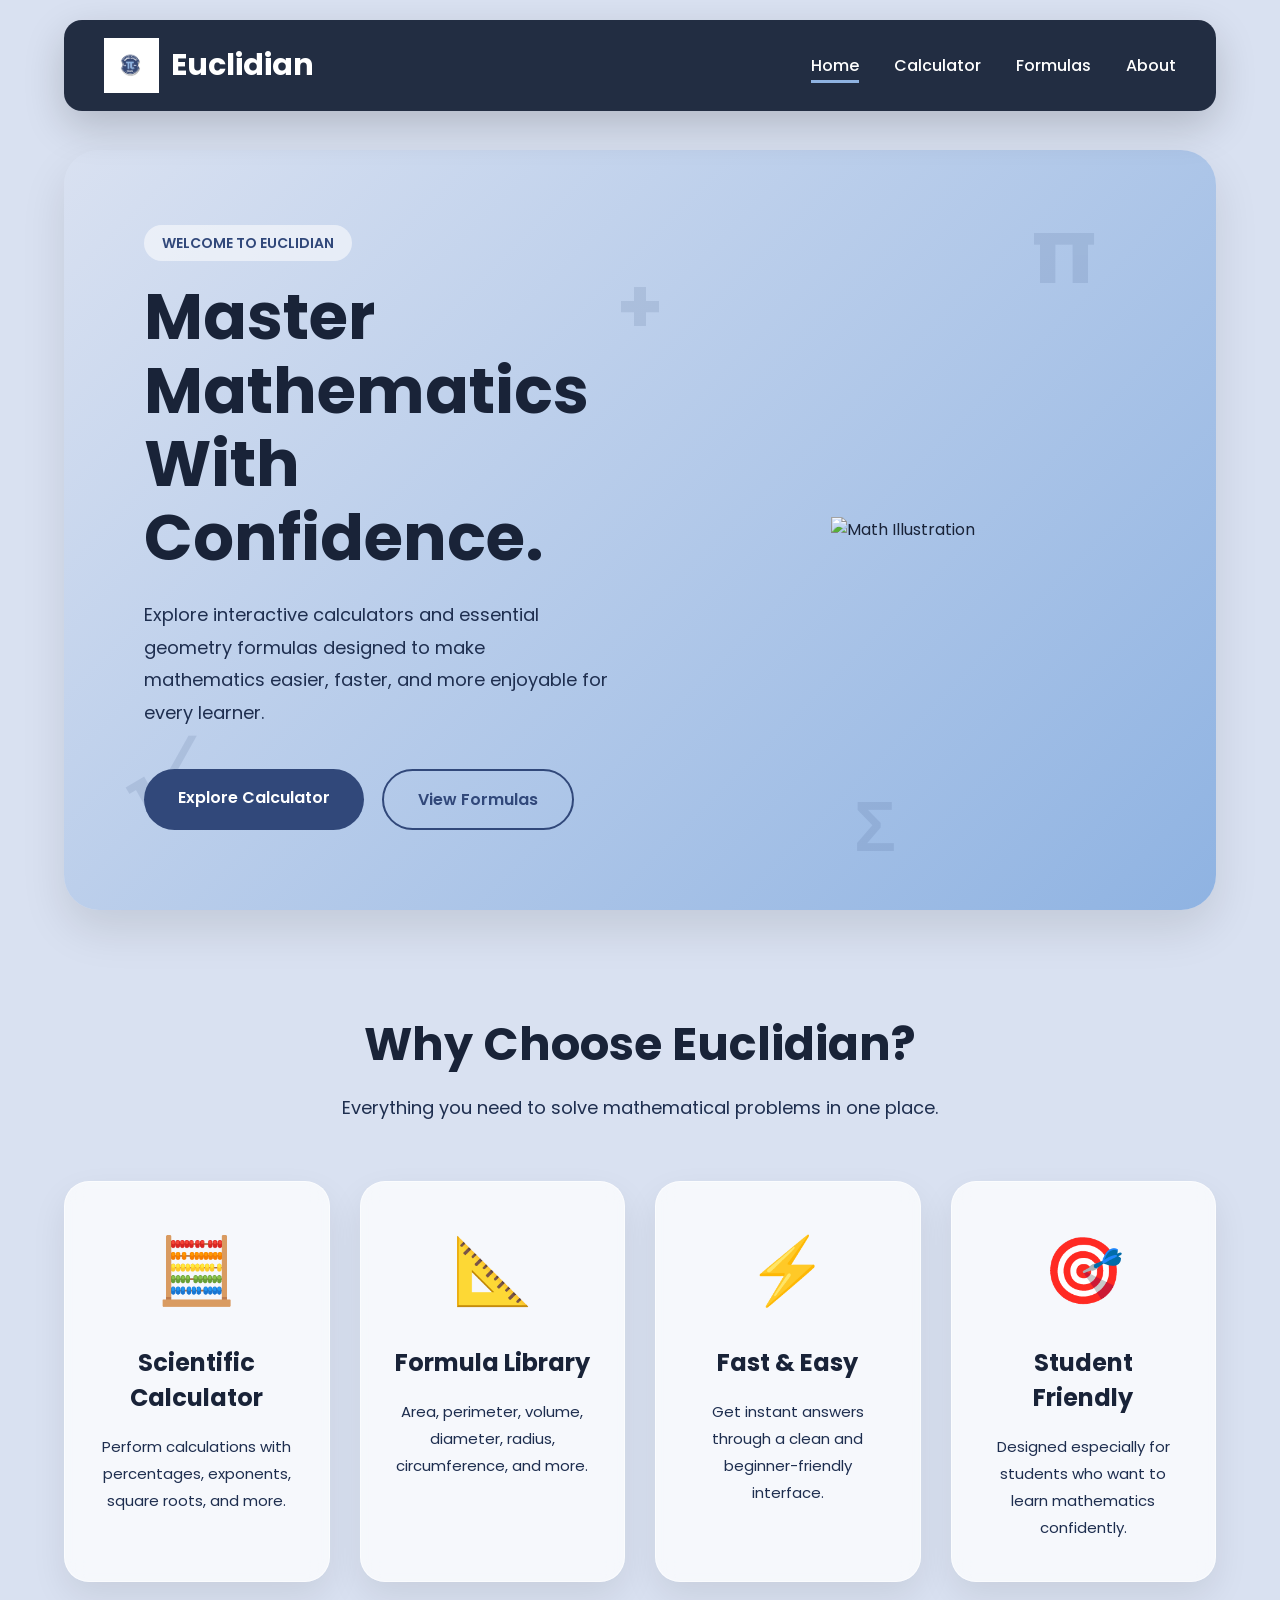
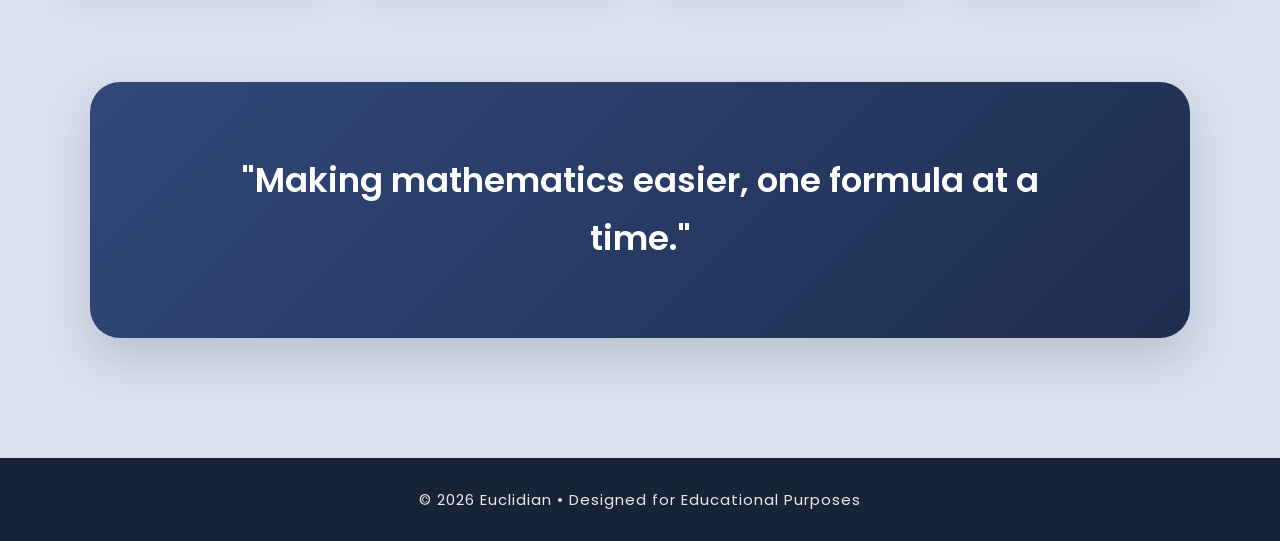
==== index.html @ 9d2d8a14 "Update index.html" ====
<!DOCTYPE html>
<html lang="en">

<head>

    <meta charset="UTF-8">
    <meta name="viewport" content="width=device-width, initial-scale=1.0">

    <title> Euclidian </title>

    <link rel="stylesheet" href="style.css">

    <link rel="preconnect" href="https://fonts.googleapis.com">

    <link rel="preconnect" href="https://fonts.gstatic.com" crossorigin>

    <link href="https://fonts.googleapis.com/css2?family=Poppins:wght@300;400;500;600;700;800&display=swap" rel="stylesheet">

</head>

<body>

<header>

    <nav>

        <div class="logo">

            <img src="maze.png" alt="Euclidian Logo">

            <h2> Euclidian </h2>

        </div>

        <ul>

            <li><a href="index.html" class="active">Home</a></li>

            <li><a href="calculator.html">Calculator</a></li>

            <li><a href="formulas.html">Formulas</a></li>

            <li><a href="about.html">About</a></li>

        </ul>

    </nav>

</header>

<!-- HERO -->

<section class="hero">

    <div class="math-symbol symbol1">π</div>
    <div class="math-symbol symbol2">√</div>
    <div class="math-symbol symbol3">Σ</div>
    <div class="math-symbol symbol4">+</div>

    <div class="hero-text">

        <span class="tag">WELCOME TO EUCLIDIAN</span>

        <h1>Master Mathematics<br>With Confidence.</h1>

        <p>

            Explore interactive calculators and essential geometry formulas designed
            to make mathematics easier, faster, and more enjoyable for every learner.

        </p>

        <div class="hero-buttons">

            <a href="calculator.html" class="btn-primary">

                Explore Calculator

            </a>

            <a href="formulas.html" class="btn-secondary">

                View Formulas

            </a>

        </div>

    </div>

    <div class="hero-image">

        <img src="img/banner.png" alt="Math Illustration">

    </div>

</section>

<!-- FEATURES -->

<section class="features">

    <h2>Why Choose Euclidian?</h2>

    <p class="section-description">

        Everything you need to solve mathematical problems in one place.

    </p>

    <div class="cards">

        <div class="card">

            <div class="emoji">🧮</div>

            <h3>Scientific Calculator</h3>

            <p>

                Perform calculations with percentages,
                exponents, square roots, and more.

            </p>

        </div>

        <div class="card">

            <div class="emoji">📐</div>

            <h3>Formula Library</h3>

            <p>

                Area, perimeter, volume, diameter,
                radius, circumference, and more.

            </p>

        </div>

        <div class="card">

            <div class="emoji">⚡</div>

            <h3>Fast & Easy</h3>

            <p>

                Get instant answers through a clean
                and beginner-friendly interface.

            </p>

        </div>

        <div class="card">

            <div class="emoji">🎯</div>

            <h3>Student Friendly</h3>

            <p>

                Designed especially for students who
                want to learn mathematics confidently.

            </p>

        </div>

    </div>

</section>

<!-- QUOTE -->

<section class="quote">

    <h2>

        "Making mathematics easier, one formula at a time."

    </h2>

</section>

<footer>

    <p>

        © 2026 Euclidian • Designed for Educational Purposes

    </p>

</footer>

</body>

</html>
---- style.css ----
/* ==========================================
   GOOGLE FONT
========================================== */

@import url('https://fonts.googleapis.com/css2?family=Poppins:wght@300;400;500;600;700;800&display=swap');

/* ==========================================
   COLOR PALETTE
========================================== */

:root{

    --oxford:#192338;
    --cadet:#1E2E4F;
    --blue:#31487A;
    --lightBlue:#8FB3E2;
    --lavender:#D9E1F1;
    --white:#FFFFFF;

}

/* ==========================================
   RESET
========================================== */

*{
    margin:0;
    padding:0;
    box-sizing:border-box;
    font-family:'Poppins',sans-serif;
}

html{
    scroll-behavior:smooth;
}

body{

    background:var(--lavender);
    color:var(--oxford);

}

/* ==========================================
   HEADER
========================================== */

header{

    position:fixed;
    top:20px;
    left:50%;
    transform:translateX(-50%);
    width:90%;
    max-width:1250px;

    z-index:1000;

}

/* ==========================================
   NAVIGATION
========================================== */

nav{

    background:rgba(25,35,56,.95);

    backdrop-filter:blur(15px);

    display:flex;

    justify-content:space-between;

    align-items:center;

    padding:18px 40px;

    border-radius:18px;

    box-shadow:0 15px 40px rgba(0,0,0,.18);

}

/* ==========================================
   LOGO
========================================== */

.logo{

    display:flex;

    align-items:center;

    gap:12px;

}

.logo img{

    width:55px;

}

.logo h2{

    color:white;

    font-size:30px;

    font-weight:700;

}

/* ==========================================
   NAV MENU
========================================== */

nav ul{

    display:flex;

    list-style:none;

    gap:35px;

}

nav ul li a{

    color:white;

    text-decoration:none;

    font-weight:500;

    transition:.3s;

    position:relative;

}

/* Underline Animation */

nav ul li a::after{

    content:"";

    position:absolute;

    width:0;

    height:3px;

    left:0;

    bottom:-6px;

    background:var(--lightBlue);

    transition:.35s;

}

nav ul li a:hover::after,
nav ul li a.active::after{

    width:100%;

}

nav ul li a:hover{

    color:var(--lightBlue);

}

/* ==========================================
   HERO SECTION
========================================== */

.hero{

    width:90%;

    max-width:1250px;

    margin:150px auto 100px;

    background:linear-gradient(
        135deg,
        #D9E1F1,
        #8FB3E2
    );

    border-radius:35px;

    padding:80px;

    display:flex;

    justify-content:space-between;

    align-items:center;

    gap:60px;

    position:relative;

    overflow:hidden;

    box-shadow:0 20px 45px rgba(0,0,0,.10);

}

/* ==========================================
   HERO TEXT
========================================== */

.hero-text{

    flex:1;

    z-index:2;

}

.tag{

    background:rgba(255,255,255,.55);

    color:var(--blue);

    padding:8px 18px;

    border-radius:30px;

    font-size:14px;

    font-weight:600;

}

.hero-text h1{

    font-size:64px;

    margin:25px 0;

    color:var(--oxford);

    line-height:1.15;

}

.hero-text p{

    font-size:18px;

    line-height:1.8;

    color:var(--cadet);

    max-width:560px;

}

/* ==========================================
   BUTTONS
========================================== */

.hero-buttons{

    margin-top:40px;

    display:flex;

    gap:18px;

}

.btn-primary{

    background:var(--blue);

    color:white;

    text-decoration:none;

    padding:16px 34px;

    border-radius:50px;

    font-weight:600;

    transition:.35s;

}

.btn-primary:hover{

    background:var(--oxford);

    transform:translateY(-5px);

}

.btn-secondary{

    border:2px solid var(--blue);

    color:var(--blue);

    text-decoration:none;

    padding:16px 34px;

    border-radius:50px;

    font-weight:600;

    transition:.35s;

}

.btn-secondary:hover{

    background:var(--blue);

    color:white;

}

/* ==========================================
   HERO IMAGE
========================================== */

.hero-image{

    flex:1;

    text-align:center;

    z-index:2;

}

.hero-image img{

    width:100%;

    max-width:470px;

    animation:float 4s ease-in-out infinite;

}

/* ==========================================
   FLOATING MATH SYMBOLS
========================================== */

.math-symbol{

    position:absolute;

    font-weight:700;

    opacity:.12;

    color:var(--blue);

    user-select:none;

}

.symbol1{

    font-size:90px;

    top:35px;

    right:120px;

}

.symbol2{

    font-size:80px;

    left:60px;

    bottom:70px;

}

.symbol3{

    font-size:70px;

    bottom:30px;

    right:320px;

}

.symbol4{

    font-size:75px;

    top:100px;

    left:48%;

}
/* ==========================================
   FEATURES SECTION
========================================== */

.features{

    width:90%;
    max-width:1250px;

    margin:100px auto;

    text-align:center;

}

.features h2{

    font-size:46px;

    color:var(--oxford);

    margin-bottom:15px;

    font-weight:700;

}

.section-description{

    color:var(--cadet);

    font-size:18px;

    margin-bottom:60px;

}

/* ==========================================
   FEATURE CARDS
========================================== */

.cards{

    display:grid;

    grid-template-columns:repeat(auto-fit,minmax(260px,1fr));

    gap:30px;

}

/* ==========================================
   INDIVIDUAL CARD
========================================== */

.card{

    background:rgba(255,255,255,.75);

    backdrop-filter:blur(10px);

    border-radius:25px;

    padding:40px 30px;

    text-align:center;

    transition:.4s;

    box-shadow:0 15px 35px rgba(0,0,0,.08);

    border:1px solid rgba(255,255,255,.6);

    cursor:pointer;

}

/* ==========================================
   CARD HOVER
========================================== */

.card:hover{

    transform:translateY(-12px);

    box-shadow:0 25px 45px rgba(49,72,122,.25);

    background:white;

}

/* ==========================================
   CARD ICON
========================================== */

.emoji{

    font-size:65px;

    margin-bottom:25px;

    transition:.4s;

}

.card:hover .emoji{

    transform:scale(1.15) rotate(-5deg);

}

/* ==========================================
   CARD TITLE
========================================== */

.card h3{

    color:var(--oxford);

    margin-bottom:18px;

    font-size:24px;

}

/* ==========================================
   CARD DESCRIPTION
========================================== */

.card p{

    color:var(--cadet);

    line-height:1.8;

    font-size:15px;

}

/* ==========================================
   QUOTE SECTION
========================================== */

.quote{

    width:90%;

    max-width:1100px;

    margin:100px auto;

    background:linear-gradient(
        135deg,
        var(--blue),
        var(--cadet)
    );

    border-radius:30px;

    padding:70px 50px;

    text-align:center;

    color:white;

    box-shadow:0 20px 45px rgba(0,0,0,.15);

}

.quote h2{

    font-size:34px;

    font-weight:600;

    line-height:1.7;

    max-width:850px;

    margin:auto;

}

/* ==========================================
   FOOTER
========================================== */

footer{

    margin-top:120px;

    background:var(--oxford);

    color:white;

    padding:30px;

    text-align:center;

}

footer p{

    font-size:15px;

    letter-spacing:1px;

    opacity:.9;

}

/* ==========================================
   ANIMATIONS
========================================== */

/* Floating Hero Image */

@keyframes float{

    0%{
        transform:translateY(0px);
    }

    50%{
        transform:translateY(-15px);
    }

    100%{
        transform:translateY(0px);
    }

}

/* Floating Math Symbols */

@keyframes symbolFloat{

    0%{
        transform:translateY(0px);
    }

    50%{
        transform:translateY(-10px);
    }

    100%{
        transform:translateY(0px);
    }

}

.symbol1{

    animation:symbolFloat 6s ease-in-out infinite;

}

.symbol2{

    animation:symbolFloat 5s ease-in-out infinite;

}

.symbol3{

    animation:symbolFloat 7s ease-in-out infinite;

}

.symbol4{

    animation:symbolFloat 4s ease-in-out infinite;

}

/* Fade In */

@keyframes fadeUp{

    from{

        opacity:0;

        transform:translateY(40px);

    }

    to{

        opacity:1;

        transform:translateY(0);

    }

}

.hero{

    animation:fadeUp 1s ease;

}

.features{

    animation:fadeUp 1.2s ease;

}

.quote{

    animation:fadeUp 1.4s ease;

}

/* ==========================================
   SCROLLBAR
========================================== */

::-webkit-scrollbar{

    width:10px;

}

::-webkit-scrollbar-track{

    background:#D9E1F1;

}

::-webkit-scrollbar-thumb{

    background:#31487A;

    border-radius:20px;

}

::-webkit-scrollbar-thumb:hover{

    background:#192338;

}

/* ==========================================
   TEXT SELECTION
========================================== */

::selection{

    background:#31487A;

    color:white;

}

/* ==========================================
   RESPONSIVE
========================================== */

@media (max-width:1000px){

.hero{

    flex-direction:column;

    text-align:center;

    padding:60px 40px;

}

.hero-text p{

    margin:auto;

}

.hero-buttons{

    justify-content:center;

}

.hero-image{

    margin-top:40px;

}

.hero-image img{

    max-width:360px;

}

.symbol1,
.symbol2,
.symbol3,
.symbol4{

    display:none;

}

}

/* Tablet */

@media (max-width:768px){

nav{

    flex-direction:column;

    gap:20px;

    padding:20px;

}

nav ul{

    flex-wrap:wrap;

    justify-content:center;

    gap:20px;

}

.logo h2{

    font-size:26px;

}

.hero{

    margin-top:170px;

}

.hero-text h1{

    font-size:46px;

}

.features h2{

    font-size:34px;

}

.quote h2{

    font-size:26px;

}

}

/* Mobile */

@media (max-width:500px){

.hero{

    padding:40px 25px;

}

.hero-text h1{

    font-size:34px;

}

.hero-text p{

    font-size:16px;

}

.btn-primary,
.btn-secondary{

    width:100%;

    text-align:center;

    padding:15px;

}

.hero-buttons{

    flex-direction:column;

}

.cards{

    grid-template-columns:1fr;

}

.features{

    margin:80px auto;

}

.quote{

    padding:50px 25px;

}


/* ==========================================
   CALCULATOR HERO
========================================== */

.calculator-hero{

    width:90%;
    max-width:1200px;

    margin:150px auto 50px;

    text-align:center;

}

.calculator-hero h1{

    font-size:55px;

    color:var(--oxford);

    margin-bottom:15px;

}

.calculator-hero p{

    max-width:700px;

    margin:auto;

    color:var(--cadet);

    font-size:18px;

    line-height:1.8;

}

/* ==========================================
   CALCULATOR SECTION
========================================== */

.calculator-section{

    width:90%;

    max-width:1200px;

    margin:auto;

    display:flex;

    justify-content:center;

    align-items:center;

}

/* ==========================================
   CALCULATOR CONTAINER
========================================== */

.calculator{

    background:rgba(255,255,255,.75);

    backdrop-filter:blur(15px);

    border-radius:30px;

    padding:35px;

    width:420px;

    box-shadow:0 20px 45px rgba(0,0,0,.12);

    border:1px solid rgba(255,255,255,.6);

}

/* ==========================================
   DISPLAY
========================================== */

#display{

    width:100%;

    height:80px;

    border:none;

    outline:none;

    border-radius:18px;

    padding:20px;

    font-size:30px;

    text-align:right;

    background:#F4F8FF;

    color:var(--oxford);

    margin-bottom:25px;

    box-shadow:inset 0 5px 15px rgba(0,0,0,.05);

}

.quote h2{

    font-size:22px;

}

footer{

    padding:20px;

}

}

/* ==========================================
   CALCULATOR BUTTON GRID
========================================== */

.buttons{

    display:grid;

    grid-template-columns:repeat(4,1fr);

    gap:15px;

}

/* ==========================================
   BUTTONS
========================================== */

.buttons button{

    height:65px;

    border:none;

    border-radius:18px;

    font-size:22px;

    font-weight:600;

    cursor:pointer;

    background:white;

    color:var(--oxford);

    transition:.3s;

    box-shadow:0 8px 18px rgba(0,0,0,.08);

}

/* Hover Effect */

.buttons button:hover{

    transform:translateY(-4px);

    background:var(--lightBlue);

    color:white;

}

/* ==========================================
   OPERATOR BUTTONS
========================================== */

.operator{

    background:var(--blue) !important;

    color:white !important;

}

.operator:hover{

    background:var(--oxford) !important;

}

/* ==========================================
   EQUALS BUTTON
========================================== */

.equals{

    background:var(--lightBlue) !important;

    color:white !important;

    font-size:28px;

}

.equals:hover{

    background:var(--blue) !important;

}

/* ==========================================
   OPERATIONS SECTION
========================================== */

.operations{

    width:90%;

    max-width:1200px;

    margin:100px auto;

    text-align:center;

}

.operations h2{

    font-size:40px;

    color:var(--oxford);

    margin-bottom:15px;

}

.operation-grid{

    display:grid;

    grid-template-columns:repeat(auto-fit,minmax(220px,1fr));

    gap:20px;

    margin-top:40px;

}

/* ==========================================
   OPERATION CARDS
========================================== */

.operation-card{

    background:white;

    padding:25px;

    border-radius:20px;

    font-size:18px;

    font-weight:600;

    color:var(--blue);

    box-shadow:0 10px 25px rgba(0,0,0,.08);

    transition:.3s;

}

.operation-card:hover{

    transform:translateY(-8px);

    background:var(--blue);

    color:white;

}

/* ==========================================
   RESPONSIVE
========================================== */

@media(max-width:768px){

.calculator{

    width:100%;

    padding:25px;

}

.buttons button{

    height:55px;

    font-size:18px;

}

#display{

    height:70px;

    font-size:24px;

}

.calculator-hero h1{

    font-size:42px;

}

.calculator-hero p{

    font-size:16px;

}

.operations h2{

    font-size:32px;

}

}

/* ==========================================
   FORMULA HERO
========================================== */

.formula-hero{

    width:90%;
    max-width:1200px;

    margin:150px auto 50px;

    text-align:center;

}

.formula-hero h1{

    font-size:58px;

    color:var(--oxford);

    margin-bottom:15px;

    font-weight:700;

}

.formula-hero p{

    max-width:700px;

    margin:auto;

    color:var(--cadet);

    font-size:18px;

    line-height:1.8;

}

/* ==========================================
   QUICK NAVIGATION
========================================== */

.formula-navigation{

    width:90%;
    max-width:1200px;

    margin:50px auto 70px;

    display:flex;

    justify-content:center;

    flex-wrap:wrap;

    gap:20px;

}

.formula-navigation a{

    text-decoration:none;

    color:white;

    background:var(--blue);

    padding:15px 28px;

    border-radius:50px;

    font-weight:600;

    transition:.35s;

    box-shadow:0 10px 25px rgba(0,0,0,.10);

}

.formula-navigation a:hover{

    background:var(--oxford);

    transform:translateY(-5px);

}

/* ==========================================
   FORMULA SECTION
========================================== */

.formula-section{

    width:90%;
    max-width:1200px;

    margin:80px auto;

}

.formula-section h2{

    text-align:center;

    font-size:42px;

    color:var(--oxford);

    margin-bottom:15px;

}

.formula-section .section-description{

    text-align:center;

    color:var(--cadet);

    margin-bottom:50px;

    font-size:18px;

}

/* ==========================================
   FORMULA GRID
========================================== */

.formula-grid{

    display:grid;

    grid-template-columns:repeat(auto-fit,minmax(300px,1fr));

    gap:30px;

}

/* ==========================================
   FORMULA CARD
========================================== */

.formula-card{

    background:rgba(255,255,255,.80);

    backdrop-filter:blur(15px);

    border-radius:25px;

    padding:30px;

    box-shadow:0 15px 35px rgba(0,0,0,.08);

    transition:.

   /* ==========================================
   AREA SECTION
========================================== */

#area{

    margin-top:120px;

}

#area .formula-card{

    transition:.35s;

}

#area .formula-card:hover{

    transform:translateY(-10px);

    box-shadow:0 20px 45px rgba(49,72,122,.20);

}

   /* ==========================================
   VOLUME SECTION
========================================== */

#volume{

    margin-top:120px;

}

/* ==========================================
   PERIMETER SECTION
========================================== */

#perimeter{

    margin-top:120px;

}

/*==========================================
            ABOUT PAGE
==========================================*/

.about-page{

    min-height:100vh;

    background:linear-gradient(135deg,#D9E1F1 0%,#B9CBEA 40%,#8FB3E2 100%);

    overflow-x:hidden;

    position:relative;

}

/*========== FLOATING SYMBOLS ==========*/

.symbol{

    position:absolute;

    font-size:70px;

    color:rgba(25,35,56,.10);

    font-weight:bold;

    animation:float 10s ease-in-out infinite;

    pointer-events:none;

    user-select:none;

}

.symbol:nth-child(1){

    top:10%;
    left:5%;

}

.symbol:nth-child(2){

    top:18%;
    right:7%;
    animation-duration:12s;

}

.symbol:nth-child(3){

    top:55%;
    left:8%;
    animation-duration:8s;

}

.symbol:nth-child(4){

    bottom:12%;
    right:8%;
    animation-duration:14s;

}

.symbol:nth-child(5){

    bottom:20%;
    left:45%;
    animation-duration:11s;

}

@keyframes float{

0%{

transform:translateY(0px);

}

50%{

transform:translateY(-18px);

}

100%{

transform:translateY(0px);

}

}

/*========== HERO ==========*/

.about-hero{

    width:90%;

    max-width:1200px;

    margin:150px auto 70px;

    text-align:center;

}

.about-hero h1{

    font-size:60px;

    color:var(--oxford);

    margin-bottom:15px;

    font-weight:800;

}

.about-hero p{

    max-width:700px;

    margin:auto;

    color:var(--cadet);

    line-height:1.8;

    font-size:18px;

}

/*========== CONTAINER ==========*/

.about-container{

    width:90%;

    max-width:1200px;

    margin:auto;

    display:grid;

    grid-template-columns:340px 1fr;

    gap:35px;

    margin-bottom:90px;

}

/*========== PROFILE CARD ==========*/

.profile-card{

    background:rgba(255,255,255,.65);

    backdrop-filter:blur(15px);

    border-radius:30px;

    padding:35px;

    text-align:center;

    box-shadow:0 20px 45px rgba(0,0,0,.12);

    transition:.4s;

}

.profile-card:hover{

    transform:translateY(-10px);

}

.profile-card img{

    width:180px;

    height:180px;

    border-radius:50%;

    object-fit:cover;

    border:6px solid #31487A;

    box-shadow:0 0 35px rgba(49,72,122,.30);

    transition:.4s;

}

.profile-card img:hover{

    transform:scale(1.06);

}

.profile-card h2{

    margin-top:20px;

    color:var(--oxford);

}

.position{

    margin:10px 0;

    color:var(--blue);

    font-weight:600;

}

.profile-card p{

    color:var(--cadet);

}

/*========== BADGES ==========*/

.badges{

    display:flex;

    flex-wrap:wrap;

    justify-content:center;

    gap:10px;

    margin-top:25px;

}

.badges span{

    background:#31487A;

    color:white;

    padding:10px 18px;

    border-radius:30px;

    font-size:14px;

    transition:.3s;

}

.badges span:hover{

    background:#192338;

    transform:translateY(-3px);

}

/*========== CONTENT ==========*/

.about-content{

    display:flex;

    flex-direction:column;

    gap:25px;

}

.info-card{

    background:rgba(255,255,255,.70);

    backdrop-filter:blur(15px);

    border-radius:25px;

    padding:30px;

    box-shadow:0 15px 35px rgba(0,0,0,.10);

    transition:.35s;

}

.info-card:hover{

    transform:translateY(-8px);

}

.info-card h3{

    color:var(--oxford);

    margin-bottom:20px;

    font-size:28px;

}

.info-card p{

    color:var(--cadet);

    line-height:1.9;

}

/*========== SKILLS ==========*/

.skill{

    margin-bottom:25px;

}

.skill-title{

    display:flex;

    justify-content:space-between;

    color:var(--oxford);

    font-weight:600;

    margin-bottom:8px;

}

.bar{

    width:100%;

    height:12px;

    background:#D9E1F1;

    border-radius:20px;

    overflow:hidden;

}

.progress{

    height:100%;

    background:linear-gradient(90deg,#31487A,#8FB3E2);

    border-radius:20px;

}

/*========== QUOTE ==========*/

.quote{

    width:90%;

    max-width:800px;

    margin:40px auto 90px;

    text-align:center;

    font-size:24px;

    font-style:italic;

    color:var(--oxford);

    font-weight:600;

}

/*========== RESPONSIVE ==========*/

@media(max-width:900px){

.about-container{

grid-template-columns:1fr;

}

.profile-card{

max-width:420px;

margin:auto;

}

.about-hero h1{

font-size:46px;

}

.about-hero p{

font-size:16px;

}

}

@media(max-width:600px){

.about-hero{

margin-top:130px;

}

.about-hero h1{

font-size:36px;

}

.profile-card img{

width:150px;

height:150px;

}

.quote{

font-size:18px;

}

}
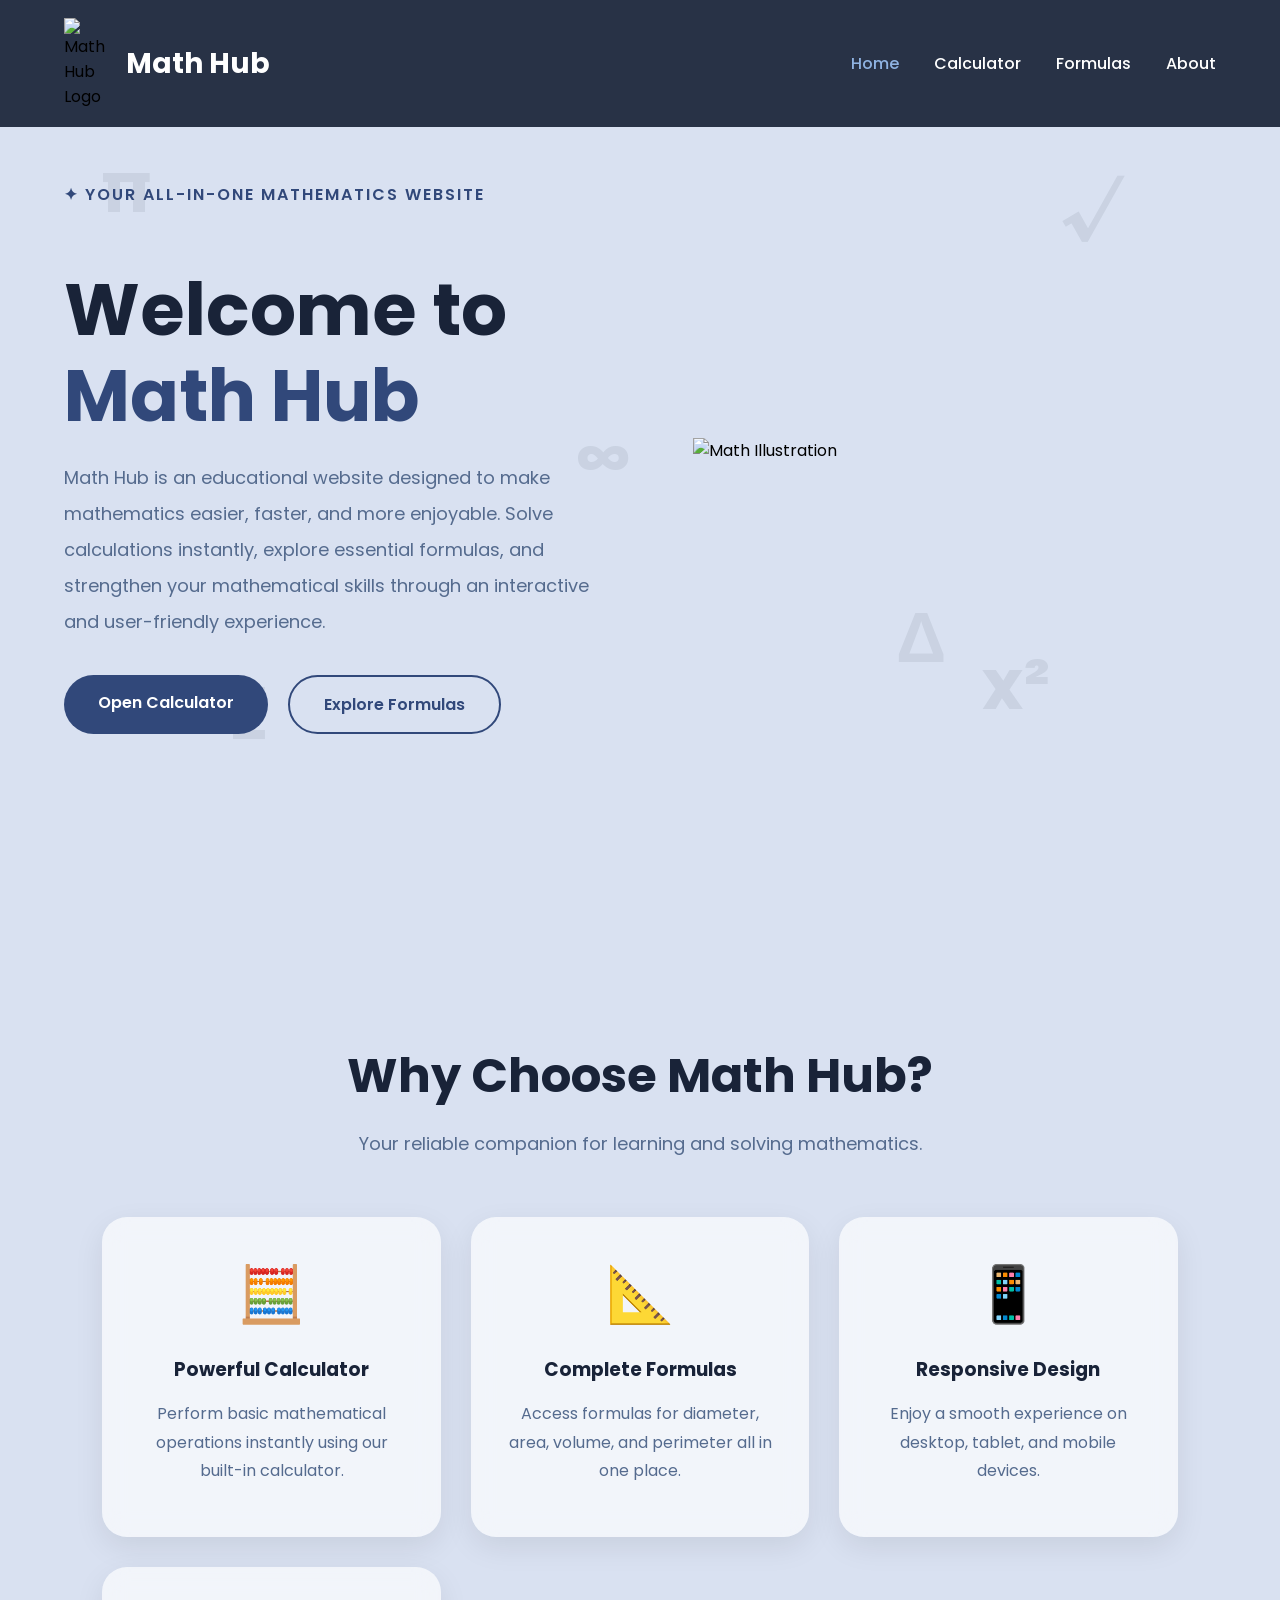
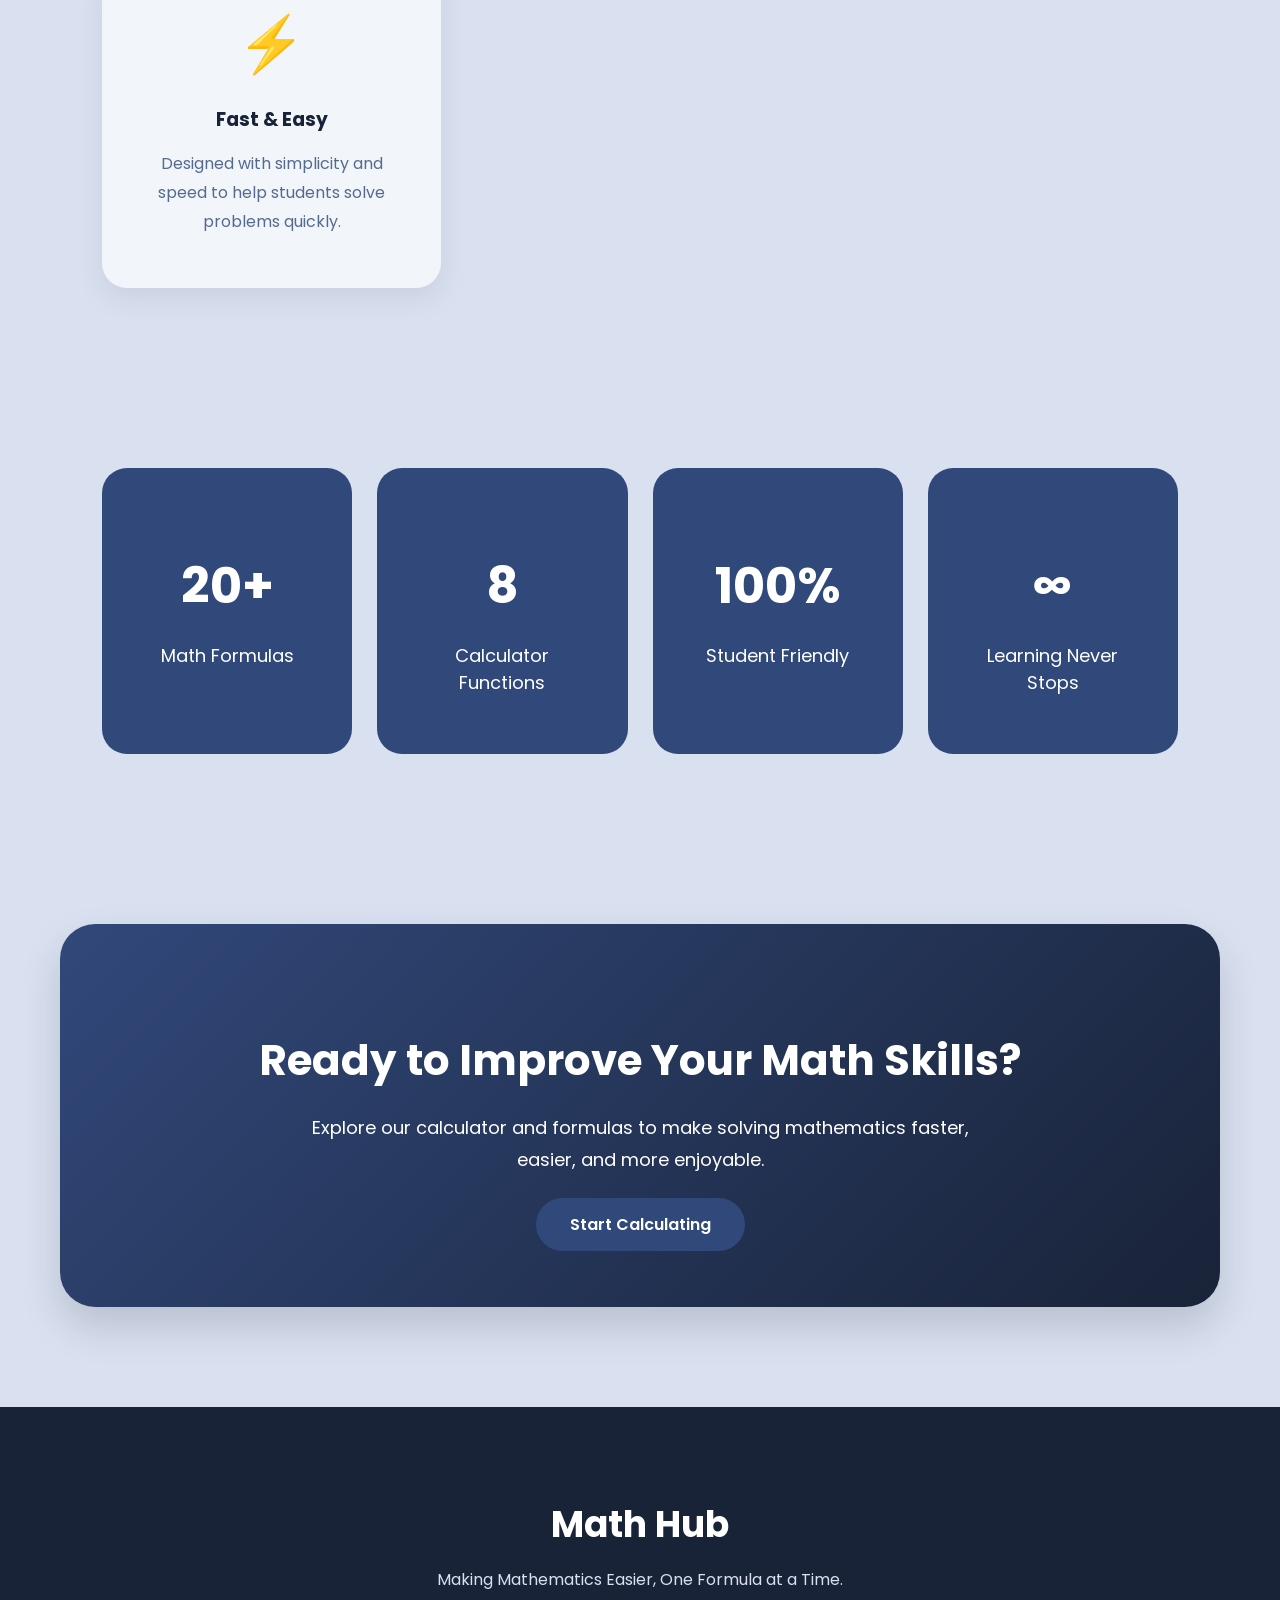
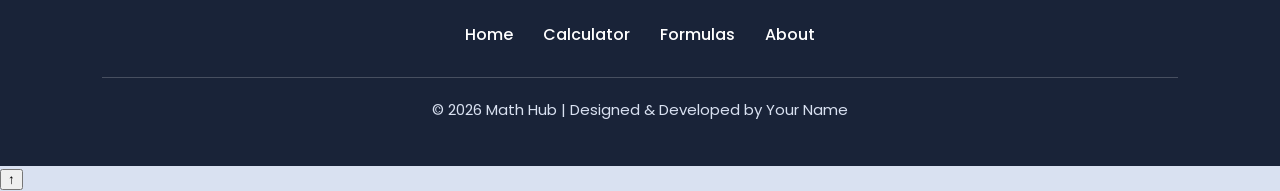
==== commit 44dc12fb: "Restore HTML structure and content The HTML structure has been restored with the correct DOCTYPE and" ====
--- a/index.html
+++ b/index.html
@@ -6,29 +6,44 @@
     <meta charset="UTF-8">
     <meta name="viewport" content="width=device-width, initial-scale=1.0">
 
-    <title> Euclidian </title>
+    <title>Math Hub | Home</title>
 
     <link rel="stylesheet" href="style.css">
 
     <link rel="preconnect" href="https://fonts.googleapis.com">
 
-    <link rel="preconnect" href="https://fonts.gstatic.com" crossorigin>
-
     <link href="https://fonts.googleapis.com/css2?family=Poppins:wght@300;400;500;600;700;800&display=swap" rel="stylesheet">
 
 </head>
 
 <body>
 
+    <body>
+
+<!--==================== FLOATING SYMBOLS ====================-->
+
+<div class="floating-symbols">
+
+    <span>π</span>
+    <span>√</span>
+    <span>∑</span>
+    <span>x²</span>
+    <span>∞</span>
+    <span>Δ</span>
+
+</div>
+
+<!--==================== HEADER ====================-->
+
 <header>
 
     <nav>
 
         <div class="logo">
 
-            <img src="maze.png" alt="Euclidian Logo">
-
-            <h2> Euclidian </h2>
+            <img src="img/logo.png" alt="Math Hub Logo">
+
+            <h2>Math Hub</h2>
 
         </div>
 
@@ -48,154 +63,232 @@
 
 </header>
 
-<!-- HERO -->
+<!--==================== HERO ====================-->
 
 <section class="hero">
 
-    <div class="math-symbol symbol1">π</div>
-    <div class="math-symbol symbol2">√</div>
-    <div class="math-symbol symbol3">Σ</div>
-    <div class="math-symbol symbol4">+</div>
-
     <div class="hero-text">
 
-        <span class="tag">WELCOME TO EUCLIDIAN</span>
-
-        <h1>Master Mathematics<br>With Confidence.</h1>
+        <p class="hero-subtitle">
+
+            ✦ YOUR ALL-IN-ONE MATHEMATICS WEBSITE
+
+        </p>
+
+        <h1>
+
+            Welcome to <span>Math Hub</span>
+
+        </h1>
+
+        <p class="hero-description">
+
+            Math Hub is an educational website designed to make mathematics
+            easier, faster, and more enjoyable. Solve calculations instantly,
+            explore essential formulas, and strengthen your mathematical skills
+            through an interactive and user-friendly experience.
+
+        </p>
+
+        <div class="hero-buttons">
+
+            <a href="calculator.html" class="btn-primary">
+
+                Open Calculator
+
+            </a>
+
+            <a href="formulas.html" class="btn-secondary">
+
+                Explore Formulas
+
+            </a>
+
+        </div>
+
+    </div>
+
+    <div class="hero-image">
+
+        <img src="img/math-illustration.png" alt="Math Illustration">
+
+    </div>
+
+</section>
+
+    <!--==================== FEATURES ====================-->
+
+<section class="features">
+
+    <div class="section-title">
+
+        <h2>Why Choose Math Hub?</h2>
+
+        <p>Your reliable companion for learning and solving mathematics.</p>
+
+    </div>
+
+    <div class="feature-container">
+
+        <div class="feature-card">
+
+            <div class="feature-icon">🧮</div>
+
+            <h3>Powerful Calculator</h3>
+
+            <p>
+                Perform basic mathematical operations instantly using our built-in calculator.
+            </p>
+
+        </div>
+
+        <div class="feature-card">
+
+            <div class="feature-icon">📐</div>
+
+            <h3>Complete Formulas</h3>
+
+            <p>
+                Access formulas for diameter, area, volume, and perimeter all in one place.
+            </p>
+
+        </div>
+
+        <div class="feature-card">
+
+            <div class="feature-icon">📱</div>
+
+            <h3>Responsive Design</h3>
+
+            <p>
+                Enjoy a smooth experience on desktop, tablet, and mobile devices.
+            </p>
+
+        </div>
+
+        <div class="feature-card">
+
+            <div class="feature-icon">⚡</div>
+
+            <h3>Fast & Easy</h3>
+
+            <p>
+                Designed with simplicity and speed to help students solve problems quickly.
+            </p>
+
+        </div>
+
+    </div>
+
+</section>
+
+<!--==================== STATISTICS ====================-->
+
+<section class="statistics">
+
+    <div class="stat-box">
+
+        <h2>20+</h2>
+
+        <p>Math Formulas</p>
+
+    </div>
+
+    <div class="stat-box">
+
+        <h2>8</h2>
+
+        <p>Calculator Functions</p>
+
+    </div>
+
+    <div class="stat-box">
+
+        <h2>100%</h2>
+
+        <p>Student Friendly</p>
+
+    </div>
+
+    <div class="stat-box">
+
+        <h2>∞</h2>
+
+        <p>Learning Never Stops</p>
+
+    </div>
+
+</section>
+
+<!--==================== CALL TO ACTION ====================-->
+
+<section class="cta">
+
+    <h2>Ready to Improve Your Math Skills?</h2>
+
+    <p>
+
+        Explore our calculator and formulas to make solving mathematics
+        faster, easier, and more enjoyable.
+
+    </p>
+
+    <a href="calculator.html" class="btn-primary">
+
+        Start Calculating
+
+    </a>
+
+</section>
+
+<!--==================== FOOTER ====================-->
+
+<footer>
+
+    <div class="footer-content">
+
+        <h2>Math Hub</h2>
 
         <p>
 
-            Explore interactive calculators and essential geometry formulas designed
-            to make mathematics easier, faster, and more enjoyable for every learner.
-
-        </p>
-
-        <div class="hero-buttons">
-
-            <a href="calculator.html" class="btn-primary">
-
-                Explore Calculator
-
-            </a>
-
-            <a href="formulas.html" class="btn-secondary">
-
-                View Formulas
-
-            </a>
-
-        </div>
-
-    </div>
-
-    <div class="hero-image">
-
-        <img src="img/banner.png" alt="Math Illustration">
-
-    </div>
-
-</section>
-
-<!-- FEATURES -->
-
-<section class="features">
-
-    <h2>Why Choose Euclidian?</h2>
-
-    <p class="section-description">
-
-        Everything you need to solve mathematical problems in one place.
-
-    </p>
-
-    <div class="cards">
-
-        <div class="card">
-
-            <div class="emoji">🧮</div>
-
-            <h3>Scientific Calculator</h3>
-
-            <p>
-
-                Perform calculations with percentages,
-                exponents, square roots, and more.
-
-            </p>
-
-        </div>
-
-        <div class="card">
-
-            <div class="emoji">📐</div>
-
-            <h3>Formula Library</h3>
-
-            <p>
-
-                Area, perimeter, volume, diameter,
-                radius, circumference, and more.
-
-            </p>
-
-        </div>
-
-        <div class="card">
-
-            <div class="emoji">⚡</div>
-
-            <h3>Fast & Easy</h3>
-
-            <p>
-
-                Get instant answers through a clean
-                and beginner-friendly interface.
-
-            </p>
-
-        </div>
-
-        <div class="card">
-
-            <div class="emoji">🎯</div>
-
-            <h3>Student Friendly</h3>
-
-            <p>
-
-                Designed especially for students who
-                want to learn mathematics confidently.
-
-            </p>
-
-        </div>
-
-    </div>
-
-</section>
-
-<!-- QUOTE -->
-
-<section class="quote">
-
-    <h2>
-
-        "Making mathematics easier, one formula at a time."
-
-    </h2>
-
-</section>
-
-<footer>
-
-    <p>
-
-        © 2026 Euclidian • Designed for Educational Purposes
-
-    </p>
+            Making Mathematics Easier, One Formula at a Time.
+
+        </p>
+
+        <div class="footer-links">
+
+            <a href="index.html">Home</a>
+
+            <a href="calculator.html">Calculator</a>
+
+            <a href="formulas.html">Formulas</a>
+
+            <a href="about.html">About</a>
+
+        </div>
+
+        <p class="copyright">
+
+            © 2026 Math Hub | Designed & Developed by Your Name
+
+        </p>
+
+    </div>
 
 </footer>
 
+<!--==================== BACK TO TOP ====================-->
+
+<button id="topBtn" onclick="topFunction()">
+
+    ↑
+
+</button>
+
 </body>
 
 </html>
+
+</body>
+
+</html>
--- a/style.css
+++ b/style.css
@@ -1,1933 +1,808 @@
-/* ==========================================
-   GOOGLE FONT
-========================================== */
-
-@import url('https://fonts.googleapis.com/css2?family=Poppins:wght@300;400;500;600;700;800&display=swap');
-
-/* ==========================================
-   COLOR PALETTE
-========================================== */
-
-:root{
-
-    --oxford:#192338;
-    --cadet:#1E2E4F;
-    --blue:#31487A;
-    --lightBlue:#8FB3E2;
-    --lavender:#D9E1F1;
-    --white:#FFFFFF;
-
-}
-
-/* ==========================================
-   RESET
-========================================== */
-
-*{
+/*========================================
+            HOME PAGE
+========================================*/
+
+body{
+
     margin:0;
-    padding:0;
-    box-sizing:border-box;
+
     font-family:'Poppins',sans-serif;
-}
-
-html{
-    scroll-behavior:smooth;
-}
-
-body{
-
-    background:var(--lavender);
-    color:var(--oxford);
-
-}
-
-/* ==========================================
-   HEADER
-========================================== */
+
+    background:#D9E1F1;
+
+    overflow-x:hidden;
+
+}
+
+/*================ NAVIGATION ================*/
 
 header{
 
+    width:100%;
+
     position:fixed;
-    top:20px;
-    left:50%;
-    transform:translateX(-50%);
+
+    top:0;
+
+    left:0;
+
+    z-index:1000;
+
+    background:rgba(25,35,56,.92);
+
+    backdrop-filter:blur(10px);
+
+}
+
+nav{
+
     width:90%;
-    max-width:1250px;
-
-    z-index:1000;
-
-}
-
-/* ==========================================
-   NAVIGATION
-========================================== */
+
+    max-width:1200px;
+
+    margin:auto;
+
+    display:flex;
+
+    justify-content:space-between;
+
+    align-items:center;
+
+    padding:18px 0;
+
+}
+
+.logo{
+
+    display:flex;
+
+    align-items:center;
+
+    gap:12px;
+
+}
+
+.logo img{
+
+    width:50px;
+
+}
+
+.logo h2{
+
+    color:white;
+
+    font-size:28px;
+
+}
+
+nav ul{
+
+    display:flex;
+
+    list-style:none;
+
+    gap:35px;
+
+}
+
+nav ul li{
+
+    list-style:none;
+
+}
+
+nav ul li a{
+
+    color:white;
+
+    text-decoration:none;
+
+    font-weight:500;
+
+    transition:.3s;
+
+}
+
+nav ul li a:hover{
+
+    color:#8FB3E2;
+
+}
+
+.active{
+
+    color:#8FB3E2 !important;
+
+}
+
+/*================ FLOATING SYMBOLS ================*/
+
+.floating-symbols{
+
+    position:fixed;
+
+    width:100%;
+
+    height:100%;
+
+    top:0;
+
+    left:0;
+
+    pointer-events:none;
+
+    overflow:hidden;
+
+    z-index:0;
+
+}
+
+.floating-symbols span{
+
+    position:absolute;
+
+    font-size:70px;
+
+    color:rgba(25,35,56,.08);
+
+    font-weight:bold;
+
+    animation:floatMath 12s ease-in-out infinite;
+
+}
+
+.floating-symbols span:nth-child(1){
+
+    left:8%;
+
+    top:15%;
+
+}
+
+.floating-symbols span:nth-child(2){
+
+    right:12%;
+
+    top:18%;
+
+    animation-duration:14s;
+
+}
+
+.floating-symbols span:nth-child(3){
+
+    left:18%;
+
+    bottom:15%;
+
+    animation-duration:16s;
+
+}
+
+.floating-symbols span:nth-child(4){
+
+    right:18%;
+
+    bottom:18%;
+
+}
+
+.floating-symbols span:nth-child(5){
+
+    left:45%;
+
+    top:45%;
+
+}
+
+.floating-symbols span:nth-child(6){
+
+    left:70%;
+
+    top:65%;
+
+}
+
+@keyframes floatMath{
+
+0%{
+
+transform:translateY(0px);
+
+}
+
+50%{
+
+transform:translateY(-25px);
+
+}
+
+100%{
+
+transform:translateY(0px);
+
+}
+
+}
+
+/*================ HERO SECTION ================*/
+
+.hero{
+
+    width:90%;
+
+    max-width:1200px;
+
+    margin:auto;
+
+    min-height:100vh;
+
+    display:flex;
+
+    align-items:center;
+
+    justify-content:space-between;
+
+    gap:60px;
+
+    position:relative;
+
+    z-index:2;
+
+}
+
+.hero-text{
+
+    flex:1;
+
+}
+
+.hero-subtitle{
+
+    color:#31487A;
+
+    font-weight:600;
+
+    letter-spacing:2px;
+
+    margin-bottom:15px;
+
+}
+
+.hero h1{
+
+    font-size:72px;
+
+    color:#192338;
+
+    margin-bottom:20px;
+
+    line-height:1.2;
+
+}
+
+.hero h1 span{
+
+    color:#31487A;
+
+}
+
+.hero-description{
+
+    color:#556B8E;
+
+    line-height:2;
+
+    font-size:18px;
+
+    margin-bottom:35px;
+
+}
+
+.hero-buttons{
+
+    display:flex;
+
+    gap:20px;
+
+}
+
+/*================ BUTTONS ================*/
+
+.btn-primary{
+
+    background:#31487A;
+
+    color:white;
+
+    padding:15px 34px;
+
+    border-radius:50px;
+
+    text-decoration:none;
+
+    transition:.35s;
+
+    font-weight:600;
+
+}
+
+.btn-primary:hover{
+
+    background:#192338;
+
+    transform:translateY(-5px);
+
+    box-shadow:0 15px 30px rgba(49,72,122,.35);
+
+}
+
+.btn-secondary{
+
+    border:2px solid #31487A;
+
+    color:#31487A;
+
+    padding:15px 34px;
+
+    border-radius:50px;
+
+    text-decoration:none;
+
+    transition:.35s;
+
+    font-weight:600;
+
+}
+
+.btn-secondary:hover{
+
+    background:#31487A;
+
+    color:white;
+
+    transform:translateY(-5px);
+
+}
+
+/*================ HERO IMAGE ================*/
+
+.hero-image{
+
+    flex:1;
+
+    display:flex;
+
+    justify-content:center;
+
+}
+
+.hero-image img{
+
+    width:100%;
+
+    max-width:500px;
+
+    animation:floatImage 5s ease-in-out infinite;
+
+}
+
+@keyframes floatImage{
+
+0%{
+
+transform:translateY(0);
+
+}
+
+50%{
+
+transform:translateY(-20px);
+
+}
+
+100%{
+
+transform:translateY(0);
+
+}
+
+}
+/*========================================
+        FEATURES SECTION
+========================================*/
+
+.features{
+
+    padding:100px 8%;
+
+    text-align:center;
+
+    position:relative;
+
+    z-index:2;
+
+}
+
+.section-title h2{
+
+    font-size:48px;
+
+    color:#192338;
+
+    margin-bottom:10px;
+
+}
+
+.section-title p{
+
+    color:#556B8E;
+
+    margin-bottom:60px;
+
+    font-size:18px;
+
+}
+
+.feature-container{
+
+    display:grid;
+
+    grid-template-columns:repeat(auto-fit,minmax(250px,1fr));
+
+    gap:30px;
+
+}
+
+.feature-card{
+
+    background:rgba(255,255,255,.65);
+
+    backdrop-filter:blur(12px);
+
+    border-radius:25px;
+
+    padding:35px;
+
+    transition:.35s;
+
+    box-shadow:0 10px 30px rgba(0,0,0,.08);
+
+}
+
+.feature-card:hover{
+
+    transform:translateY(-12px);
+
+    box-shadow:0 20px 40px rgba(49,72,122,.25);
+
+}
+
+.feature-icon{
+
+    font-size:55px;
+
+    margin-bottom:20px;
+
+}
+
+.feature-card h3{
+
+    color:#192338;
+
+    margin-bottom:15px;
+
+}
+
+.feature-card p{
+
+    color:#556B8E;
+
+    line-height:1.8;
+
+}
+
+/*========================================
+        STATISTICS
+========================================*/
+
+.statistics{
+
+    padding:80px 8%;
+
+    display:grid;
+
+    grid-template-columns:repeat(auto-fit,minmax(220px,1fr));
+
+    gap:25px;
+
+}
+
+.stat-box{
+
+    background:#31487A;
+
+    color:white;
+
+    border-radius:25px;
+
+    padding:40px;
+
+    text-align:center;
+
+    transition:.35s;
+
+}
+
+.stat-box:hover{
+
+    transform:translateY(-10px);
+
+    background:#192338;
+
+}
+
+.stat-box h2{
+
+    font-size:50px;
+
+    margin-bottom:10px;
+
+}
+
+.stat-box p{
+
+    font-size:18px;
+
+}
+
+/*========================================
+        CALL TO ACTION
+========================================*/
+
+.cta{
+
+    margin:90px auto;
+
+    width:90%;
+
+    max-width:1100px;
+
+    background:linear-gradient(135deg,#31487A,#192338);
+
+    border-radius:35px;
+
+    padding:70px 30px;
+
+    text-align:center;
+
+    color:white;
+
+    box-shadow:0 20px 40px rgba(0,0,0,.15);
+
+}
+
+.cta h2{
+
+    font-size:42px;
+
+    margin-bottom:20px;
+
+}
+
+.cta p{
+
+    max-width:700px;
+
+    margin:0 auto 35px;
+
+    line-height:1.8;
+
+    font-size:18px;
+
+}
+
+/*========================================
+            FOOTER
+========================================*/
+
+footer{
+
+    background:#192338;
+
+    color:white;
+
+    padding:60px 8% 30px;
+
+    margin-top:100px;
+
+}
+
+.footer-content{
+
+    max-width:1200px;
+
+    margin:auto;
+
+    text-align:center;
+
+}
+
+.footer-content h2{
+
+    font-size:36px;
+
+    margin-bottom:10px;
+
+}
+
+.footer-content p{
+
+    color:#d9e1f1;
+
+    margin:15px 0;
+
+}
+
+.footer-links{
+
+    margin:30px 0;
+
+    display:flex;
+
+    justify-content:center;
+
+    gap:30px;
+
+    flex-wrap:wrap;
+
+}
+
+.footer-links a{
+
+    color:white;
+
+    text-decoration:none;
+
+    transition:.3s;
+
+    font-weight:500;
+
+}
+
+.footer-links a:hover{
+
+    color:#8FB3E2;
+
+}
+
+.copyright{
+
+    margin-top:30px;
+
+    border-top:1px solid rgba(255,255,255,.2);
+
+    padding-top:20px;
+
+    font-size:15px;
+
+}
+
+/*========================================
+        RESPONSIVE
+========================================*/
+
+@media(max-width:900px){
+
+.hero{
+
+    flex-direction:column;
+
+    text-align:center;
+
+    padding-top:150px;
+
+}
+
+.hero h1{
+
+    font-size:52px;
+
+}
+
+.hero-buttons{
+
+    justify-content:center;
+
+    flex-wrap:wrap;
+
+}
+
+.hero-image{
+
+    margin-top:40px;
+
+}
+
+.section-title h2{
+
+    font-size:38px;
+
+}
+
+.cta h2{
+
+    font-size:32px;
+
+}
+
+}
+
+@media(max-width:600px){
 
 nav{
 
-    background:rgba(25,35,56,.95);
-
-    backdrop-filter:blur(15px);
-
-    display:flex;
-
-    justify-content:space-between;
-
-    align-items:center;
-
-    padding:18px 40px;
-
-    border-radius:18px;
-
-    box-shadow:0 15px 40px rgba(0,0,0,.18);
-
-}
-
-/* ==========================================
-   LOGO
-========================================== */
-
-.logo{
-
-    display:flex;
-
-    align-items:center;
-
-    gap:12px;
-
-}
-
-.logo img{
-
-    width:55px;
-
-}
-
-.logo h2{
-
-    color:white;
+    flex-direction:column;
+
+    gap:20px;
+
+}
+
+nav ul{
+
+    gap:18px;
+
+    flex-wrap:wrap;
+
+    justify-content:center;
+
+}
+
+.hero h1{
+
+    font-size:38px;
+
+}
+
+.hero-description{
+
+    font-size:16px;
+
+}
+
+.btn-primary,
+
+.btn-secondary{
+
+    width:100%;
+
+    text-align:center;
+
+}
+
+.hero-buttons{
+
+    flex-direction:column;
+
+}
+
+.section-title h2{
 
     font-size:30px;
 
-    font-weight:700;
-
-}
-
-/* ==========================================
-   NAV MENU
-========================================== */
-
-nav ul{
-
-    display:flex;
-
-    list-style:none;
-
-    gap:35px;
-
-}
-
-nav ul li a{
-
-    color:white;
-
-    text-decoration:none;
-
-    font-weight:500;
-
-    transition:.3s;
-
-    position:relative;
-
-}
-
-/* Underline Animation */
-
-nav ul li a::after{
-
-    content:"";
-
-    position:absolute;
-
-    width:0;
-
-    height:3px;
-
-    left:0;
-
-    bottom:-6px;
-
-    background:var(--lightBlue);
-
-    transition:.35s;
-
-}
-
-nav ul li a:hover::after,
-nav ul li a.active::after{
-
-    width:100%;
-
-}
-
-nav ul li a:hover{
-
-    color:var(--lightBlue);
-
-}
-
-/* ==========================================
-   HERO SECTION
-========================================== */
-
-.hero{
-
-    width:90%;
-
-    max-width:1250px;
-
-    margin:150px auto 100px;
-
-    background:linear-gradient(
-        135deg,
-        #D9E1F1,
-        #8FB3E2
-    );
-
-    border-radius:35px;
-
-    padding:80px;
-
-    display:flex;
-
-    justify-content:space-between;
-
-    align-items:center;
-
-    gap:60px;
-
-    position:relative;
-
-    overflow:hidden;
-
-    box-shadow:0 20px 45px rgba(0,0,0,.10);
-
-}
-
-/* ==========================================
-   HERO TEXT
-========================================== */
-
-.hero-text{
-
-    flex:1;
-
-    z-index:2;
-
-}
-
-.tag{
-
-    background:rgba(255,255,255,.55);
-
-    color:var(--blue);
-
-    padding:8px 18px;
-
-    border-radius:30px;
-
-    font-size:14px;
-
-    font-weight:600;
-
-}
-
-.hero-text h1{
-
-    font-size:64px;
-
-    margin:25px 0;
-
-    color:var(--oxford);
-
-    line-height:1.15;
-
-}
-
-.hero-text p{
-
-    font-size:18px;
-
-    line-height:1.8;
-
-    color:var(--cadet);
-
-    max-width:560px;
-
-}
-
-/* ==========================================
-   BUTTONS
-========================================== */
-
-.hero-buttons{
-
-    margin-top:40px;
-
-    display:flex;
-
-    gap:18px;
-
-}
-
-.btn-primary{
-
-    background:var(--blue);
-
-    color:white;
-
-    text-decoration:none;
-
-    padding:16px 34px;
-
-    border-radius:50px;
-
-    font-weight:600;
-
-    transition:.35s;
-
-}
-
-.btn-primary:hover{
-
-    background:var(--oxford);
-
-    transform:translateY(-5px);
-
-}
-
-.btn-secondary{
-
-    border:2px solid var(--blue);
-
-    color:var(--blue);
-
-    text-decoration:none;
-
-    padding:16px 34px;
-
-    border-radius:50px;
-
-    font-weight:600;
-
-    transition:.35s;
-
-}
-
-.btn-secondary:hover{
-
-    background:var(--blue);
-
-    color:white;
-
-}
-
-/* ==========================================
-   HERO IMAGE
-========================================== */
-
-.hero-image{
-
-    flex:1;
-
-    text-align:center;
-
-    z-index:2;
-
-}
-
-.hero-image img{
-
-    width:100%;
-
-    max-width:470px;
-
-    animation:float 4s ease-in-out infinite;
-
-}
-
-/* ==========================================
-   FLOATING MATH SYMBOLS
-========================================== */
-
-.math-symbol{
-
-    position:absolute;
-
-    font-weight:700;
-
-    opacity:.12;
-
-    color:var(--blue);
-
-    user-select:none;
-
-}
-
-.symbol1{
-
-    font-size:90px;
-
-    top:35px;
-
-    right:120px;
-
-}
-
-.symbol2{
-
-    font-size:80px;
-
-    left:60px;
-
-    bottom:70px;
-
-}
-
-.symbol3{
-
-    font-size:70px;
-
-    bottom:30px;
-
-    right:320px;
-
-}
-
-.symbol4{
-
-    font-size:75px;
-
-    top:100px;
-
-    left:48%;
-
-}
-/* ==========================================
-   FEATURES SECTION
-========================================== */
-
-.features{
-
-    width:90%;
-    max-width:1250px;
-
-    margin:100px auto;
-
-    text-align:center;
-
-}
-
-.features h2{
-
-    font-size:46px;
-
-    color:var(--oxford);
-
-    margin-bottom:15px;
-
-    font-weight:700;
-
-}
-
-.section-description{
-
-    color:var(--cadet);
-
-    font-size:18px;
-
-    margin-bottom:60px;
-
-}
-
-/* ==========================================
-   FEATURE CARDS
-========================================== */
-
-.cards{
-
-    display:grid;
-
-    grid-template-columns:repeat(auto-fit,minmax(260px,1fr));
-
-    gap:30px;
-
-}
-
-/* ==========================================
-   INDIVIDUAL CARD
-========================================== */
-
-.card{
-
-    background:rgba(255,255,255,.75);
-
-    backdrop-filter:blur(10px);
-
-    border-radius:25px;
-
-    padding:40px 30px;
-
-    text-align:center;
-
-    transition:.4s;
-
-    box-shadow:0 15px 35px rgba(0,0,0,.08);
-
-    border:1px solid rgba(255,255,255,.6);
-
-    cursor:pointer;
-
-}
-
-/* ==========================================
-   CARD HOVER
-========================================== */
-
-.card:hover{
-
-    transform:translateY(-12px);
-
-    box-shadow:0 25px 45px rgba(49,72,122,.25);
-
-    background:white;
-
-}
-
-/* ==========================================
-   CARD ICON
-========================================== */
-
-.emoji{
-
-    font-size:65px;
-
-    margin-bottom:25px;
-
-    transition:.4s;
-
-}
-
-.card:hover .emoji{
-
-    transform:scale(1.15) rotate(-5deg);
-
-}
-
-/* ==========================================
-   CARD TITLE
-========================================== */
-
-.card h3{
-
-    color:var(--oxford);
-
-    margin-bottom:18px;
-
-    font-size:24px;
-
-}
-
-/* ==========================================
-   CARD DESCRIPTION
-========================================== */
-
-.card p{
-
-    color:var(--cadet);
-
-    line-height:1.8;
-
-    font-size:15px;
-
-}
-
-/* ==========================================
-   QUOTE SECTION
-========================================== */
-
-.quote{
-
-    width:90%;
-
-    max-width:1100px;
-
-    margin:100px auto;
-
-    background:linear-gradient(
-        135deg,
-        var(--blue),
-        var(--cadet)
-    );
-
-    border-radius:30px;
-
-    padding:70px 50px;
-
-    text-align:center;
-
-    color:white;
-
-    box-shadow:0 20px 45px rgba(0,0,0,.15);
-
-}
-
-.quote h2{
-
-    font-size:34px;
-
-    font-weight:600;
-
-    line-height:1.7;
-
-    max-width:850px;
-
-    margin:auto;
-
-}
-
-/* ==========================================
-   FOOTER
-========================================== */
-
-footer{
-
-    margin-top:120px;
-
-    background:var(--oxford);
-
-    color:white;
-
-    padding:30px;
-
-    text-align:center;
-
-}
-
-footer p{
-
-    font-size:15px;
-
-    letter-spacing:1px;
-
-    opacity:.9;
-
-}
-
-/* ==========================================
-   ANIMATIONS
-========================================== */
-
-/* Floating Hero Image */
-
-@keyframes float{
-
-    0%{
-        transform:translateY(0px);
-    }
-
-    50%{
-        transform:translateY(-15px);
-    }
-
-    100%{
-        transform:translateY(0px);
-    }
-
-}
-
-/* Floating Math Symbols */
-
-@keyframes symbolFloat{
-
-    0%{
-        transform:translateY(0px);
-    }
-
-    50%{
-        transform:translateY(-10px);
-    }
-
-    100%{
-        transform:translateY(0px);
-    }
-
-}
-
-.symbol1{
-
-    animation:symbolFloat 6s ease-in-out infinite;
-
-}
-
-.symbol2{
-
-    animation:symbolFloat 5s ease-in-out infinite;
-
-}
-
-.symbol3{
-
-    animation:symbolFloat 7s ease-in-out infinite;
-
-}
-
-.symbol4{
-
-    animation:symbolFloat 4s ease-in-out infinite;
-
-}
-
-/* Fade In */
-
-@keyframes fadeUp{
-
-    from{
-
-        opacity:0;
-
-        transform:translateY(40px);
-
-    }
-
-    to{
-
-        opacity:1;
-
-        transform:translateY(0);
-
-    }
-
-}
-
-.hero{
-
-    animation:fadeUp 1s ease;
-
-}
-
-.features{
-
-    animation:fadeUp 1.2s ease;
-
-}
-
-.quote{
-
-    animation:fadeUp 1.4s ease;
-
-}
-
-/* ==========================================
-   SCROLLBAR
-========================================== */
-
-::-webkit-scrollbar{
-
-    width:10px;
-
-}
-
-::-webkit-scrollbar-track{
-
-    background:#D9E1F1;
-
-}
-
-::-webkit-scrollbar-thumb{
-
-    background:#31487A;
-
-    border-radius:20px;
-
-}
-
-::-webkit-scrollbar-thumb:hover{
-
-    background:#192338;
-
-}
-
-/* ==========================================
-   TEXT SELECTION
-========================================== */
-
-::selection{
-
-    background:#31487A;
-
-    color:white;
-
-}
-
-/* ==========================================
-   RESPONSIVE
-========================================== */
-
-@media (max-width:1000px){
-
-.hero{
-
-    flex-direction:column;
-
-    text-align:center;
-
-    padding:60px 40px;
-
-}
-
-.hero-text p{
-
-    margin:auto;
-
-}
-
-.hero-buttons{
-
-    justify-content:center;
-
-}
-
-.hero-image{
-
-    margin-top:40px;
-
-}
-
-.hero-image img{
-
-    max-width:360px;
-
-}
-
-.symbol1,
-.symbol2,
-.symbol3,
-.symbol4{
-
-    display:none;
-
-}
-
-}
-
-/* Tablet */
-
-@media (max-width:768px){
-
-nav{
-
-    flex-direction:column;
-
-    gap:20px;
-
-    padding:20px;
-
-}
-
-nav ul{
-
-    flex-wrap:wrap;
-
-    justify-content:center;
-
-    gap:20px;
-
-}
-
-.logo h2{
+}
+
+.cta{
+
+    padding:50px 20px;
+
+}
+
+.cta h2{
 
     font-size:26px;
 
 }
 
-.hero{
-
-    margin-top:170px;
-
-}
-
-.hero-text h1{
-
-    font-size:46px;
-
-}
-
-.features h2{
-
-    font-size:34px;
-
-}
-
-.quote h2{
-
-    font-size:26px;
-
-}
-
-}
-
-/* Mobile */
-
-@media (max-width:500px){
-
-.hero{
-
-    padding:40px 25px;
-
-}
-
-.hero-text h1{
-
-    font-size:34px;
-
-}
-
-.hero-text p{
-
-    font-size:16px;
-
-}
-
-.btn-primary,
-.btn-secondary{
-
-    width:100%;
-
-    text-align:center;
-
-    padding:15px;
-
-}
-
-.hero-buttons{
-
-    flex-direction:column;
-
-}
-
-.cards{
-
-    grid-template-columns:1fr;
-
-}
-
-.features{
-
-    margin:80px auto;
-
-}
-
-.quote{
-
-    padding:50px 25px;
-
-}
-
-
-/* ==========================================
-   CALCULATOR HERO
-========================================== */
-
-.calculator-hero{
-
-    width:90%;
-    max-width:1200px;
-
-    margin:150px auto 50px;
-
-    text-align:center;
-
-}
-
-.calculator-hero h1{
-
-    font-size:55px;
-
-    color:var(--oxford);
-
-    margin-bottom:15px;
-
-}
-
-.calculator-hero p{
-
-    max-width:700px;
-
-    margin:auto;
-
-    color:var(--cadet);
-
-    font-size:18px;
-
-    line-height:1.8;
-
-}
-
-/* ==========================================
-   CALCULATOR SECTION
-========================================== */
-
-.calculator-section{
-
-    width:90%;
-
-    max-width:1200px;
-
-    margin:auto;
-
-    display:flex;
-
-    justify-content:center;
-
-    align-items:center;
-
-}
-
-/* ==========================================
-   CALCULATOR CONTAINER
-========================================== */
-
-.calculator{
-
-    background:rgba(255,255,255,.75);
-
-    backdrop-filter:blur(15px);
-
-    border-radius:30px;
-
-    padding:35px;
-
-    width:420px;
-
-    box-shadow:0 20px 45px rgba(0,0,0,.12);
-
-    border:1px solid rgba(255,255,255,.6);
-
-}
-
-/* ==========================================
-   DISPLAY
-========================================== */
-
-#display{
-
-    width:100%;
-
-    height:80px;
-
-    border:none;
-
-    outline:none;
-
-    border-radius:18px;
-
-    padding:20px;
-
-    font-size:30px;
-
-    text-align:right;
-
-    background:#F4F8FF;
-
-    color:var(--oxford);
-
-    margin-bottom:25px;
-
-    box-shadow:inset 0 5px 15px rgba(0,0,0,.05);
-
-}
-
-.quote h2{
-
-    font-size:22px;
-
-}
-
-footer{
-
-    padding:20px;
-
-}
-
-}
-
-/* ==========================================
-   CALCULATOR BUTTON GRID
-========================================== */
-
-.buttons{
-
-    display:grid;
-
-    grid-template-columns:repeat(4,1fr);
-
-    gap:15px;
-
-}
-
-/* ==========================================
-   BUTTONS
-========================================== */
-
-.buttons button{
-
-    height:65px;
-
-    border:none;
-
-    border-radius:18px;
-
-    font-size:22px;
-
-    font-weight:600;
-
-    cursor:pointer;
-
-    background:white;
-
-    color:var(--oxford);
-
-    transition:.3s;
-
-    box-shadow:0 8px 18px rgba(0,0,0,.08);
-
-}
-
-/* Hover Effect */
-
-.buttons button:hover{
-
-    transform:translateY(-4px);
-
-    background:var(--lightBlue);
-
-    color:white;
-
-}
-
-/* ==========================================
-   OPERATOR BUTTONS
-========================================== */
-
-.operator{
-
-    background:var(--blue) !important;
-
-    color:white !important;
-
-}
-
-.operator:hover{
-
-    background:var(--oxford) !important;
-
-}
-
-/* ==========================================
-   EQUALS BUTTON
-========================================== */
-
-.equals{
-
-    background:var(--lightBlue) !important;
-
-    color:white !important;
-
-    font-size:28px;
-
-}
-
-.equals:hover{
-
-    background:var(--blue) !important;
-
-}
-
-/* ==========================================
-   OPERATIONS SECTION
-========================================== */
-
-.operations{
-
-    width:90%;
-
-    max-width:1200px;
-
-    margin:100px auto;
-
-    text-align:center;
-
-}
-
-.operations h2{
-
-    font-size:40px;
-
-    color:var(--oxford);
-
-    margin-bottom:15px;
-
-}
-
-.operation-grid{
-
-    display:grid;
-
-    grid-template-columns:repeat(auto-fit,minmax(220px,1fr));
-
-    gap:20px;
-
-    margin-top:40px;
-
-}
-
-/* ==========================================
-   OPERATION CARDS
-========================================== */
-
-.operation-card{
-
-    background:white;
-
-    padding:25px;
-
-    border-radius:20px;
-
-    font-size:18px;
-
-    font-weight:600;
-
-    color:var(--blue);
-
-    box-shadow:0 10px 25px rgba(0,0,0,.08);
-
-    transition:.3s;
-
-}
-
-.operation-card:hover{
-
-    transform:translateY(-8px);
-
-    background:var(--blue);
-
-    color:white;
-
-}
-
-/* ==========================================
-   RESPONSIVE
-========================================== */
-
-@media(max-width:768px){
-
-.calculator{
-
-    width:100%;
-
-    padding:25px;
-
-}
-
-.buttons button{
-
-    height:55px;
-
-    font-size:18px;
-
-}
-
-#display{
-
-    height:70px;
-
-    font-size:24px;
-
-}
-
-.calculator-hero h1{
-
-    font-size:42px;
-
-}
-
-.calculator-hero p{
-
-    font-size:16px;
-
-}
-
-.operations h2{
-
-    font-size:32px;
-
-}
-
-}
-
-/* ==========================================
-   FORMULA HERO
-========================================== */
-
-.formula-hero{
-
-    width:90%;
-    max-width:1200px;
-
-    margin:150px auto 50px;
-
-    text-align:center;
-
-}
-
-.formula-hero h1{
-
-    font-size:58px;
-
-    color:var(--oxford);
-
-    margin-bottom:15px;
-
-    font-weight:700;
-
-}
-
-.formula-hero p{
-
-    max-width:700px;
-
-    margin:auto;
-
-    color:var(--cadet);
-
-    font-size:18px;
-
-    line-height:1.8;
-
-}
-
-/* ==========================================
-   QUICK NAVIGATION
-========================================== */
-
-.formula-navigation{
-
-    width:90%;
-    max-width:1200px;
-
-    margin:50px auto 70px;
-
-    display:flex;
-
-    justify-content:center;
-
-    flex-wrap:wrap;
-
-    gap:20px;
-
-}
-
-.formula-navigation a{
-
-    text-decoration:none;
-
-    color:white;
-
-    background:var(--blue);
-
-    padding:15px 28px;
-
-    border-radius:50px;
-
-    font-weight:600;
-
-    transition:.35s;
-
-    box-shadow:0 10px 25px rgba(0,0,0,.10);
-
-}
-
-.formula-navigation a:hover{
-
-    background:var(--oxford);
-
-    transform:translateY(-5px);
-
-}
-
-/* ==========================================
-   FORMULA SECTION
-========================================== */
-
-.formula-section{
-
-    width:90%;
-    max-width:1200px;
-
-    margin:80px auto;
-
-}
-
-.formula-section h2{
-
-    text-align:center;
-
-    font-size:42px;
-
-    color:var(--oxford);
-
-    margin-bottom:15px;
-
-}
-
-.formula-section .section-description{
-
-    text-align:center;
-
-    color:var(--cadet);
-
-    margin-bottom:50px;
-
-    font-size:18px;
-
-}
-
-/* ==========================================
-   FORMULA GRID
-========================================== */
-
-.formula-grid{
-
-    display:grid;
-
-    grid-template-columns:repeat(auto-fit,minmax(300px,1fr));
-
-    gap:30px;
-
-}
-
-/* ==========================================
-   FORMULA CARD
-========================================== */
-
-.formula-card{
-
-    background:rgba(255,255,255,.80);
-
-    backdrop-filter:blur(15px);
-
-    border-radius:25px;
-
-    padding:30px;
-
-    box-shadow:0 15px 35px rgba(0,0,0,.08);
-
-    transition:.
-
-   /* ==========================================
-   AREA SECTION
-========================================== */
-
-#area{
-
-    margin-top:120px;
-
-}
-
-#area .formula-card{
-
-    transition:.35s;
-
-}
-
-#area .formula-card:hover{
-
-    transform:translateY(-10px);
-
-    box-shadow:0 20px 45px rgba(49,72,122,.20);
-
-}
-
-   /* ==========================================
-   VOLUME SECTION
-========================================== */
-
-#volume{
-
-    margin-top:120px;
-
-}
-
-/* ==========================================
-   PERIMETER SECTION
-========================================== */
-
-#perimeter{
-
-    margin-top:120px;
-
-}
-
-/*==========================================
-            ABOUT PAGE
-==========================================*/
-
-.about-page{
-
-    min-height:100vh;
-
-    background:linear-gradient(135deg,#D9E1F1 0%,#B9CBEA 40%,#8FB3E2 100%);
-
-    overflow-x:hidden;
-
-    position:relative;
-
-}
-
-/*========== FLOATING SYMBOLS ==========*/
-
-.symbol{
-
-    position:absolute;
-
-    font-size:70px;
-
-    color:rgba(25,35,56,.10);
-
-    font-weight:bold;
-
-    animation:float 10s ease-in-out infinite;
-
-    pointer-events:none;
-
-    user-select:none;
-
-}
-
-.symbol:nth-child(1){
-
-    top:10%;
-    left:5%;
-
-}
-
-.symbol:nth-child(2){
-
-    top:18%;
-    right:7%;
-    animation-duration:12s;
-
-}
-
-.symbol:nth-child(3){
-
-    top:55%;
-    left:8%;
-    animation-duration:8s;
-
-}
-
-.symbol:nth-child(4){
-
-    bottom:12%;
-    right:8%;
-    animation-duration:14s;
-
-}
-
-.symbol:nth-child(5){
-
-    bottom:20%;
-    left:45%;
-    animation-duration:11s;
-
-}
-
-@keyframes float{
-
-0%{
-
-transform:translateY(0px);
-
-}
-
-50%{
-
-transform:translateY(-18px);
-
-}
-
-100%{
-
-transform:translateY(0px);
-
-}
-
-}
-
-/*========== HERO ==========*/
-
-.about-hero{
-
-    width:90%;
-
-    max-width:1200px;
-
-    margin:150px auto 70px;
-
-    text-align:center;
-
-}
-
-.about-hero h1{
-
-    font-size:60px;
-
-    color:var(--oxford);
-
-    margin-bottom:15px;
-
-    font-weight:800;
-
-}
-
-.about-hero p{
-
-    max-width:700px;
-
-    margin:auto;
-
-    color:var(--cadet);
-
-    line-height:1.8;
-
-    font-size:18px;
-
-}
-
-/*========== CONTAINER ==========*/
-
-.about-container{
-
-    width:90%;
-
-    max-width:1200px;
-
-    margin:auto;
-
-    display:grid;
-
-    grid-template-columns:340px 1fr;
-
-    gap:35px;
-
-    margin-bottom:90px;
-
-}
-
-/*========== PROFILE CARD ==========*/
-
-.profile-card{
-
-    background:rgba(255,255,255,.65);
-
-    backdrop-filter:blur(15px);
-
-    border-radius:30px;
-
-    padding:35px;
-
-    text-align:center;
-
-    box-shadow:0 20px 45px rgba(0,0,0,.12);
-
-    transition:.4s;
-
-}
-
-.profile-card:hover{
-
-    transform:translateY(-10px);
-
-}
-
-.profile-card img{
-
-    width:180px;
-
-    height:180px;
-
-    border-radius:50%;
-
-    object-fit:cover;
-
-    border:6px solid #31487A;
-
-    box-shadow:0 0 35px rgba(49,72,122,.30);
-
-    transition:.4s;
-
-}
-
-.profile-card img:hover{
-
-    transform:scale(1.06);
-
-}
-
-.profile-card h2{
-
-    margin-top:20px;
-
-    color:var(--oxford);
-
-}
-
-.position{
-
-    margin:10px 0;
-
-    color:var(--blue);
-
-    font-weight:600;
-
-}
-
-.profile-card p{
-
-    color:var(--cadet);
-
-}
-
-/*========== BADGES ==========*/
-
-.badges{
-
-    display:flex;
-
-    flex-wrap:wrap;
-
-    justify-content:center;
-
-    gap:10px;
-
-    margin-top:25px;
-
-}
-
-.badges span{
-
-    background:#31487A;
-
-    color:white;
-
-    padding:10px 18px;
-
-    border-radius:30px;
-
-    font-size:14px;
-
-    transition:.3s;
-
-}
-
-.badges span:hover{
-
-    background:#192338;
-
-    transform:translateY(-3px);
-
-}
-
-/*========== CONTENT ==========*/
-
-.about-content{
-
-    display:flex;
-
-    flex-direction:column;
-
-    gap:25px;
-
-}
-
-.info-card{
-
-    background:rgba(255,255,255,.70);
-
-    backdrop-filter:blur(15px);
-
-    border-radius:25px;
-
-    padding:30px;
-
-    box-shadow:0 15px 35px rgba(0,0,0,.10);
-
-    transition:.35s;
-
-}
-
-.info-card:hover{
-
-    transform:translateY(-8px);
-
-}
-
-.info-card h3{
-
-    color:var(--oxford);
-
-    margin-bottom:20px;
-
-    font-size:28px;
-
-}
-
-.info-card p{
-
-    color:var(--cadet);
-
-    line-height:1.9;
-
-}
-
-/*========== SKILLS ==========*/
-
-.skill{
-
-    margin-bottom:25px;
-
-}
-
-.skill-title{
-
-    display:flex;
-
-    justify-content:space-between;
-
-    color:var(--oxford);
-
-    font-weight:600;
-
-    margin-bottom:8px;
-
-}
-
-.bar{
-
-    width:100%;
-
-    height:12px;
-
-    background:#D9E1F1;
-
-    border-radius:20px;
-
-    overflow:hidden;
-
-}
-
-.progress{
-
-    height:100%;
-
-    background:linear-gradient(90deg,#31487A,#8FB3E2);
-
-    border-radius:20px;
-
-}
-
-/*========== QUOTE ==========*/
-
-.quote{
-
-    width:90%;
-
-    max-width:800px;
-
-    margin:40px auto 90px;
-
-    text-align:center;
-
-    font-size:24px;
-
-    font-style:italic;
-
-    color:var(--oxford);
-
-    font-weight:600;
-
-}
-
-/*========== RESPONSIVE ==========*/
-
-@media(max-width:900px){
-
-.about-container{
-
-grid-template-columns:1fr;
-
-}
-
-.profile-card{
-
-max-width:420px;
-
-margin:auto;
-
-}
-
-.about-hero h1{
-
-font-size:46px;
-
-}
-
-.about-hero p{
-
-font-size:16px;
-
-}
-
-}
-
-@media(max-width:600px){
-
-.about-hero{
-
-margin-top:130px;
-
-}
-
-.about-hero h1{
-
-font-size:36px;
-
-}
-
-.profile-card img{
-
-width:150px;
-
-height:150px;
-
-}
-
-.quote{
-
-font-size:18px;
-
-}
-
-}
-
+}
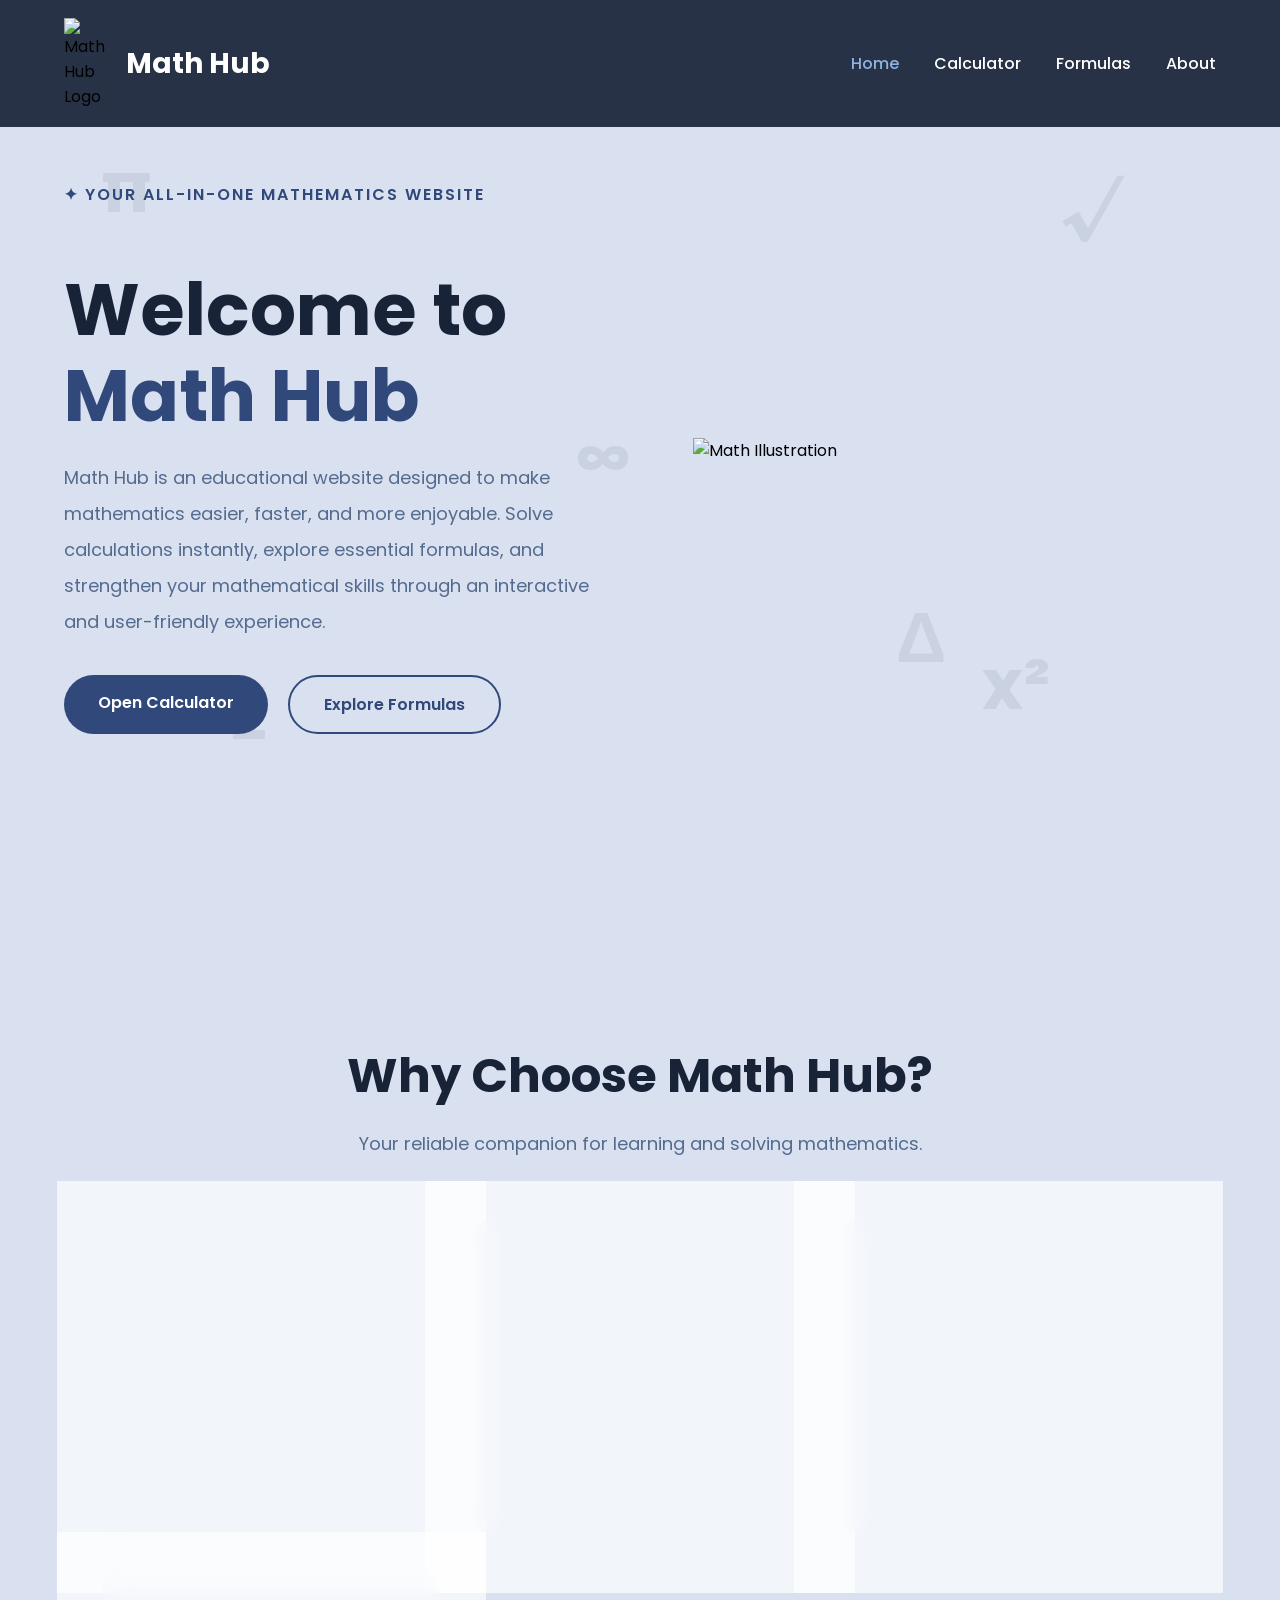
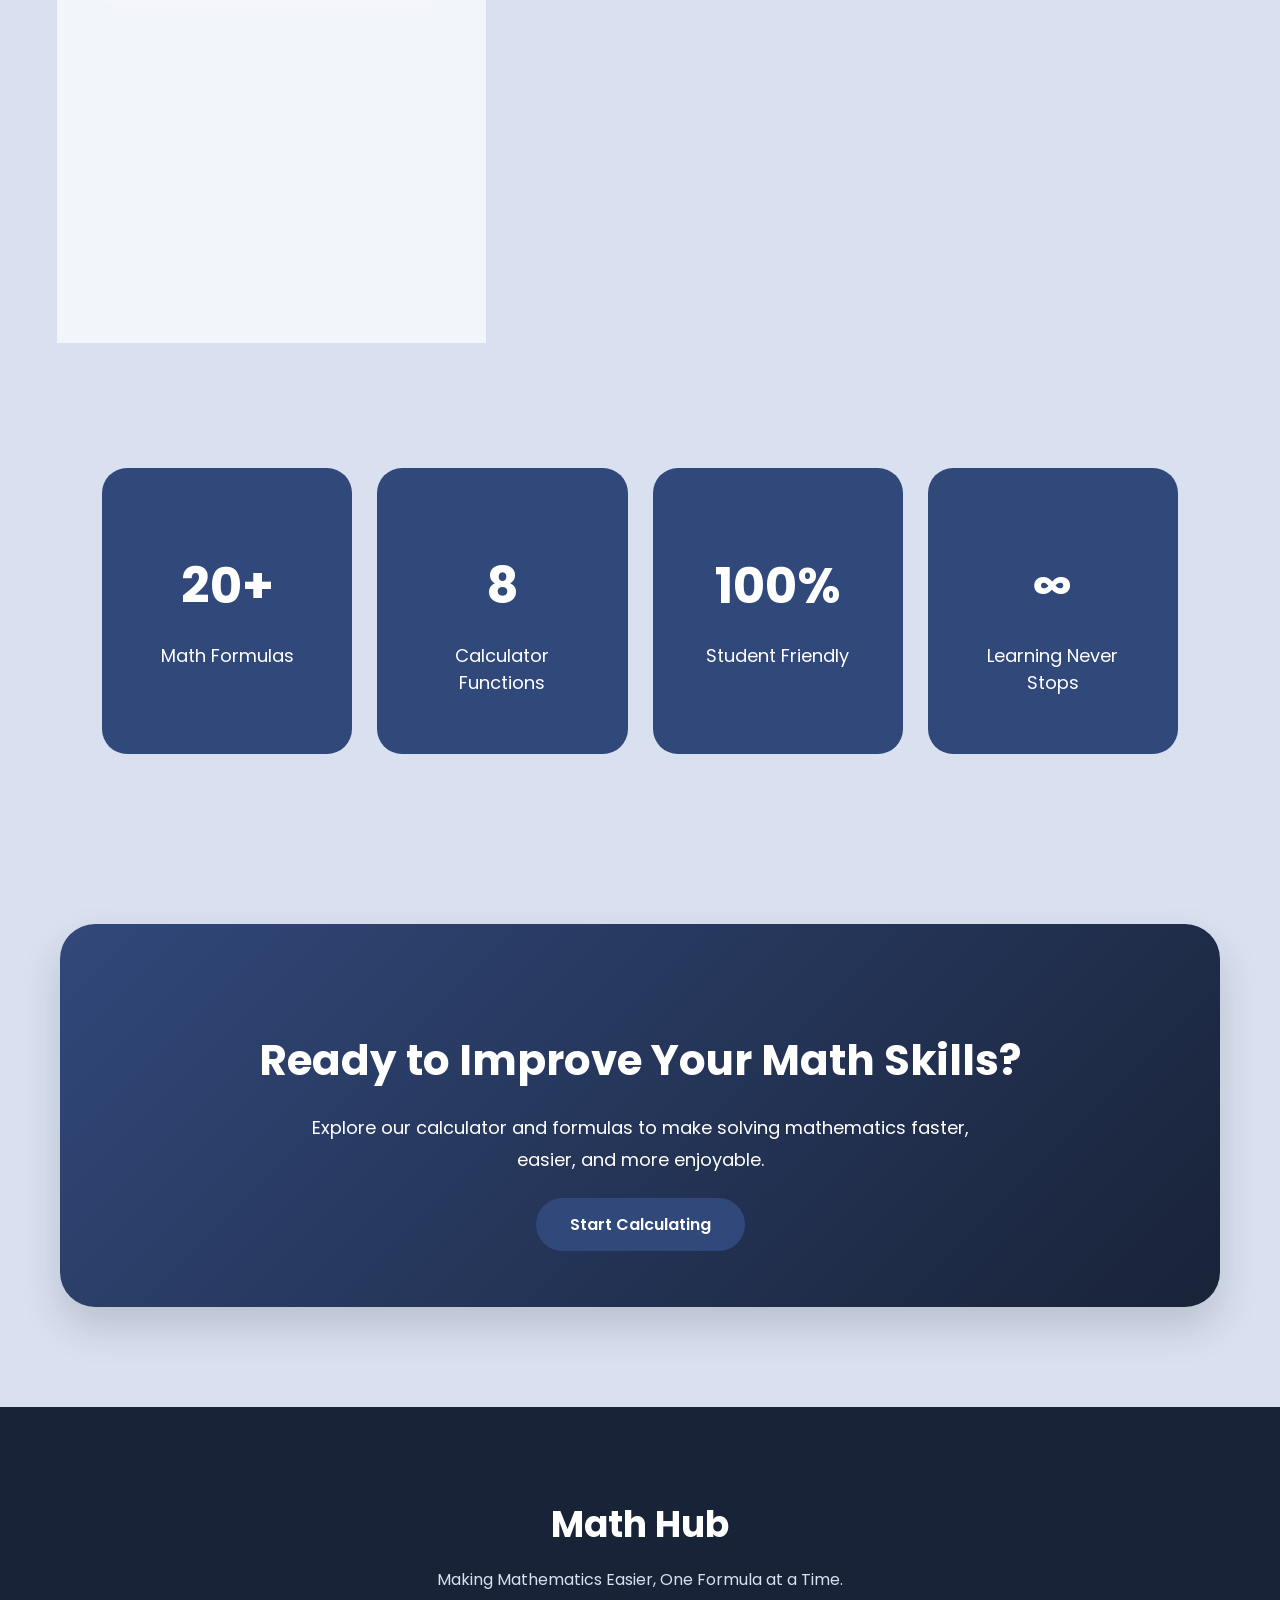
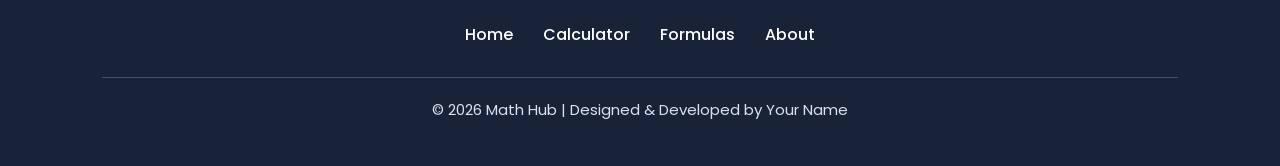
==== commit 32dd83c1: "Update index.html" ====
--- a/index.html
+++ b/index.html
@@ -284,6 +284,12 @@
     ↑
 
 </button>
+<!--==================== CUSTOM CURSOR ====================-->
+
+<div class="cursor"></div>
+<div class="cursor-outline"></div>
+
+<script src="script.js"></script>
 
 </body>
 
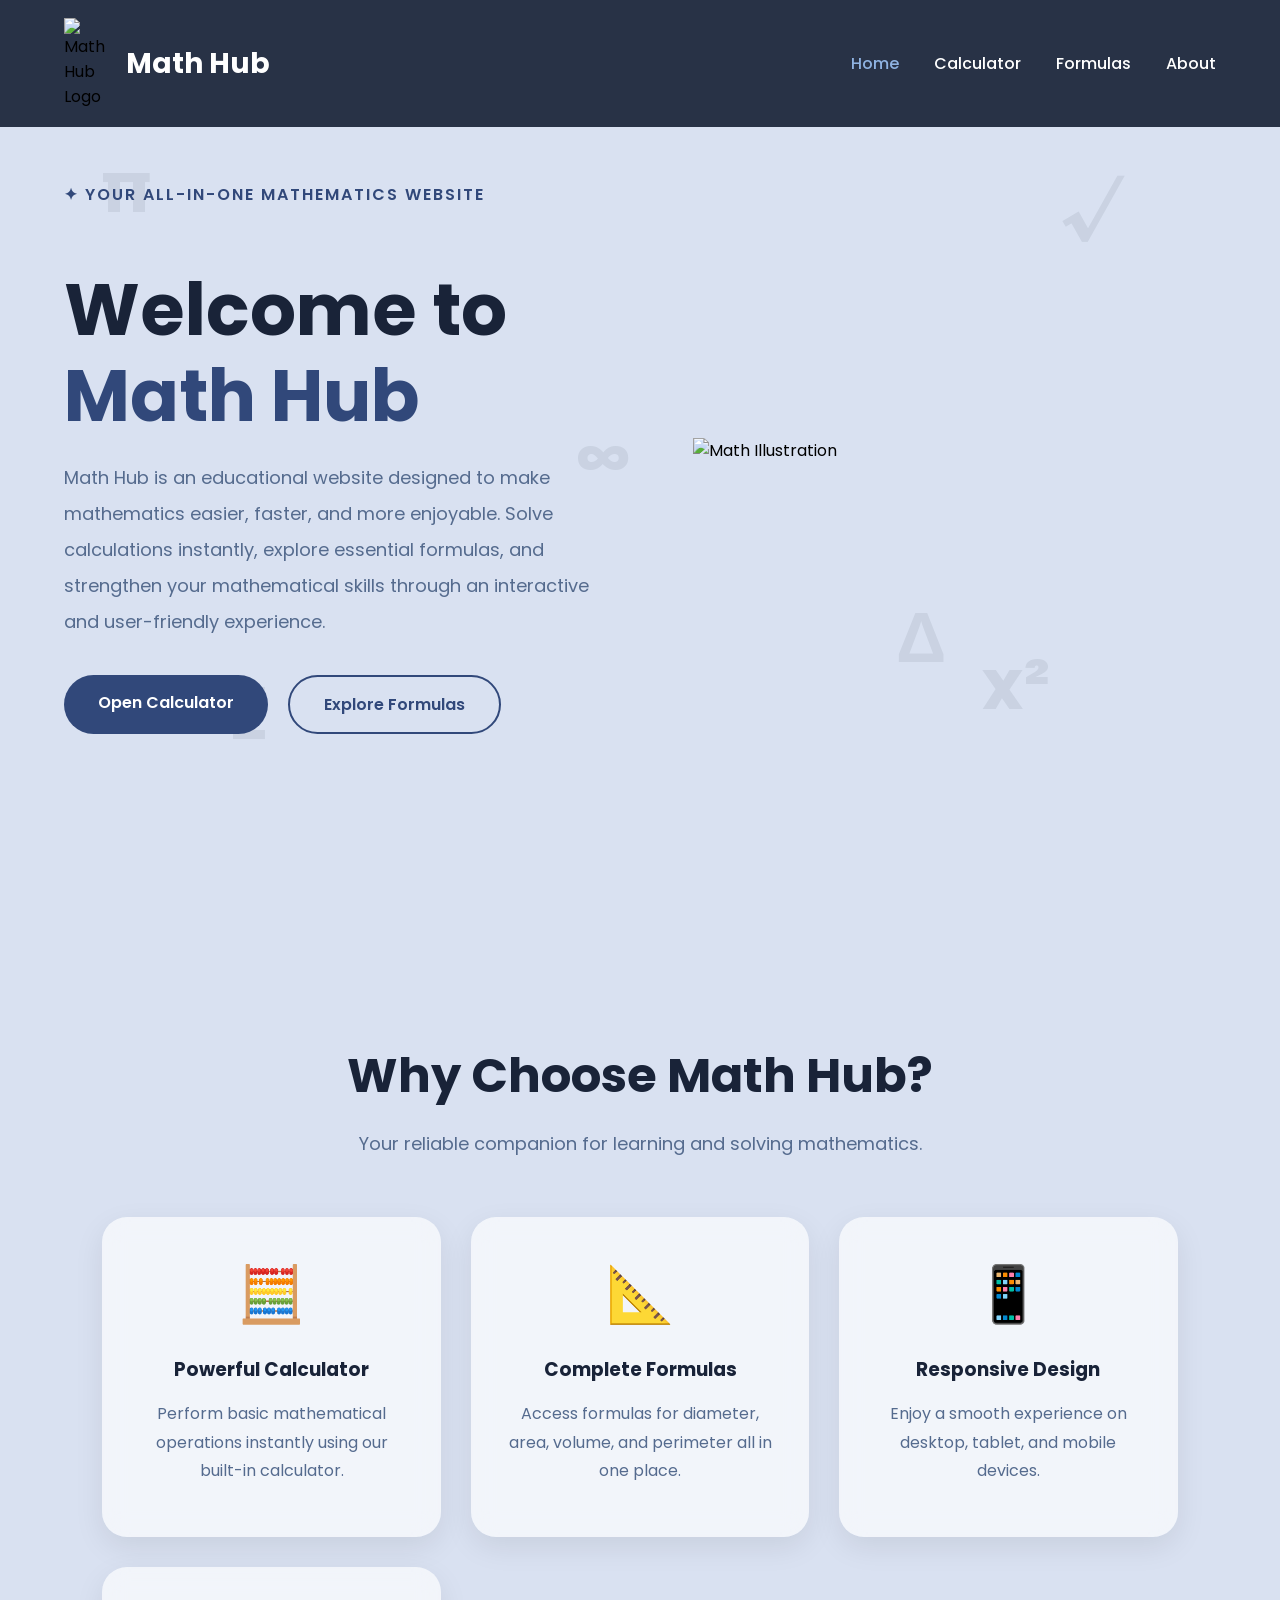
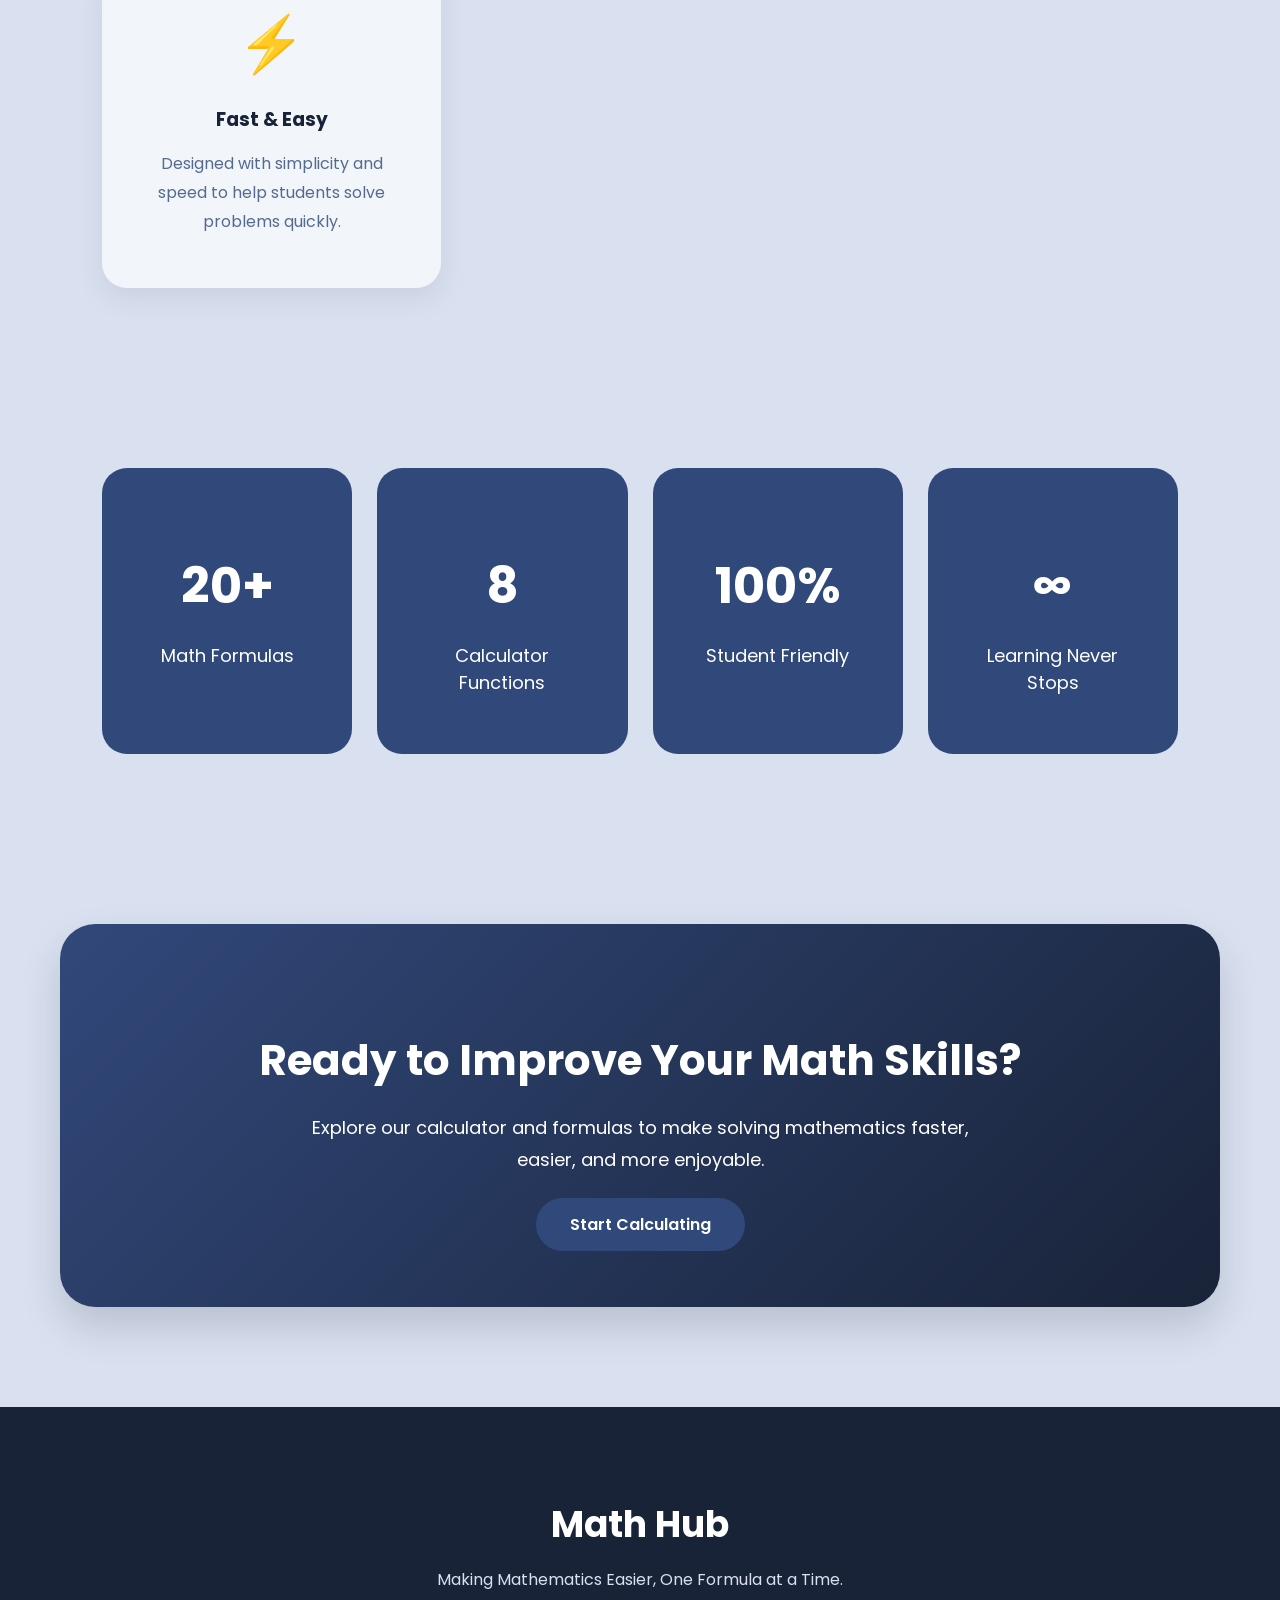
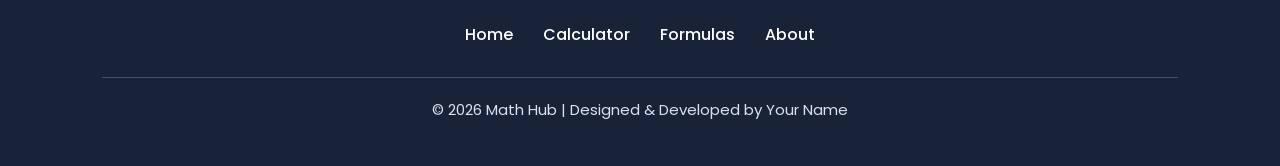
==== commit 00caee3e: "Update index.html" ====
--- a/index.html
+++ b/index.html
@@ -65,7 +65,7 @@
 
 <!--==================== HERO ====================-->
 
-<section class="hero">
+<section class="hero reveal">
 
     <div class="hero-text">
 
@@ -118,7 +118,7 @@
 
     <!--==================== FEATURES ====================-->
 
-<section class="features">
+<section class="features reveal">
 
     <div class="section-title">
 
@@ -184,7 +184,7 @@
 
 <!--==================== STATISTICS ====================-->
 
-<section class="statistics">
+<section class="statistics reveal">
 
     <div class="stat-box">
 
@@ -222,7 +222,7 @@
 
 <!--==================== CALL TO ACTION ====================-->
 
-<section class="cta">
+<section class="cta reveal">
 
     <h2>Ready to Improve Your Math Skills?</h2>
 
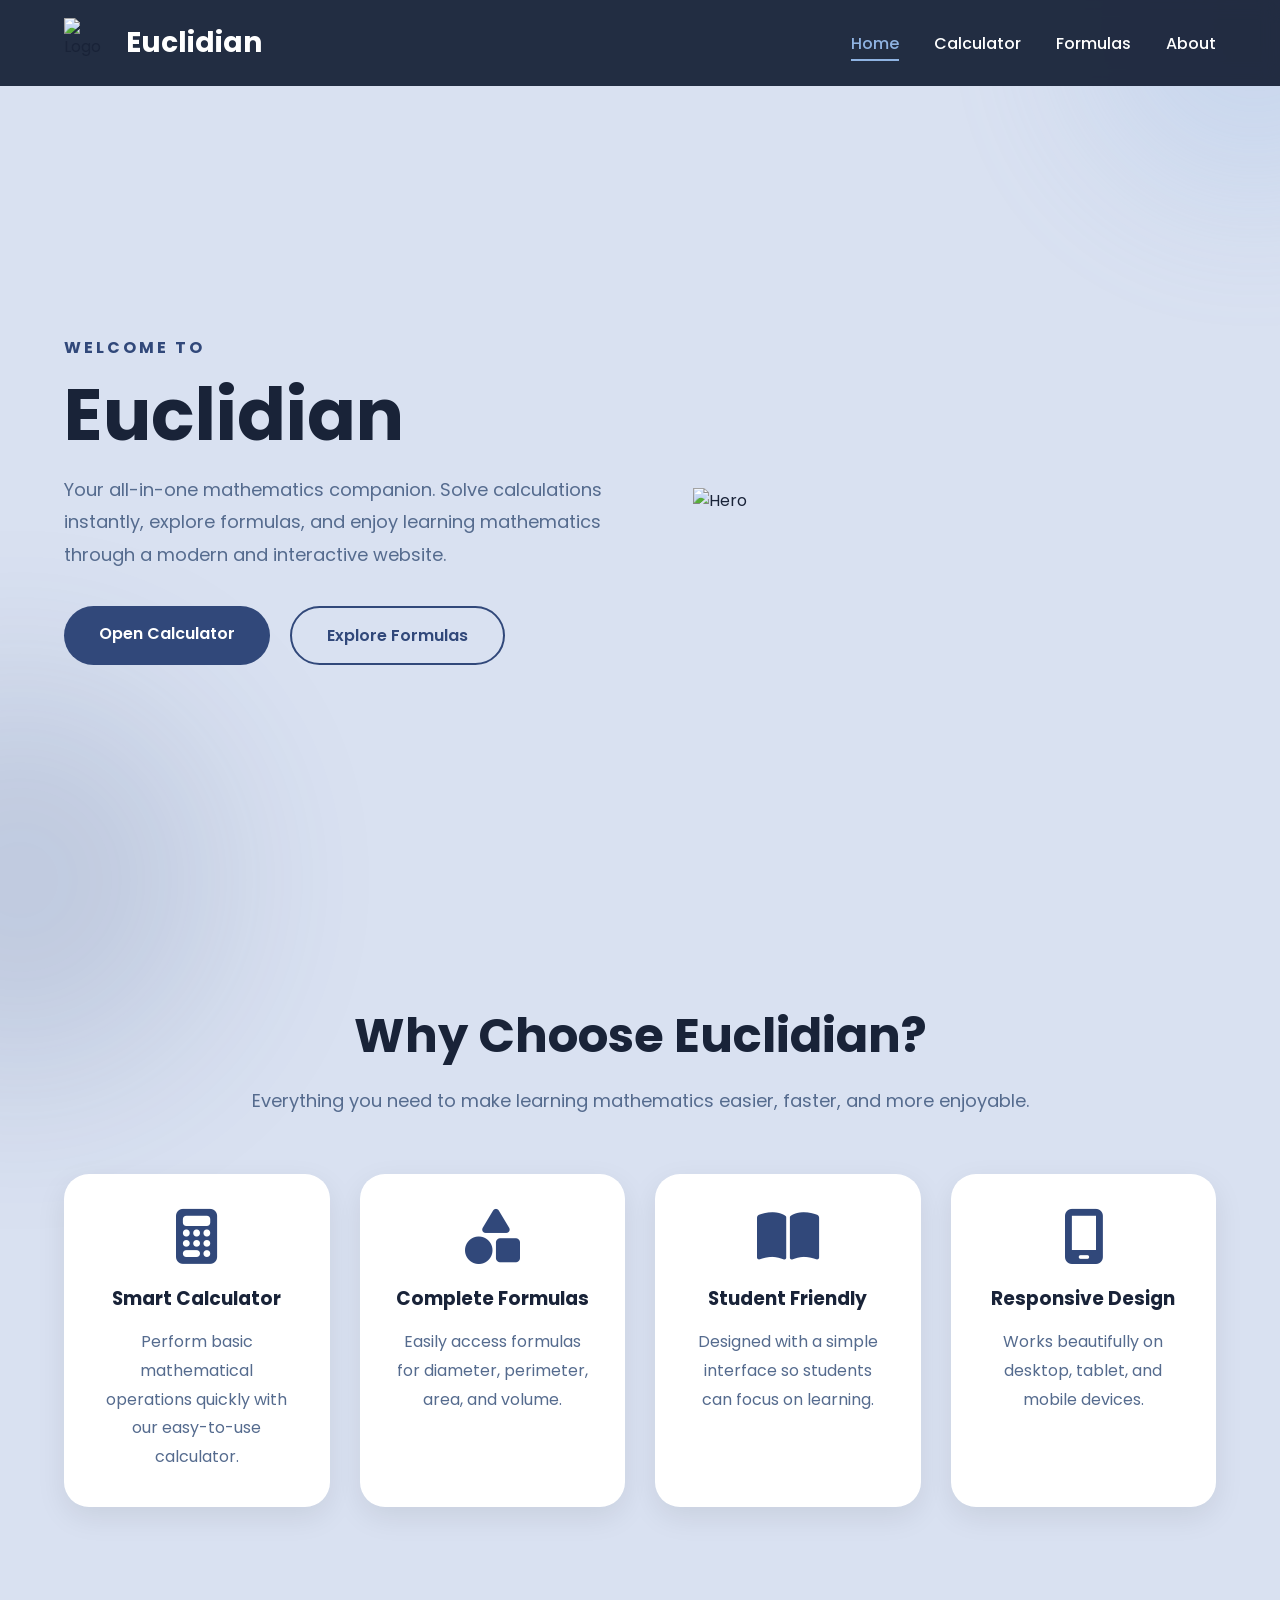
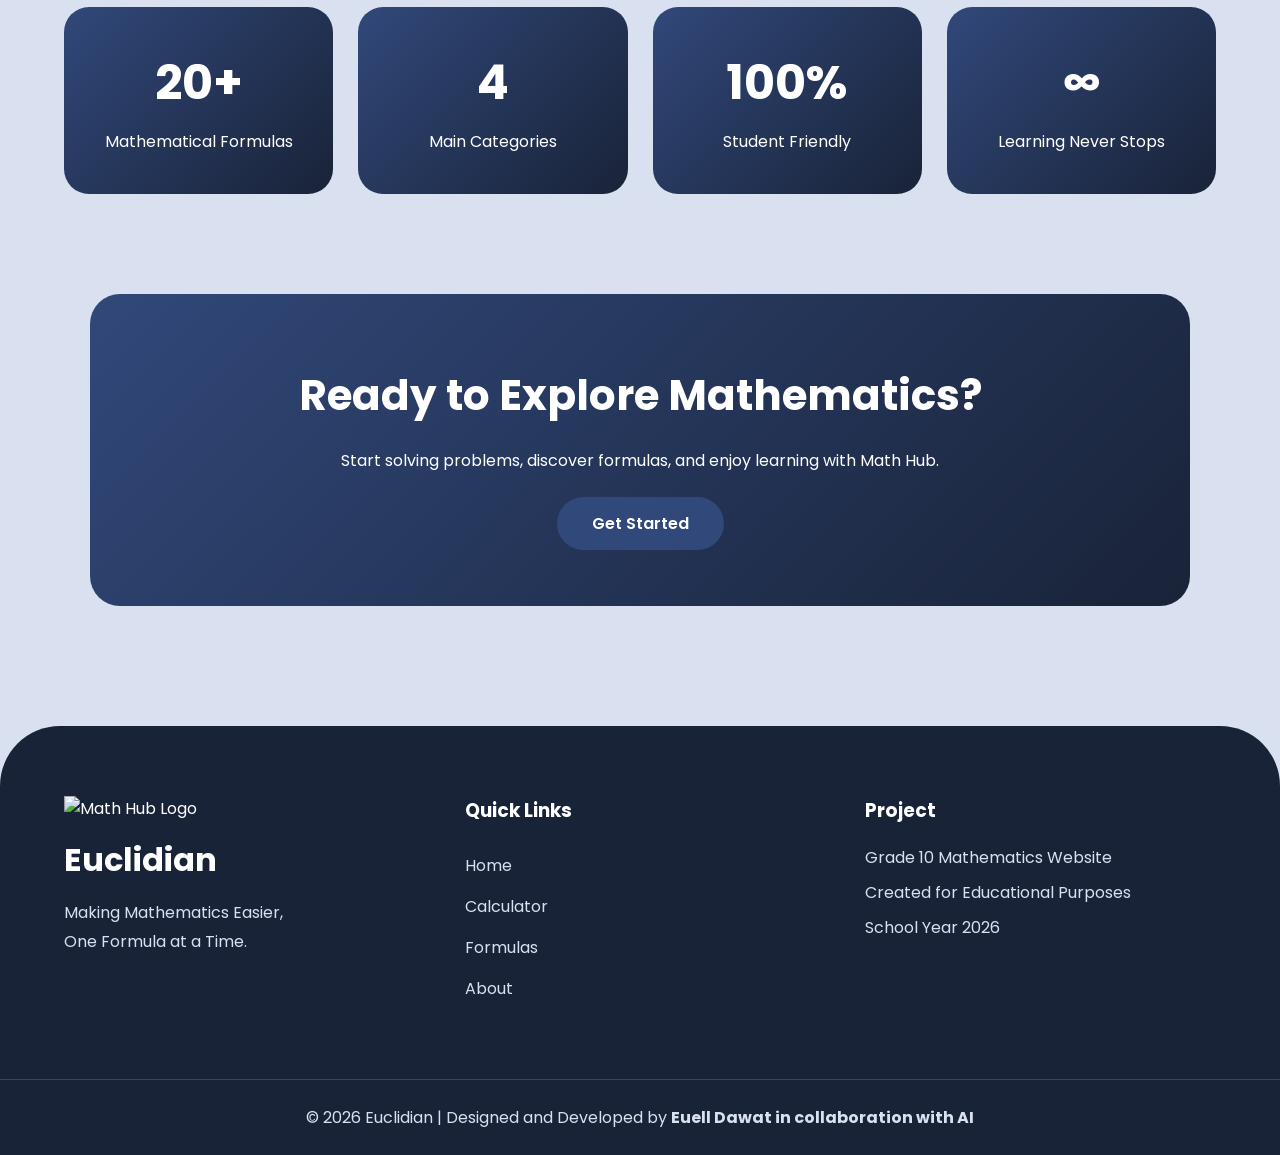
==== commit 314c4791: "Rename Math Hub to Euclidian in index.html Updated the website from Math Hub to Euclidian, including" ====
--- a/index.html
+++ b/index.html
@@ -4,297 +4,288 @@
 <head>
 
     <meta charset="UTF-8">
+
     <meta name="viewport" content="width=device-width, initial-scale=1.0">
 
-    <title>Math Hub | Home</title>
+    <title> Euclidian| Home</title>
 
     <link rel="stylesheet" href="style.css">
 
     <link rel="preconnect" href="https://fonts.googleapis.com">
 
+    <link rel="preconnect" href="https://fonts.gstatic.com" crossorigin>
+
     <link href="https://fonts.googleapis.com/css2?family=Poppins:wght@300;400;500;600;700;800&display=swap" rel="stylesheet">
 
+    <!-- Font Awesome -->
+
+    <link rel="stylesheet"
+    href="https://cdnjs.cloudflare.com/ajax/libs/font-awesome/6.7.2/css/all.min.css">
+
 </head>
 
 <body>
 
-    <body>
-
-<!--==================== FLOATING SYMBOLS ====================-->
-
-<div class="floating-symbols">
-
-    <span>π</span>
-    <span>√</span>
-    <span>∑</span>
-    <span>x²</span>
-    <span>∞</span>
-    <span>Δ</span>
-
-</div>
-
-<!--==================== HEADER ====================-->
+<!--================ NAVBAR ================-->
 
 <header>
 
-    <nav>
+    <nav class="navbar">
 
         <div class="logo">
 
+            <img src="img/logo.png" alt="Logo">
+
+            <h2>Euclidian</h2>
+
+        </div>
+
+        <ul class="nav-links">
+
+            <li><a href="index.html" class="active">Home</a></li>
+
+            <li><a href="calculator.html">Calculator</a></li>
+
+            <li><a href="formulas.html">Formulas</a></li>
+
+            <li><a href="about.html">About</a></li>
+
+        </ul>
+
+    </nav>
+
+</header>
+
+<!--================ HERO SECTION ================-->
+
+<section class="hero">
+
+    <div class="hero-content">
+
+        <h4>WELCOME TO</h4>
+
+        <h1> Euclidian <span></span></h1>
+
+        <p>
+
+            Your all-in-one mathematics companion.
+
+            Solve calculations instantly, explore formulas,
+
+            and enjoy learning mathematics through a modern
+
+            and interactive website.
+
+        </p>
+
+        <div class="hero-buttons">
+
+            <a href="calculator.html" class="btn-primary">
+
+                Open Calculator
+
+            </a>
+
+            <a href="formulas.html" class="btn-secondary">
+
+                Explore Formulas
+
+            </a>
+
+        </div>
+
+    </div>
+
+    <div class="hero-image">
+
+        <img src="img/hero.png" alt="Hero">
+
+    </div>
+
+</section>
+
+<!--==================== FEATURES ====================-->
+
+<section class="features">
+
+    <div class="section-heading">
+
+        <h2>Why Choose Euclidian?</h2>
+
+        <p>
+            Everything you need to make learning mathematics easier,
+            faster, and more enjoyable.
+        </p>
+
+    </div>
+
+    <div class="feature-grid">
+
+        <div class="feature-card">
+
+            <i class="fa-solid fa-calculator"></i>
+
+            <h3>Smart Calculator</h3>
+
+            <p>
+                Perform basic mathematical operations quickly with our easy-to-use calculator.
+            </p>
+
+        </div>
+
+        <div class="feature-card">
+
+            <i class="fa-solid fa-shapes"></i>
+
+            <h3>Complete Formulas</h3>
+
+            <p>
+                Easily access formulas for diameter, perimeter, area, and volume.
+            </p>
+
+        </div>
+
+        <div class="feature-card">
+
+            <i class="fa-solid fa-book-open"></i>
+
+            <h3>Student Friendly</h3>
+
+            <p>
+                Designed with a simple interface so students can focus on learning.
+            </p>
+
+        </div>
+
+        <div class="feature-card">
+
+            <i class="fa-solid fa-mobile-screen"></i>
+
+            <h3>Responsive Design</h3>
+
+            <p>
+                Works beautifully on desktop, tablet, and mobile devices.
+            </p>
+
+        </div>
+
+    </div>
+
+</section>
+
+<!--==================== STATISTICS ====================-->
+
+<section class="statistics">
+
+    <div class="stat-card">
+
+        <h2>20+</h2>
+
+        <p>Mathematical Formulas</p>
+
+    </div>
+
+    <div class="stat-card">
+
+        <h2>4</h2>
+
+        <p>Main Categories</p>
+
+    </div>
+
+    <div class="stat-card">
+
+        <h2>100%</h2>
+
+        <p>Student Friendly</p>
+
+    </div>
+
+    <div class="stat-card">
+
+        <h2>∞</h2>
+
+        <p>Learning Never Stops</p>
+
+    </div>
+
+</section>
+
+<!--==================== CALL TO ACTION ====================-->
+
+<section class="cta">
+
+    <h2>Ready to Explore Mathematics?</h2>
+
+    <p>
+
+        Start solving problems, discover formulas,
+        and enjoy learning with Math Hub.
+
+    </p>
+
+    <a href="calculator.html" class="btn-primary">
+
+        Get Started
+
+    </a>
+
+</section>
+<!--==================== FOOTER ====================-->
+
+<footer>
+
+    <div class="footer-container">
+
+        <div class="footer-brand">
+
             <img src="img/logo.png" alt="Math Hub Logo">
 
-            <h2>Math Hub</h2>
-
-        </div>
-
-        <ul>
-
-            <li><a href="index.html" class="active">Home</a></li>
-
-            <li><a href="calculator.html">Calculator</a></li>
-
-            <li><a href="formulas.html">Formulas</a></li>
-
-            <li><a href="about.html">About</a></li>
-
-        </ul>
-
-    </nav>
-
-</header>
-
-<!--==================== HERO ====================-->
-
-<section class="hero reveal">
-
-    <div class="hero-text">
-
-        <p class="hero-subtitle">
-
-            ✦ YOUR ALL-IN-ONE MATHEMATICS WEBSITE
-
+            <h2>Euclidian</h2>
+
+            <p>
+                Making Mathematics Easier,<br>
+                One Formula at a Time.
+            </p>
+
+        </div>
+
+        <div class="footer-links">
+
+            <h3>Quick Links</h3>
+
+            <a href="index.html">Home</a>
+            <a href="calculator.html">Calculator</a>
+            <a href="formulas.html">Formulas</a>
+            <a href="about.html">About</a>
+
+        </div>
+
+        <div class="footer-contact">
+
+            <h3>Project</h3>
+
+            <p>Grade 10 Mathematics Website</p>
+
+            <p>Created for Educational Purposes</p>
+
+            <p>School Year 2026</p>
+
+        </div>
+
+    </div>
+
+    <div class="footer-bottom">
+
+        <p>
+            © 2026 Euclidian | Designed and Developed by <strong>Euell Dawat in collaboration with AI</strong>
         </p>
 
-        <h1>
-
-            Welcome to <span>Math Hub</span>
-
-        </h1>
-
-        <p class="hero-description">
-
-            Math Hub is an educational website designed to make mathematics
-            easier, faster, and more enjoyable. Solve calculations instantly,
-            explore essential formulas, and strengthen your mathematical skills
-            through an interactive and user-friendly experience.
-
-        </p>
-
-        <div class="hero-buttons">
-
-            <a href="calculator.html" class="btn-primary">
-
-                Open Calculator
-
-            </a>
-
-            <a href="formulas.html" class="btn-secondary">
-
-                Explore Formulas
-
-            </a>
-
-        </div>
-
-    </div>
-
-    <div class="hero-image">
-
-        <img src="img/math-illustration.png" alt="Math Illustration">
-
-    </div>
-
-</section>
-
-    <!--==================== FEATURES ====================-->
-
-<section class="features reveal">
-
-    <div class="section-title">
-
-        <h2>Why Choose Math Hub?</h2>
-
-        <p>Your reliable companion for learning and solving mathematics.</p>
-
-    </div>
-
-    <div class="feature-container">
-
-        <div class="feature-card">
-
-            <div class="feature-icon">🧮</div>
-
-            <h3>Powerful Calculator</h3>
-
-            <p>
-                Perform basic mathematical operations instantly using our built-in calculator.
-            </p>
-
-        </div>
-
-        <div class="feature-card">
-
-            <div class="feature-icon">📐</div>
-
-            <h3>Complete Formulas</h3>
-
-            <p>
-                Access formulas for diameter, area, volume, and perimeter all in one place.
-            </p>
-
-        </div>
-
-        <div class="feature-card">
-
-            <div class="feature-icon">📱</div>
-
-            <h3>Responsive Design</h3>
-
-            <p>
-                Enjoy a smooth experience on desktop, tablet, and mobile devices.
-            </p>
-
-        </div>
-
-        <div class="feature-card">
-
-            <div class="feature-icon">⚡</div>
-
-            <h3>Fast & Easy</h3>
-
-            <p>
-                Designed with simplicity and speed to help students solve problems quickly.
-            </p>
-
-        </div>
-
-    </div>
-
-</section>
-
-<!--==================== STATISTICS ====================-->
-
-<section class="statistics reveal">
-
-    <div class="stat-box">
-
-        <h2>20+</h2>
-
-        <p>Math Formulas</p>
-
-    </div>
-
-    <div class="stat-box">
-
-        <h2>8</h2>
-
-        <p>Calculator Functions</p>
-
-    </div>
-
-    <div class="stat-box">
-
-        <h2>100%</h2>
-
-        <p>Student Friendly</p>
-
-    </div>
-
-    <div class="stat-box">
-
-        <h2>∞</h2>
-
-        <p>Learning Never Stops</p>
-
-    </div>
-
-</section>
-
-<!--==================== CALL TO ACTION ====================-->
-
-<section class="cta reveal">
-
-    <h2>Ready to Improve Your Math Skills?</h2>
-
-    <p>
-
-        Explore our calculator and formulas to make solving mathematics
-        faster, easier, and more enjoyable.
-
-    </p>
-
-    <a href="calculator.html" class="btn-primary">
-
-        Start Calculating
-
-    </a>
-
-</section>
-
-<!--==================== FOOTER ====================-->
-
-<footer>
-
-    <div class="footer-content">
-
-        <h2>Math Hub</h2>
-
-        <p>
-
-            Making Mathematics Easier, One Formula at a Time.
-
-        </p>
-
-        <div class="footer-links">
-
-            <a href="index.html">Home</a>
-
-            <a href="calculator.html">Calculator</a>
-
-            <a href="formulas.html">Formulas</a>
-
-            <a href="about.html">About</a>
-
-        </div>
-
-        <p class="copyright">
-
-            © 2026 Math Hub | Designed & Developed by Your Name
-
-        </p>
-
     </div>
 
 </footer>
 
-<!--==================== BACK TO TOP ====================-->
-
-<button id="topBtn" onclick="topFunction()">
-
-    ↑
-
-</button>
-<!--==================== CUSTOM CURSOR ====================-->
-
-<div class="cursor"></div>
-<div class="cursor-outline"></div>
-
 <script src="script.js"></script>
 
 </body>
-
 </html>
-
-</body>
-
-</html>
--- a/style.css
+++ b/style.css
@@ -1,808 +1,577 @@
-/*========================================
-            HOME PAGE
-========================================*/
+/*=========================================
+            GOOGLE FONT
+=========================================*/
+
+*{
+    margin:0;
+    padding:0;
+    box-sizing:border-box;
+    font-family:'Poppins',sans-serif;
+}
+
+html{
+    scroll-behavior:smooth;
+}
 
 body{
-
-    margin:0;
-
-    font-family:'Poppins',sans-serif;
-
     background:#D9E1F1;
-
+    color:#192338;
     overflow-x:hidden;
-
-}
-
-/*================ NAVIGATION ================*/
+}
+
+/*=========================================
+            NAVBAR
+=========================================*/
 
 header{
-
+    position:fixed;
+    top:0;
+    left:0;
     width:100%;
-
+    background:rgba(25,35,56,.95);
+    backdrop-filter:blur(10px);
+    z-index:1000;
+}
+
+.navbar{
+    width:90%;
+    max-width:1200px;
+    margin:auto;
+    display:flex;
+    justify-content:space-between;
+    align-items:center;
+    padding:18px 0;
+}
+
+.logo{
+    display:flex;
+    align-items:center;
+    gap:12px;
+}
+
+.logo img{
+    width:50px;
+    height:50px;
+    object-fit:contain;
+}
+
+.logo h2{
+    color:#fff;
+    font-size:28px;
+    font-weight:700;
+}
+
+.nav-links{
+    display:flex;
+    list-style:none;
+    gap:35px;
+}
+
+.nav-links a{
+    text-decoration:none;
+    color:#fff;
+    font-weight:500;
+    transition:.3s;
+    position:relative;
+}
+
+.nav-links a:hover,
+.nav-links .active{
+    color:#8FB3E2;
+}
+
+.nav-links a::after{
+    content:"";
+    position:absolute;
+    left:0;
+    bottom:-6px;
+    width:0;
+    height:2px;
+    background:#8FB3E2;
+    transition:.3s;
+}
+
+.nav-links a:hover::after,
+.nav-links .active::after{
+    width:100%;
+}
+
+/*=========================================
+            HERO SECTION
+=========================================*/
+
+.hero{
+    min-height:100vh;
+    width:90%;
+    max-width:1200px;
+    margin:auto;
+    display:flex;
+    align-items:center;
+    justify-content:space-between;
+    gap:60px;
+    padding-top:100px;
+}
+
+.hero-content{
+    flex:1;
+}
+
+.hero-content h4{
+    color:#31487A;
+    letter-spacing:3px;
+    margin-bottom:15px;
+}
+
+.hero-content h1{
+    font-size:72px;
+    margin-bottom:20px;
+    line-height:1.1;
+}
+
+.hero-content span{
+    color:#31487A;
+}
+
+.hero-content p{
+    color:#556B8E;
+    line-height:1.8;
+    font-size:18px;
+    margin-bottom:35px;
+    max-width:550px;
+}
+
+.hero-buttons{
+    display:flex;
+    gap:20px;
+}
+
+.btn-primary,
+.btn-secondary{
+    text-decoration:none;
+    padding:15px 35px;
+    border-radius:50px;
+    font-weight:600;
+    transition:.35s;
+}
+
+.btn-primary{
+    background:#31487A;
+    color:white;
+}
+
+.btn-primary:hover{
+    background:#192338;
+    transform:translateY(-5px);
+    box-shadow:0 12px 30px rgba(49,72,122,.35);
+}
+
+.btn-secondary{
+    border:2px solid #31487A;
+    color:#31487A;
+}
+
+.btn-secondary:hover{
+    background:#31487A;
+    color:white;
+    transform:translateY(-5px);
+}
+
+.hero-image{
+    flex:1;
+    display:flex;
+    justify-content:center;
+}
+
+.hero-image img{
+    width:100%;
+    max-width:500px;
+    animation:float 4s ease-in-out infinite;
+}
+
+/*=========================================
+        BACKGROUND DECORATION
+=========================================*/
+
+body::before{
+    content:"";
     position:fixed;
-
-    top:0;
-
-    left:0;
-
-    z-index:1000;
-
-    background:rgba(25,35,56,.92);
-
-    backdrop-filter:blur(10px);
-
-}
-
-nav{
+    top:-150px;
+    right:-150px;
+    width:350px;
+    height:350px;
+    background:#8FB3E2;
+    opacity:.2;
+    border-radius:50%;
+    filter:blur(70px);
+    z-index:-1;
+}
+
+body::after{
+    content:"";
+    position:fixed;
+    bottom:-180px;
+    left:-180px;
+    width:400px;
+    height:400px;
+    background:#31487A;
+    opacity:.15;
+    border-radius:50%;
+    filter:blur(90px);
+    z-index:-1;
+}
+
+/*=========================================
+            ANIMATION
+=========================================*/
+
+@keyframes float{
+
+    0%{
+        transform:translateY(0);
+    }
+
+    50%{
+        transform:translateY(-20px);
+    }
+
+    100%{
+        transform:translateY(0);
+    }
+
+}
+
+/*=========================================
+            RESPONSIVE
+=========================================*/
+
+@media(max-width:900px){
+
+.hero{
+
+    flex-direction:column;
+    text-align:center;
+    padding-top:150px;
+
+}
+
+.hero-content h1{
+
+    font-size:52px;
+
+}
+
+.hero-content p{
+
+    margin:auto;
+    margin-bottom:30px;
+
+}
+
+.hero-buttons{
+
+    justify-content:center;
+    flex-wrap:wrap;
+
+}
+
+}
+
+@media(max-width:600px){
+
+.logo h2{
+
+    font-size:22px;
+
+}
+
+.navbar{
+
+    flex-direction:column;
+    gap:15px;
+
+}
+
+.nav-links{
+
+    gap:18px;
+    flex-wrap:wrap;
+    justify-content:center;
+
+}
+
+.hero-content h1{
+
+    font-size:40px;
+
+}
+
+.hero-content p{
+
+    font-size:16px;
+
+}
+
+.hero-buttons{
+
+    flex-direction:column;
+
+}
+
+.btn-primary,
+.btn-secondary{
+
+    width:100%;
+    text-align:center;
+
+}
+
+}
+
+/*=========================================
+        FEATURES SECTION
+=========================================*/
+
+.features{
 
     width:90%;
-
     max-width:1200px;
-
+    margin:100px auto;
+
+}
+
+.section-heading{
+
+    text-align:center;
+    margin-bottom:60px;
+
+}
+
+.section-heading h2{
+
+    font-size:48px;
+    color:#192338;
+
+}
+
+.section-heading p{
+
+    color:#556B8E;
+    margin-top:15px;
+    font-size:18px;
+
+}
+
+.feature-grid{
+
+    display:grid;
+    grid-template-columns:repeat(auto-fit,minmax(250px,1fr));
+    gap:30px;
+
+}
+
+.feature-card{
+
+    background:white;
+    border-radius:25px;
+    padding:35px;
+    text-align:center;
+    transition:.35s;
+    box-shadow:0 10px 30px rgba(0,0,0,.08);
+
+}
+
+.feature-card:hover{
+
+    transform:translateY(-12px);
+    box-shadow:0 20px 40px rgba(49,72,122,.20);
+
+}
+
+.feature-card i{
+
+    font-size:55px;
+    color:#31487A;
+    margin-bottom:20px;
+
+}
+
+.feature-card h3{
+
+    margin-bottom:15px;
+    color:#192338;
+
+}
+
+.feature-card p{
+
+    color:#556B8E;
+    line-height:1.8;
+
+}
+
+/*=========================================
+            STATISTICS
+=========================================*/
+
+.statistics{
+
+    width:90%;
+    max-width:1200px;
+    margin:80px auto;
+    display:grid;
+    grid-template-columns:repeat(auto-fit,minmax(220px,1fr));
+    gap:25px;
+
+}
+
+.stat-card{
+
+    background:linear-gradient(135deg,#31487A,#192338);
+    color:white;
+    padding:40px;
+    border-radius:25px;
+    text-align:center;
+    transition:.35s;
+
+}
+
+.stat-card:hover{
+
+    transform:translateY(-10px);
+
+}
+
+.stat-card h2{
+
+    font-size:48px;
+    margin-bottom:10px;
+
+}
+
+/*=========================================
+        CALL TO ACTION
+=========================================*/
+
+.cta{
+
+    width:90%;
+    max-width:1100px;
+    margin:100px auto;
+    padding:70px;
+    border-radius:30px;
+    background:linear-gradient(135deg,#31487A,#192338);
+    text-align:center;
+    color:white;
+
+}
+
+.cta h2{
+
+    font-size:42px;
+    margin-bottom:20px;
+
+}
+
+.cta p{
+
+    max-width:700px;
+    margin:0 auto 35px;
+    line-height:1.8;
+
+}
+
+/*=========================================
+                FOOTER
+=========================================*/
+
+footer{
+
+    margin-top:120px;
+    background:#192338;
+    color:white;
+    border-radius:60px 60px 0 0;
+
+}
+
+.footer-container{
+
+    width:90%;
+    max-width:1200px;
     margin:auto;
 
-    display:flex;
-
-    justify-content:space-between;
-
-    align-items:center;
-
-    padding:18px 0;
-
-}
-
-.logo{
-
-    display:flex;
-
-    align-items:center;
-
-    gap:12px;
-
-}
-
-.logo img{
-
-    width:50px;
-
-}
-
-.logo h2{
-
-    color:white;
-
-    font-size:28px;
-
-}
-
-nav ul{
-
-    display:flex;
-
-    list-style:none;
-
-    gap:35px;
-
-}
-
-nav ul li{
-
-    list-style:none;
-
-}
-
-nav ul li a{
-
-    color:white;
-
+    display:grid;
+    grid-template-columns:repeat(auto-fit,minmax(250px,1fr));
+    gap:50px;
+
+    padding:70px 0;
+
+}
+
+.footer-brand img{
+
+    width:70px;
+    margin-bottom:15px;
+
+}
+
+.footer-brand h2{
+
+    margin-bottom:15px;
+    font-size:32px;
+
+}
+
+.footer-brand p{
+
+    color:#D9E1F1;
+    line-height:1.8;
+
+}
+
+.footer-links h3,
+.footer-contact h3{
+
+    margin-bottom:20px;
+
+}
+
+.footer-links{
+
+    display:flex;
+    flex-direction:column;
+
+}
+
+.footer-links a{
+
+    color:#D9E1F1;
     text-decoration:none;
-
-    font-weight:500;
-
+    margin:8px 0;
     transition:.3s;
 
 }
 
-nav ul li a:hover{
+.footer-links a:hover{
 
     color:#8FB3E2;
-
-}
-
-.active{
-
-    color:#8FB3E2 !important;
-
-}
-
-/*================ FLOATING SYMBOLS ================*/
-
-.floating-symbols{
-
-    position:fixed;
-
-    width:100%;
-
-    height:100%;
-
-    top:0;
-
-    left:0;
-
-    pointer-events:none;
-
-    overflow:hidden;
-
-    z-index:0;
-
-}
-
-.floating-symbols span{
-
-    position:absolute;
-
-    font-size:70px;
-
-    color:rgba(25,35,56,.08);
-
-    font-weight:bold;
-
-    animation:floatMath 12s ease-in-out infinite;
-
-}
-
-.floating-symbols span:nth-child(1){
-
-    left:8%;
-
-    top:15%;
-
-}
-
-.floating-symbols span:nth-child(2){
-
-    right:12%;
-
-    top:18%;
-
-    animation-duration:14s;
-
-}
-
-.floating-symbols span:nth-child(3){
-
-    left:18%;
-
-    bottom:15%;
-
-    animation-duration:16s;
-
-}
-
-.floating-symbols span:nth-child(4){
-
-    right:18%;
-
-    bottom:18%;
-
-}
-
-.floating-symbols span:nth-child(5){
-
-    left:45%;
-
-    top:45%;
-
-}
-
-.floating-symbols span:nth-child(6){
-
-    left:70%;
-
-    top:65%;
-
-}
-
-@keyframes floatMath{
-
-0%{
-
-transform:translateY(0px);
-
-}
-
-50%{
-
-transform:translateY(-25px);
-
-}
-
-100%{
-
-transform:translateY(0px);
-
-}
-
-}
-
-/*================ HERO SECTION ================*/
-
-.hero{
-
-    width:90%;
-
-    max-width:1200px;
-
-    margin:auto;
-
-    min-height:100vh;
-
-    display:flex;
-
-    align-items:center;
-
-    justify-content:space-between;
-
-    gap:60px;
-
-    position:relative;
-
-    z-index:2;
-
-}
-
-.hero-text{
-
-    flex:1;
-
-}
-
-.hero-subtitle{
-
-    color:#31487A;
-
-    font-weight:600;
-
-    letter-spacing:2px;
-
-    margin-bottom:15px;
-
-}
-
-.hero h1{
-
-    font-size:72px;
-
-    color:#192338;
-
-    margin-bottom:20px;
-
-    line-height:1.2;
-
-}
-
-.hero h1 span{
-
-    color:#31487A;
-
-}
-
-.hero-description{
-
-    color:#556B8E;
-
-    line-height:2;
-
-    font-size:18px;
-
-    margin-bottom:35px;
-
-}
-
-.hero-buttons{
-
-    display:flex;
-
-    gap:20px;
-
-}
-
-/*================ BUTTONS ================*/
-
-.btn-primary{
-
-    background:#31487A;
-
-    color:white;
-
-    padding:15px 34px;
-
-    border-radius:50px;
-
-    text-decoration:none;
-
-    transition:.35s;
-
-    font-weight:600;
-
-}
-
-.btn-primary:hover{
-
-    background:#192338;
-
-    transform:translateY(-5px);
-
-    box-shadow:0 15px 30px rgba(49,72,122,.35);
-
-}
-
-.btn-secondary{
-
-    border:2px solid #31487A;
-
-    color:#31487A;
-
-    padding:15px 34px;
-
-    border-radius:50px;
-
-    text-decoration:none;
-
-    transition:.35s;
-
-    font-weight:600;
-
-}
-
-.btn-secondary:hover{
-
-    background:#31487A;
-
-    color:white;
-
-    transform:translateY(-5px);
-
-}
-
-/*================ HERO IMAGE ================*/
-
-.hero-image{
-
-    flex:1;
-
-    display:flex;
-
-    justify-content:center;
-
-}
-
-.hero-image img{
-
-    width:100%;
-
-    max-width:500px;
-
-    animation:floatImage 5s ease-in-out infinite;
-
-}
-
-@keyframes floatImage{
-
-0%{
-
-transform:translateY(0);
-
-}
-
-50%{
-
-transform:translateY(-20px);
-
-}
-
-100%{
-
-transform:translateY(0);
-
-}
-
-}
-/*========================================
-        FEATURES SECTION
-========================================*/
-
-.features{
-
-    padding:100px 8%;
-
-    text-align:center;
-
-    position:relative;
-
-    z-index:2;
-
-}
-
-.section-title h2{
-
-    font-size:48px;
-
-    color:#192338;
-
-    margin-bottom:10px;
-
-}
-
-.section-title p{
-
-    color:#556B8E;
-
-    margin-bottom:60px;
-
-    font-size:18px;
-
-}
-
-.feature-container{
-
-    display:grid;
-
-    grid-template-columns:repeat(auto-fit,minmax(250px,1fr));
-
-    gap:30px;
-
-}
-
-.feature-card{
-
-    background:rgba(255,255,255,.65);
-
-    backdrop-filter:blur(12px);
-
-    border-radius:25px;
-
-    padding:35px;
-
-    transition:.35s;
-
-    box-shadow:0 10px 30px rgba(0,0,0,.08);
-
-}
-
-.feature-card:hover{
-
-    transform:translateY(-12px);
-
-    box-shadow:0 20px 40px rgba(49,72,122,.25);
-
-}
-
-.feature-icon{
-
-    font-size:55px;
-
-    margin-bottom:20px;
-
-}
-
-.feature-card h3{
-
-    color:#192338;
-
-    margin-bottom:15px;
-
-}
-
-.feature-card p{
-
-    color:#556B8E;
-
-    line-height:1.8;
-
-}
-
-/*========================================
-        STATISTICS
-========================================*/
-
-.statistics{
-
-    padding:80px 8%;
-
-    display:grid;
-
-    grid-template-columns:repeat(auto-fit,minmax(220px,1fr));
-
-    gap:25px;
-
-}
-
-.stat-box{
-
-    background:#31487A;
-
-    color:white;
-
-    border-radius:25px;
-
-    padding:40px;
-
-    text-align:center;
-
-    transition:.35s;
-
-}
-
-.stat-box:hover{
-
-    transform:translateY(-10px);
-
-    background:#192338;
-
-}
-
-.stat-box h2{
-
-    font-size:50px;
-
-    margin-bottom:10px;
-
-}
-
-.stat-box p{
-
-    font-size:18px;
-
-}
-
-/*========================================
-        CALL TO ACTION
-========================================*/
-
-.cta{
-
-    margin:90px auto;
-
-    width:90%;
-
-    max-width:1100px;
-
-    background:linear-gradient(135deg,#31487A,#192338);
-
-    border-radius:35px;
-
-    padding:70px 30px;
-
-    text-align:center;
-
-    color:white;
-
-    box-shadow:0 20px 40px rgba(0,0,0,.15);
-
-}
-
-.cta h2{
-
-    font-size:42px;
-
-    margin-bottom:20px;
-
-}
-
-.cta p{
-
-    max-width:700px;
-
-    margin:0 auto 35px;
-
-    line-height:1.8;
-
-    font-size:18px;
-
-}
-
-/*========================================
-            FOOTER
-========================================*/
-
-footer{
-
-    background:#192338;
-
-    color:white;
-
-    padding:60px 8% 30px;
-
-    margin-top:100px;
-
-}
-
-.footer-content{
-
-    max-width:1200px;
-
-    margin:auto;
-
-    text-align:center;
-
-}
-
-.footer-content h2{
-
-    font-size:36px;
-
-    margin-bottom:10px;
-
-}
-
-.footer-content p{
-
-    color:#d9e1f1;
-
-    margin:15px 0;
-
-}
-
-.footer-links{
-
-    margin:30px 0;
-
-    display:flex;
-
-    justify-content:center;
-
-    gap:30px;
-
-    flex-wrap:wrap;
-
-}
-
-.footer-links a{
-
-    color:white;
-
-    text-decoration:none;
-
-    transition:.3s;
-
-    font-weight:500;
-
-}
-
-.footer-links a:hover{
-
-    color:#8FB3E2;
-
-}
-
-.copyright{
-
-    margin-top:30px;
-
-    border-top:1px solid rgba(255,255,255,.2);
-
-    padding-top:20px;
-
-    font-size:15px;
-
-}
-
-/*========================================
-        RESPONSIVE
-========================================*/
-
-@media(max-width:900px){
-
-.hero{
-
-    flex-direction:column;
-
-    text-align:center;
-
-    padding-top:150px;
-
-}
-
-.hero h1{
-
-    font-size:52px;
-
-}
-
-.hero-buttons{
-
-    justify-content:center;
-
-    flex-wrap:wrap;
-
-}
-
-.hero-image{
-
-    margin-top:40px;
-
-}
-
-.section-title h2{
-
-    font-size:38px;
-
-}
-
-.cta h2{
-
-    font-size:32px;
-
-}
-
-}
-
-@media(max-width:600px){
-
-nav{
-
-    flex-direction:column;
-
-    gap:20px;
-
-}
-
-nav ul{
-
-    gap:18px;
-
-    flex-wrap:wrap;
-
-    justify-content:center;
-
-}
-
-.hero h1{
-
-    font-size:38px;
-
-}
-
-.hero-description{
-
-    font-size:16px;
-
-}
-
-.btn-primary,
-
-.btn-secondary{
-
-    width:100%;
-
-    text-align:center;
-
-}
-
-.hero-buttons{
-
-    flex-direction:column;
-
-}
-
-.section-title h2{
-
-    font-size:30px;
-
-}
-
-.cta{
-
-    padding:50px 20px;
-
-}
-
-.cta h2{
-
-    font-size:26px;
-
-}
-
-}
+    padding-left:8px;
+
+}
+
+.footer-contact p{
+
+    color:#D9E1F1;
+    margin:10px 0;
+
+}
+
+.footer-bottom{
+
+    text-align:center;
+    border-top:1px solid rgba(255,255,255,.15);
+
+    padding:25px;
+
+    color:#D9E1F1;
+
+}
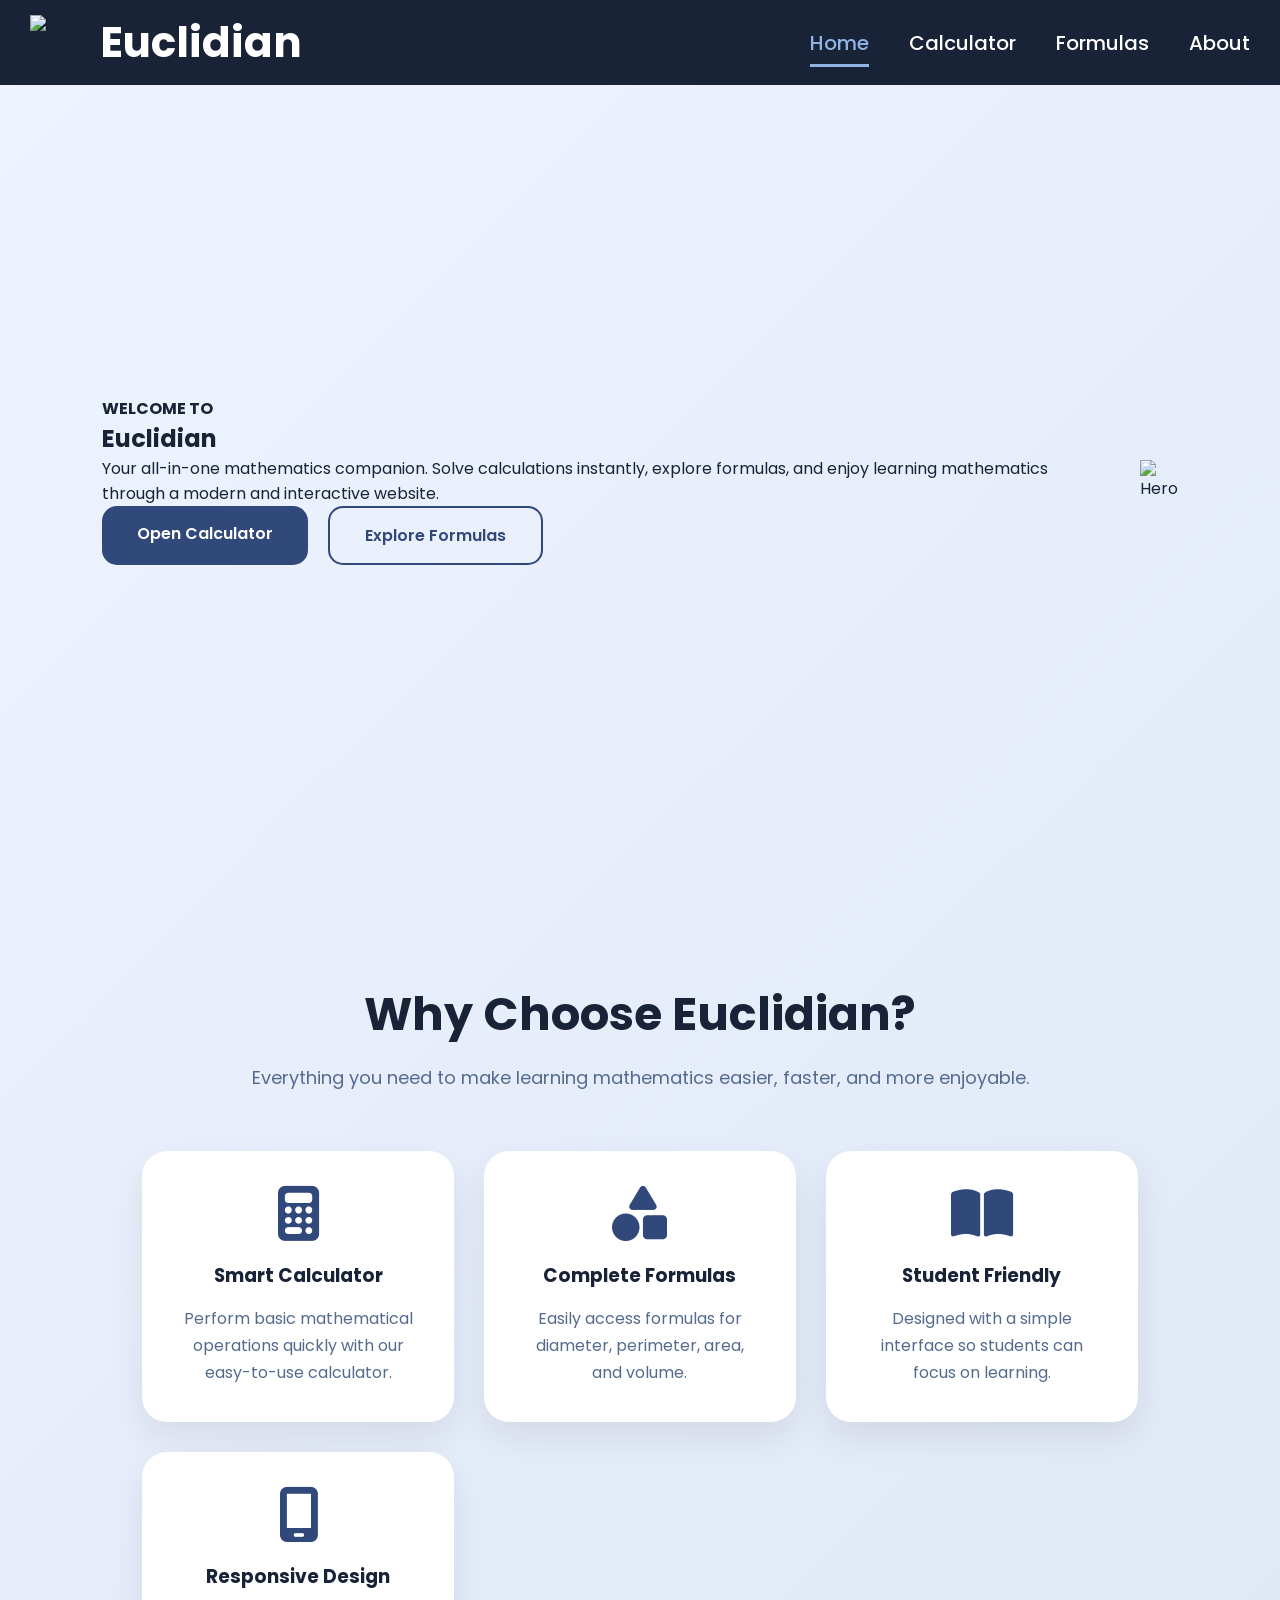
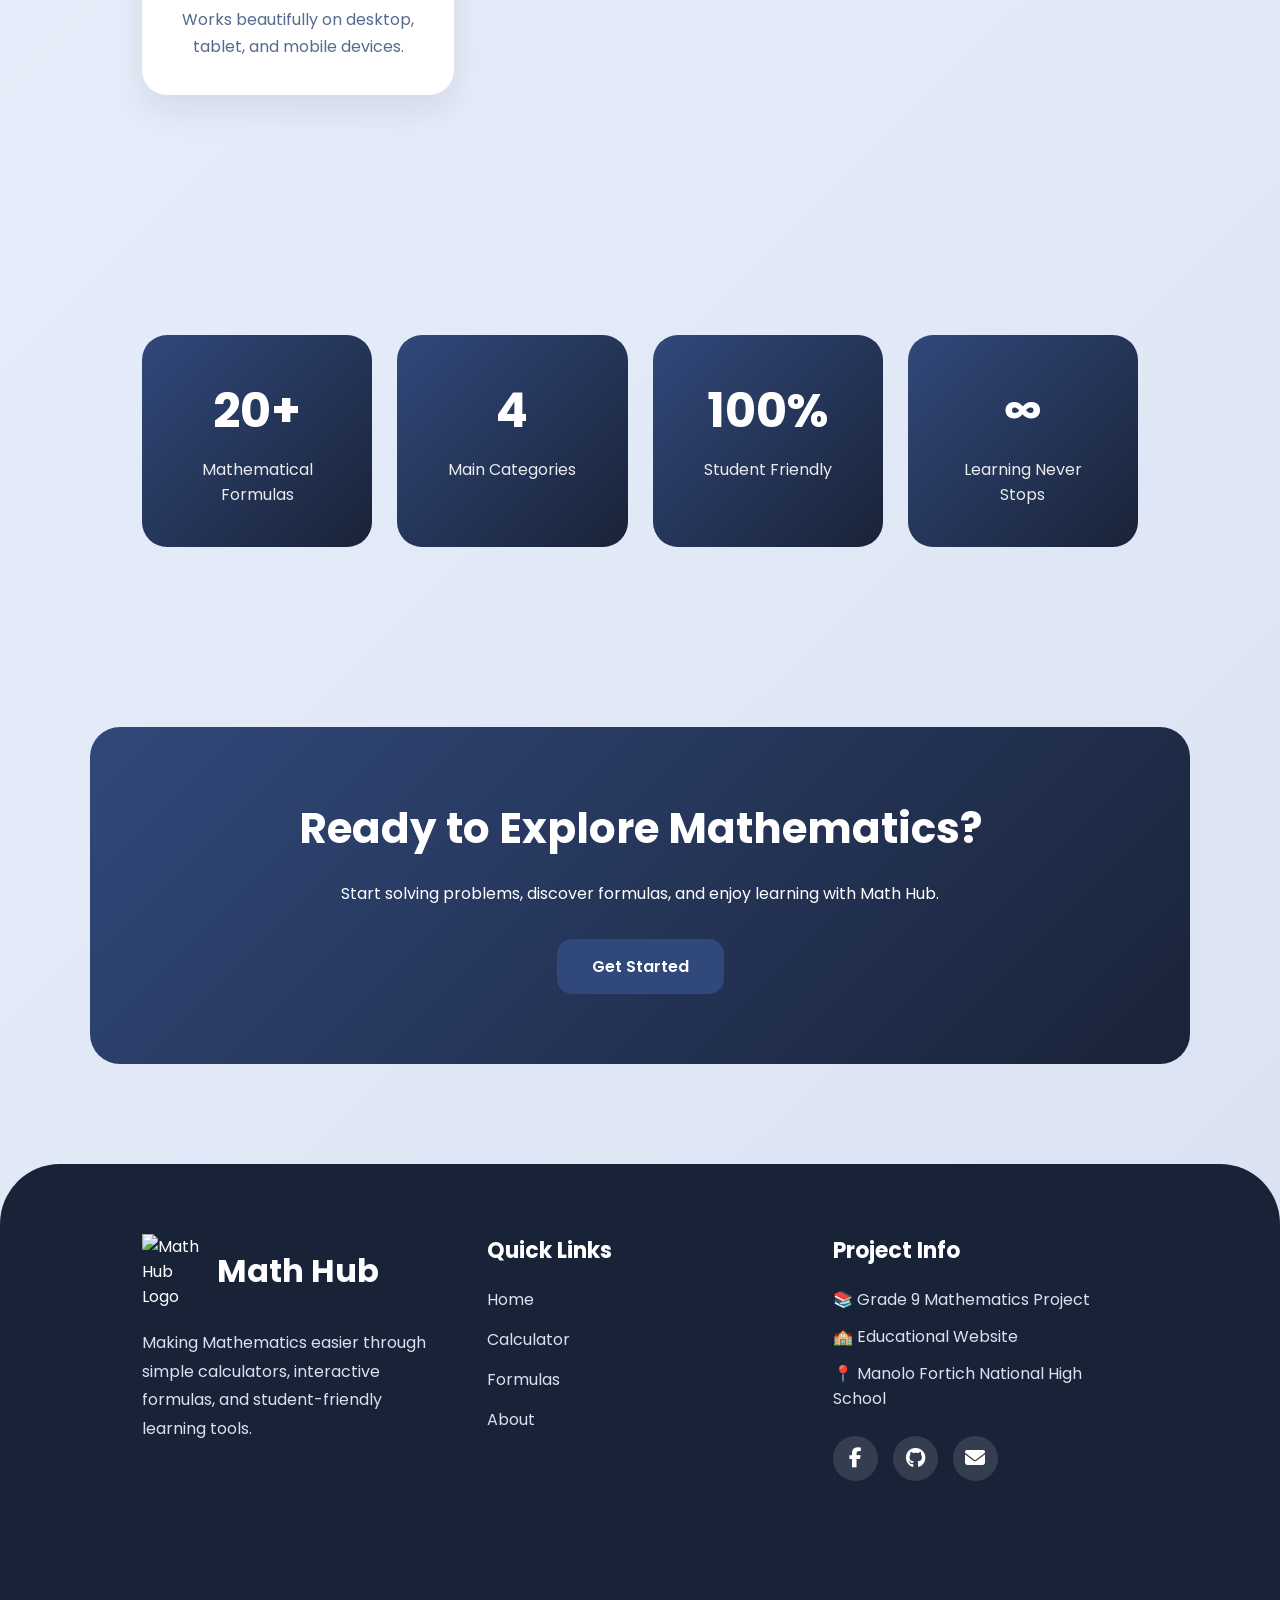
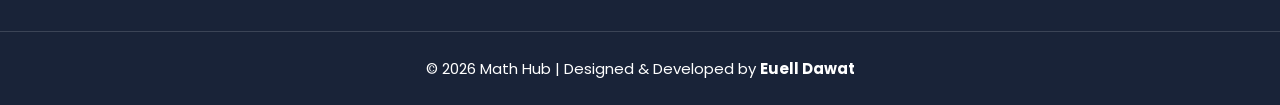
==== commit efb85f23: "Update index.html" ====
--- a/index.html
+++ b/index.html
@@ -34,7 +34,7 @@
 
         <div class="logo">
 
-            <img src="img/logo.png" alt="Logo">
+            <img src="maze(1).png" alt="Logo">
 
             <h2>Euclidian</h2>
 
@@ -231,21 +231,28 @@
     </a>
 
 </section>
+    
 <!--==================== FOOTER ====================-->
 
 <footer>
 
     <div class="footer-container">
 
-        <div class="footer-brand">
-
-            <img src="img/logo.png" alt="Math Hub Logo">
-
-            <h2>Euclidian</h2>
-
-            <p>
-                Making Mathematics Easier,<br>
-                One Formula at a Time.
+        <div class="footer-about">
+
+            <div class="footer-logo">
+
+                <img src="img/logo.png" alt="Math Hub Logo">
+
+                <h2>Math Hub</h2>
+
+            </div>
+
+            <p>
+
+                Making Mathematics easier through simple calculators,
+                interactive formulas, and student-friendly learning tools.
+
             </p>
 
         </div>
@@ -254,22 +261,39 @@
 
             <h3>Quick Links</h3>
 
-            <a href="index.html">Home</a>
-            <a href="calculator.html">Calculator</a>
-            <a href="formulas.html">Formulas</a>
-            <a href="about.html">About</a>
+            <ul>
+
+                <li><a href="index.html">Home</a></li>
+
+                <li><a href="calculator.html">Calculator</a></li>
+
+                <li><a href="formulas.html">Formulas</a></li>
+
+                <li><a href="about.html">About</a></li>
+
+            </ul>
 
         </div>
 
         <div class="footer-contact">
 
-            <h3>Project</h3>
-
-            <p>Grade 10 Mathematics Website</p>
-
-            <p>Created for Educational Purposes</p>
-
-            <p>School Year 2026</p>
+            <h3>Project Info</h3>
+
+            <p>📚 Grade 9 Mathematics Project</p>
+
+            <p>🏫 Educational Website</p>
+
+            <p>📍 Manolo Fortich National High School</p>
+
+            <div class="footer-social">
+
+                <a href="#"><i class="fab fa-facebook-f"></i></a>
+
+                <a href="#"><i class="fab fa-github"></i></a>
+
+                <a href="#"><i class="fas fa-envelope"></i></a>
+
+            </div>
 
         </div>
 
@@ -277,9 +301,9 @@
 
     <div class="footer-bottom">
 
-        <p>
-            © 2026 Euclidian | Designed and Developed by <strong>Euell Dawat in collaboration with AI</strong>
-        </p>
+        © 2026 Math Hub | Designed & Developed by <strong>Euell Dawat</strong>
+
+
 
     </div>
 
@@ -287,5 +311,6 @@
 
 <script src="script.js"></script>
 
+</footer>
 </body>
 </html>
--- a/style.css
+++ b/style.css
@@ -1,12 +1,17 @@
-/*=========================================
-            GOOGLE FONT
-=========================================*/
+/*==================================================
+                    GOOGLE FONT
+==================================================*/
+
+@import url('https://fonts.googleapis.com/css2?family=Poppins:wght@300;400;500;600;700;800&display=swap');
+
+/*==================================================
+                    RESET
+==================================================*/
 
 *{
     margin:0;
     padding:0;
     box-sizing:border-box;
-    font-family:'Poppins',sans-serif;
 }
 
 html{
@@ -14,516 +19,1726 @@
 }
 
 body{
-    background:#D9E1F1;
+
+    font-family:'Poppins',sans-serif;
+
+    background:linear-gradient(135deg,#EEF4FF,#D9E1F1);
+
     color:#192338;
+
     overflow-x:hidden;
-}
-
-/*=========================================
-            NAVBAR
-=========================================*/
+
+}
+
+/*==================================================
+                    VARIABLES
+==================================================*/
+
+:root{
+
+    --primary:#31487A;
+    --secondary:#192338;
+    --accent:#8FB3E2;
+
+    --white:#FFFFFF;
+
+    --light:#EEF4FF;
+
+    --gray:#556B8E;
+
+}
+
+/*==================================================
+                DEFAULT ELEMENTS
+==================================================*/
+
+img{
+
+    max-width:100%;
+
+    display:block;
+
+}
+
+a{
+
+    text-decoration:none;
+
+}
+
+ul{
+
+    list-style:none;
+
+}
+
+section{
+
+    padding:80px 8%;
+
+}
+
+/*==================================================
+                    NAVBAR
+==================================================*/
 
 header{
+
     position:fixed;
+
     top:0;
+
     left:0;
+
     width:100%;
-    background:rgba(25,35,56,.95);
-    backdrop-filter:blur(10px);
-    z-index:1000;
+
+    z-index:9999;
+
+    background:var(--secondary);
+
 }
 
 .navbar{
+
+    max-width:1300px;
+
+    height:85px;
+
+    margin:auto;
+
+    display:flex;
+
+    justify-content:space-between;
+
+    align-items:center;
+
+    padding:0 30px;
+
+}
+
+/*==================================================
+                    LOGO
+==================================================*/
+
+.logo{
+
+    display:flex;
+
+    align-items:center;
+
+    gap:15px;
+
+}
+
+.logo img{
+
+    width:55px;
+
+    height:55px;
+
+    object-fit:contain;
+
+}
+
+.logo h2{
+
+    color:white;
+
+    font-size:42px;
+
+    font-weight:700;
+
+}
+
+/*==================================================
+                NAVIGATION LINKS
+==================================================*/
+
+.nav-links{
+
+    display:flex;
+
+    align-items:center;
+
+    gap:40px;
+
+}
+
+.nav-links a{
+
+    color:white;
+
+    font-size:20px;
+
+    font-weight:500;
+
+    transition:.3s;
+
+    position:relative;
+
+}
+
+.nav-links a:hover{
+
+    color:var(--accent);
+
+}
+
+.nav-links a.active{
+
+    color:var(--accent);
+
+}
+
+.nav-links a::after{
+
+    content:"";
+
+    position:absolute;
+
+    left:0;
+
+    bottom:-10px;
+
+    width:0;
+
+    height:3px;
+
+    background:var(--accent);
+
+    transition:.3s;
+
+}
+
+.nav-links a:hover::after,
+
+.nav-links a.active::after{
+
+    width:100%;
+
+}
+
+/*==================================================
+                COMMON BUTTON
+==================================================*/
+
+.btn-primary{
+
+    display:inline-block;
+
+    background:var(--primary);
+
+    color:white;
+
+    padding:15px 35px;
+
+    border-radius:15px;
+
+    font-weight:600;
+
+    transition:.3s;
+
+}
+
+.btn-primary:hover{
+
+    background:var(--secondary);
+
+    transform:translateY(-4px);
+
+}
+
+/*==================================================
+            PAGE TITLE (Reusable)
+==================================================*/
+
+.page-title{
+
+    padding-top:160px;
+
+    text-align:center;
+
+}
+
+.page-title h1{
+
+    font-size:56px;
+
+    color:var(--secondary);
+
+    margin-bottom:15px;
+
+}
+
+.page-title p{
+
+    color:var(--gray);
+
+    font-size:18px;
+
+}
+
+/*==================================================
+                RESPONSIVE NAVBAR
+==================================================*/
+
+@media(max-width:900px){
+
+.logo h2{
+
+    font-size:30px;
+
+}
+
+.nav-links{
+
+    gap:20px;
+
+}
+
+.nav-links a{
+
+    font-size:17px;
+
+}
+
+}
+
+@media(max-width:700px){
+
+.navbar{
+
+    flex-direction:column;
+
+    justify-content:center;
+
+    height:130px;
+
+    gap:15px;
+
+}
+
+header{
+
+    position:relative;
+
+}
+
+.page-title{
+
+    padding-top:60px;
+
+}
+
+}
+
+/*==================================================
+                    HERO SECTION
+==================================================*/
+
+.hero{
+
+    min-height:100vh;
+
+    display:flex;
+
+    align-items:center;
+
+    justify-content:space-between;
+
+    gap:60px;
+
+    padding:140px 8% 80px;
+
+}
+
+.hero-text{
+
+    flex:1;
+
+}
+
+.hero-text h4{
+
+    color:var(--primary);
+
+    font-size:18px;
+
+    letter-spacing:3px;
+
+    margin-bottom:15px;
+
+}
+
+.hero-text h1{
+
+    font-size:64px;
+
+    line-height:1.2;
+
+    color:var(--secondary);
+
+    margin-bottom:20px;
+
+}
+
+.hero-text p{
+
+    font-size:18px;
+
+    color:var(--gray);
+
+    line-height:1.8;
+
+    margin-bottom:35px;
+
+    max-width:600px;
+
+}
+
+.hero-buttons{
+
+    display:flex;
+
+    gap:20px;
+
+    flex-wrap:wrap;
+
+}
+
+.btn-secondary{
+
+    display:inline-block;
+
+    background:transparent;
+
+    border:2px solid var(--primary);
+
+    color:var(--primary);
+
+    padding:15px 35px;
+
+    border-radius:15px;
+
+    font-weight:600;
+
+    transition:.3s;
+
+}
+
+.btn-secondary:hover{
+
+    background:var(--primary);
+
+    color:white;
+
+}
+
+.hero-image{
+
+    flex:1;
+
+    display:flex;
+
+    justify-content:center;
+
+    align-items:center;
+
+}
+
+.hero-image img{
+
+    width:100%;
+
+    max-width:500px;
+
+    animation:float 4s ease-in-out infinite;
+
+}
+
+/*==================================================
+                FLOAT ANIMATION
+==================================================*/
+
+@keyframes float{
+
+    0%{
+
+        transform:translateY(0);
+
+    }
+
+    50%{
+
+        transform:translateY(-15px);
+
+    }
+
+    100%{
+
+        transform:translateY(0);
+
+    }
+
+}
+
+/*==================================================
+                FEATURES
+==================================================*/
+
+.features{
+
+    max-width:1200px;
+
+    margin:auto;
+
+}
+
+.section-heading{
+
+    text-align:center;
+
+    margin-bottom:60px;
+
+}
+
+.section-heading h2{
+
+    font-size:46px;
+
+    margin-bottom:15px;
+
+    color:var(--secondary);
+
+}
+
+.section-heading p{
+
+    color:var(--gray);
+
+    font-size:18px;
+
+}
+
+.feature-grid{
+
+    display:grid;
+
+    grid-template-columns:repeat(auto-fit,minmax(250px,1fr));
+
+    gap:30px;
+
+}
+
+.feature-card{
+
+    background:white;
+
+    border-radius:25px;
+
+    padding:35px;
+
+    text-align:center;
+
+    box-shadow:0 15px 35px rgba(0,0,0,.08);
+
+    transition:.35s;
+
+}
+
+.feature-card:hover{
+
+    transform:translateY(-10px);
+
+    box-shadow:0 20px 40px rgba(49,72,122,.18);
+
+}
+
+.feature-card i{
+
+    font-size:55px;
+
+    color:var(--primary);
+
+    margin-bottom:20px;
+
+}
+
+.feature-card h3{
+
+    margin-bottom:15px;
+
+    color:var(--secondary);
+
+}
+
+.feature-card p{
+
+    color:var(--gray);
+
+    line-height:1.7;
+
+}
+
+/*==================================================
+                STATISTICS
+==================================================*/
+
+.statistics{
+
+    max-width:1200px;
+
+    margin:80px auto;
+
+    display:grid;
+
+    grid-template-columns:repeat(auto-fit,minmax(220px,1fr));
+
+    gap:25px;
+
+}
+
+.stat-card{
+
+    background:linear-gradient(135deg,var(--primary),var(--secondary));
+
+    color:white;
+
+    border-radius:25px;
+
+    padding:40px;
+
+    text-align:center;
+
+    transition:.35s;
+
+}
+
+.stat-card:hover{
+
+    transform:translateY(-8px);
+
+}
+
+.stat-card h2{
+
+    font-size:48px;
+
+    margin-bottom:10px;
+
+}
+
+.stat-card p{
+
+    opacity:.9;
+
+}
+
+/*==================================================
+                CALL TO ACTION
+==================================================*/
+
+.cta{
+
+    max-width:1100px;
+
+    margin:100px auto;
+
+    text-align:center;
+
+    background:linear-gradient(135deg,var(--primary),var(--secondary));
+
+    color:white;
+
+    border-radius:30px;
+
+    padding:70px 40px;
+
+}
+
+.cta h2{
+
+    font-size:42px;
+
+    margin-bottom:20px;
+
+}
+
+.cta p{
+
+    max-width:700px;
+
+    margin:0 auto 30px;
+
+    line-height:1.8;
+
+}
+
+/*==================================================
+                RESPONSIVE HOME
+==================================================*/
+
+@media(max-width:900px){
+
+.hero{
+
+    flex-direction:column;
+
+    text-align:center;
+
+}
+
+.hero-text h1{
+
+    font-size:48px;
+
+}
+
+.hero-buttons{
+
+    justify-content:center;
+
+}
+
+.hero-image{
+
+    margin-top:30px;
+
+}
+
+}
+
+@media(max-width:600px){
+
+.hero-text h1{
+
+    font-size:38px;
+
+}
+
+.section-heading h2{
+
+    font-size:34px;
+
+}
+
+.cta h2{
+
+    font-size:32px;
+
+}
+
+}
+
+/*==================================================
+                CALCULATOR PAGE
+==================================================*/
+
+.calculator-hero{
+
+    text-align:center;
+
+    padding:150px 8% 50px;
+
+}
+
+.calculator-hero h4{
+
+    color:var(--primary);
+
+    letter-spacing:3px;
+
+    margin-bottom:10px;
+
+}
+
+.calculator-hero h1{
+
+    font-size:52px;
+
+    color:var(--secondary);
+
+    margin-bottom:15px;
+
+}
+
+.calculator-hero p{
+
+    color:var(--gray);
+
+    font-size:18px;
+
+}
+
+/*==================================================
+            CALCULATOR LAYOUT
+==================================================*/
+
+.calculator-section{
+
+    max-width:1200px;
+
+    margin:auto;
+
+    display:grid;
+
+    grid-template-columns:2fr 1fr;
+
+    gap:40px;
+
+    align-items:start;
+
+}
+
+/*==================================================
+            CALCULATOR CARD
+==================================================*/
+
+.calculator-card{
+
+    background:rgba(255,255,255,.9);
+
+    backdrop-filter:blur(15px);
+
+    border-radius:30px;
+
+    padding:30px;
+
+    box-shadow:0 15px 35px rgba(0,0,0,.08);
+
+}
+
+/*==================================================
+                DISPLAY
+==================================================*/
+
+#display{
+
+    width:100%;
+
+    height:85px;
+
+    border:none;
+
+    outline:none;
+
+    border-radius:20px;
+
+    background:var(--secondary);
+
+    color:white;
+
+    font-size:34px;
+
+    text-align:right;
+
+    padding:20px;
+
+    margin-bottom:25px;
+
+}
+
+/*==================================================
+            BUTTON GRID
+==================================================*/
+
+.calculator-buttons{
+
+    display:grid;
+
+    grid-template-columns:repeat(4,1fr);
+
+    gap:18px;
+
+}
+
+.calculator-buttons button{
+
+    border:none;
+
+    border-radius:18px;
+
+    padding:20px;
+
+    font-size:22px;
+
+    font-weight:600;
+
+    cursor:pointer;
+
+    background:var(--light);
+
+    color:var(--secondary);
+
+    transition:.3s;
+
+}
+
+.calculator-buttons button:hover{
+
+    transform:translateY(-5px);
+
+    background:#DCE7FF;
+
+}
+
+.calculator-buttons button:active{
+
+    transform:scale(.95);
+
+}
+
+/*==================================================
+            OPERATOR BUTTONS
+==================================================*/
+
+.operator{
+
+    background:var(--primary)!important;
+
+    color:white!important;
+
+}
+
+.operator:hover{
+
+    background:var(--secondary)!important;
+
+}
+
+/*==================================================
+                EQUAL BUTTON
+==================================================*/
+
+.equal{
+
+    background:var(--accent)!important;
+
+    color:var(--secondary)!important;
+
+    font-size:28px;
+
+}
+
+.equal:hover{
+
+    background:#75A3E8!important;
+
+}
+
+/*==================================================
+                TIPS CARD
+==================================================*/
+
+.tips-card{
+
+    background:white;
+
+    border-radius:30px;
+
+    padding:30px;
+
+    box-shadow:0 15px 35px rgba(0,0,0,.08);
+
+}
+
+.tips-card h2{
+
+    margin-bottom:20px;
+
+    color:var(--secondary);
+
+}
+
+.tips-card h2 i{
+
+    color:gold;
+
+    margin-right:8px;
+
+}
+
+.tips-card ul{
+
+    display:flex;
+
+    flex-direction:column;
+
+    gap:15px;
+
+}
+
+.tips-card li{
+
+    color:var(--gray);
+
+    font-size:17px;
+
+}
+
+/*==================================================
+            CALCULATOR RESPONSIVE
+==================================================*/
+
+@media(max-width:900px){
+
+.calculator-section{
+
+    grid-template-columns:1fr;
+
+}
+
+}
+
+@media(max-width:600px){
+
+.calculator-hero h1{
+
+    font-size:38px;
+
+}
+
+#display{
+
+    font-size:28px;
+
+}
+
+.calculator-buttons button{
+
+    padding:15px;
+
+    font-size:18px;
+
+}
+
+}
+/*==================================================
+                FORMULA PAGE
+==================================================*/
+
+.formula-hero{
+
+    padding:170px 8% 70px;
+
+    text-align:center;
+
+}
+
+.formula-hero h4{
+
+    color:#31487A;
+
+    letter-spacing:3px;
+
+    margin-bottom:10px;
+
+    font-weight:600;
+
+}
+
+.formula-hero h1{
+
+    font-size:60px;
+
+    color:#192338;
+
+    margin-bottom:20px;
+
+}
+
+.formula-hero p{
+
+    max-width:700px;
+
+    margin:auto;
+
+    color:#556B8E;
+
+    line-height:1.8;
+
+    font-size:18px;
+
+}
+
+/*==================================================
+                FORMULA GRID
+==================================================*/
+
+.formula-grid{
+
     width:90%;
+
+    max-width:1300px;
+
+    margin:0 auto 100px;
+
+    display:grid;
+
+    grid-template-columns:repeat(auto-fit,minmax(320px,1fr));
+
+    gap:35px;
+
+}
+
+/*==================================================
+            SECTION TITLE
+==================================================*/
+
+.formula-section-title{
+
+    grid-column:1/-1;
+
+    display:flex;
+
+    align-items:center;
+
+    gap:18px;
+
+    background:linear-gradient(135deg,#31487A,#192338);
+
+    color:white;
+
+    padding:20px 30px;
+
+    border-radius:20px;
+
+    margin-top:20px;
+
+    margin-bottom:10px;
+
+    box-shadow:0 15px 30px rgba(0,0,0,.15);
+
+}
+
+.formula-section-title i{
+
+    font-size:32px;
+
+}
+
+.formula-section-title h2{
+
+    font-size:30px;
+
+}
+
+/*==================================================
+                FORMULA CARD
+==================================================*/
+
+.formula-card{
+
+    background:white;
+
+    border-radius:30px;
+
+    padding:35px;
+
+    text-align:center;
+
+    box-shadow:0 15px 35px rgba(0,0,0,.08);
+
+    transition:.35s ease;
+
+}
+
+.formula-card:hover{
+
+    transform:translateY(-10px);
+
+    box-shadow:0 20px 40px rgba(49,72,122,.18);
+
+}
+
+/*==================================================
+                ICON
+==================================================*/
+
+.formula-icon{
+
+    width:90px;
+
+    height:90px;
+
+    margin:auto;
+
+    margin-bottom:25px;
+
+    border-radius:50%;
+
+    display:flex;
+
+    justify-content:center;
+
+    align-items:center;
+
+    background:linear-gradient(135deg,#31487A,#192338);
+
+    color:white;
+
+    font-size:38px;
+
+}
+
+/*==================================================
+                TEXT
+==================================================*/
+
+.formula-card h2{
+
+    color:#192338;
+
+    margin-bottom:10px;
+
+}
+
+.formula-card h3{
+
+    color:#31487A;
+
+    margin-bottom:15px;
+
+    font-size:25px;
+
+}
+
+.formula-card p{
+
+    color:#556B8E;
+
+    margin-bottom:20px;
+
+    line-height:1.6;
+
+}
+
+/*==================================================
+                INPUTS
+==================================================*/
+
+.formula-card input{
+
+    width:100%;
+
+    padding:15px;
+
+    margin-bottom:15px;
+
+    border:2px solid #D9E1F1;
+
+    border-radius:15px;
+
+    outline:none;
+
+    font-size:16px;
+
+    transition:.3s;
+
+}
+
+.formula-card input:focus{
+
+    border-color:#31487A;
+
+}
+
+/*==================================================
+                BUTTON
+==================================================*/
+
+.formula-card button{
+
+    width:100%;
+
+    border:none;
+
+    padding:15px;
+
+    border-radius:15px;
+
+    background:#31487A;
+
+    color:white;
+
+    font-size:17px;
+
+    font-weight:600;
+
+    cursor:pointer;
+
+    transition:.3s;
+
+}
+
+.formula-card button:hover{
+
+    background:#192338;
+
+    transform:translateY(-3px);
+
+}
+
+/*==================================================
+                RESULT
+==================================================*/
+
+.result{
+
+    margin-top:20px;
+
+    background:#EEF4FF;
+
+    border-radius:15px;
+
+    padding:18px;
+
+    min-height:60px;
+
+    display:flex;
+
+    justify-content:center;
+
+    align-items:center;
+
+    color:#192338;
+
+    font-weight:600;
+
+}
+
+/*==================================================
+                RESPONSIVE
+==================================================*/
+
+@media(max-width:900px){
+
+.formula-hero h1{
+
+    font-size:45px;
+
+}
+
+}
+
+@media(max-width:768px){
+
+.formula-grid{
+
+    grid-template-columns:1fr;
+
+}
+
+.formula-section-title{
+
+    justify-content:center;
+
+    text-align:center;
+
+}
+
+}
+
+@media(max-width:500px){
+
+.formula-hero{
+
+    padding-top:140px;
+
+}
+
+.formula-hero h1{
+
+    font-size:36px;
+
+}
+
+.formula-card{
+
+    padding:25px;
+
+}
+
+}
+/*==================================================
+                    ABOUT PAGE
+==================================================*/
+
+.about-hero{
+
+    text-align:center;
+
+    padding:150px 8% 80px;
+
+}
+
+.about-hero h4{
+
+    color:var(--primary);
+
+    letter-spacing:3px;
+
+    margin-bottom:10px;
+
+}
+
+.about-hero h1{
+
+    font-size:54px;
+
+    color:var(--secondary);
+
+    margin-bottom:15px;
+
+}
+
+.about-hero p{
+
+    max-width:700px;
+
+    margin:auto;
+
+    color:var(--gray);
+
+    line-height:1.8;
+
+    font-size:18px;
+
+}
+
+/*==================================================
+                DEVELOPER CARD
+==================================================*/
+
+.developer-card{
+
+    max-width:1100px;
+
+    margin:0 auto 80px;
+
+    display:flex;
+
+    align-items:center;
+
+    gap:40px;
+
+    background:white;
+
+    border-radius:30px;
+
+    padding:40px;
+
+    box-shadow:0 15px 35px rgba(0,0,0,.08);
+
+}
+
+.developer-image{
+
+    flex:1;
+
+    display:flex;
+
+    justify-content:center;
+
+}
+
+.developer-image img{
+
+    width:220px;
+
+    height:220px;
+
+    border-radius:50%;
+
+    object-fit:cover;
+
+    border:8px solid var(--accent);
+
+}
+
+.developer-info{
+
+    flex:2;
+
+}
+
+.developer-info h2{
+
+    font-size:36px;
+
+    color:var(--secondary);
+
+    margin-bottom:10px;
+
+}
+
+.developer-info h4{
+
+    color:var(--primary);
+
+    margin-bottom:20px;
+
+}
+
+.developer-info p{
+
+    color:var(--gray);
+
+    line-height:1.8;
+
+}
+
+/*==================================================
+                MISSION & VISION
+==================================================*/
+
+.about-grid{
+
+    max-width:1100px;
+
+    margin:auto;
+
+    display:grid;
+
+    grid-template-columns:repeat(2,1fr);
+
+    gap:30px;
+
+}
+
+.about-card{
+
+    background:white;
+
+    border-radius:25px;
+
+    padding:35px;
+
+    text-align:center;
+
+    box-shadow:0 15px 35px rgba(0,0,0,.08);
+
+    transition:.35s;
+
+}
+
+.about-card:hover{
+
+    transform:translateY(-8px);
+
+}
+
+.about-card i{
+
+    font-size:50px;
+
+    color:var(--primary);
+
+    margin-bottom:20px;
+
+}
+
+.about-card h3{
+
+    margin-bottom:15px;
+
+    color:var(--secondary);
+
+}
+
+.about-card p{
+
+    color:var(--gray);
+
+    line-height:1.7;
+
+}
+
+/*==================================================
+                PROJECT SECTION
+==================================================*/
+
+.project-section{
+
+    max-width:1100px;
+
+    margin:80px auto;
+
+    background:white;
+
+    border-radius:30px;
+
+    padding:50px;
+
+    box-shadow:0 15px 35px rgba(0,0,0,.08);
+
+}
+
+.project-section h2{
+
+    text-align:center;
+
+    margin-bottom:25px;
+
+    color:var(--secondary);
+
+}
+
+.project-section p{
+
+    text-align:center;
+
+    color:var(--gray);
+
+    line-height:1.9;
+
+}
+
+/*==================================================
+                REFLECTION
+==================================================*/
+
+.reflection{
+
+    max-width:1100px;
+
+    margin:80px auto;
+
+    background:linear-gradient(135deg,var(--primary),var(--secondary));
+
+    color:white;
+
+    border-radius:30px;
+
+    padding:50px;
+
+}
+
+.reflection h2{
+
+    text-align:center;
+
+    margin-bottom:25px;
+
+}
+
+.reflection p{
+
+    text-align:center;
+
+    line-height:2;
+
+    font-size:17px;
+
+}
+
+/*==================================================
+                RESPONSIVE
+==================================================*/
+
+@media(max-width:900px){
+
+.developer-card{
+
+    flex-direction:column;
+
+    text-align:center;
+
+}
+
+.about-grid{
+
+    grid-template-columns:1fr;
+
+}
+
+}
+
+@media(max-width:600px){
+
+.about-hero h1{
+
+    font-size:40px;
+
+}
+
+.developer-image img{
+
+    width:180px;
+
+    height:180px;
+
+}
+
+.project-section,
+
+.reflection{
+
+    padding:30px;
+
+}
+
+}
+/*==================================================
+                    FOOTER
+==================================================*/
+
+footer{
+
+    background:var(--secondary);
+
+    color:white;
+
+    margin-top:100px;
+
+    border-radius:60px 60px 0 0;
+
+}
+
+.footer-container{
+
     max-width:1200px;
+
     margin:auto;
+
+    padding:70px 8%;
+
+    display:grid;
+
+    grid-template-columns:repeat(auto-fit,minmax(250px,1fr));
+
+    gap:40px;
+
+}
+
+.footer-logo{
+
     display:flex;
-    justify-content:space-between;
+
     align-items:center;
-    padding:18px 0;
-}
-
-.logo{
-    display:flex;
-    align-items:center;
-    gap:12px;
-}
-
-.logo img{
-    width:50px;
-    height:50px;
-    object-fit:contain;
-}
-
-.logo h2{
-    color:#fff;
-    font-size:28px;
-    font-weight:700;
-}
-
-.nav-links{
-    display:flex;
-    list-style:none;
-    gap:35px;
-}
-
-.nav-links a{
-    text-decoration:none;
-    color:#fff;
-    font-weight:500;
-    transition:.3s;
-    position:relative;
-}
-
-.nav-links a:hover,
-.nav-links .active{
-    color:#8FB3E2;
-}
-
-.nav-links a::after{
-    content:"";
-    position:absolute;
-    left:0;
-    bottom:-6px;
-    width:0;
-    height:2px;
-    background:#8FB3E2;
-    transition:.3s;
-}
-
-.nav-links a:hover::after,
-.nav-links .active::after{
-    width:100%;
-}
-
-/*=========================================
-            HERO SECTION
-=========================================*/
-
-.hero{
-    min-height:100vh;
-    width:90%;
-    max-width:1200px;
-    margin:auto;
-    display:flex;
-    align-items:center;
-    justify-content:space-between;
-    gap:60px;
-    padding-top:100px;
-}
-
-.hero-content{
-    flex:1;
-}
-
-.hero-content h4{
-    color:#31487A;
-    letter-spacing:3px;
-    margin-bottom:15px;
-}
-
-.hero-content h1{
-    font-size:72px;
+
+    gap:15px;
+
     margin-bottom:20px;
-    line-height:1.1;
-}
-
-.hero-content span{
-    color:#31487A;
-}
-
-.hero-content p{
-    color:#556B8E;
-    line-height:1.8;
-    font-size:18px;
-    margin-bottom:35px;
-    max-width:550px;
-}
-
-.hero-buttons{
-    display:flex;
-    gap:20px;
-}
-
-.btn-primary,
-.btn-secondary{
-    text-decoration:none;
-    padding:15px 35px;
-    border-radius:50px;
-    font-weight:600;
-    transition:.35s;
-}
-
-.btn-primary{
-    background:#31487A;
-    color:white;
-}
-
-.btn-primary:hover{
-    background:#192338;
-    transform:translateY(-5px);
-    box-shadow:0 12px 30px rgba(49,72,122,.35);
-}
-
-.btn-secondary{
-    border:2px solid #31487A;
-    color:#31487A;
-}
-
-.btn-secondary:hover{
-    background:#31487A;
-    color:white;
-    transform:translateY(-5px);
-}
-
-.hero-image{
-    flex:1;
-    display:flex;
-    justify-content:center;
-}
-
-.hero-image img{
-    width:100%;
-    max-width:500px;
-    animation:float 4s ease-in-out infinite;
-}
-
-/*=========================================
-        BACKGROUND DECORATION
-=========================================*/
-
-body::before{
-    content:"";
-    position:fixed;
-    top:-150px;
-    right:-150px;
-    width:350px;
-    height:350px;
-    background:#8FB3E2;
-    opacity:.2;
-    border-radius:50%;
-    filter:blur(70px);
-    z-index:-1;
-}
-
-body::after{
-    content:"";
-    position:fixed;
-    bottom:-180px;
-    left:-180px;
-    width:400px;
-    height:400px;
-    background:#31487A;
-    opacity:.15;
-    border-radius:50%;
-    filter:blur(90px);
-    z-index:-1;
-}
-
-/*=========================================
-            ANIMATION
-=========================================*/
-
-@keyframes float{
-
-    0%{
-        transform:translateY(0);
-    }
-
-    50%{
-        transform:translateY(-20px);
-    }
-
-    100%{
-        transform:translateY(0);
-    }
-
-}
-
-/*=========================================
-            RESPONSIVE
-=========================================*/
-
-@media(max-width:900px){
-
-.hero{
-
-    flex-direction:column;
-    text-align:center;
-    padding-top:150px;
-
-}
-
-.hero-content h1{
-
-    font-size:52px;
-
-}
-
-.hero-content p{
-
-    margin:auto;
-    margin-bottom:30px;
-
-}
-
-.hero-buttons{
-
-    justify-content:center;
-    flex-wrap:wrap;
-
-}
-
-}
-
-@media(max-width:600px){
-
-.logo h2{
-
-    font-size:22px;
-
-}
-
-.navbar{
-
-    flex-direction:column;
-    gap:15px;
-
-}
-
-.nav-links{
-
-    gap:18px;
-    flex-wrap:wrap;
-    justify-content:center;
-
-}
-
-.hero-content h1{
-
-    font-size:40px;
-
-}
-
-.hero-content p{
-
-    font-size:16px;
-
-}
-
-.hero-buttons{
-
-    flex-direction:column;
-
-}
-
-.btn-primary,
-.btn-secondary{
-
-    width:100%;
-    text-align:center;
-
-}
-
-}
-
-/*=========================================
-        FEATURES SECTION
-=========================================*/
-
-.features{
-
-    width:90%;
-    max-width:1200px;
-    margin:100px auto;
-
-}
-
-.section-heading{
-
-    text-align:center;
-    margin-bottom:60px;
-
-}
-
-.section-heading h2{
-
-    font-size:48px;
-    color:#192338;
-
-}
-
-.section-heading p{
-
-    color:#556B8E;
-    margin-top:15px;
-    font-size:18px;
-
-}
-
-.feature-grid{
-
-    display:grid;
-    grid-template-columns:repeat(auto-fit,minmax(250px,1fr));
-    gap:30px;
-
-}
-
-.feature-card{
-
-    background:white;
-    border-radius:25px;
-    padding:35px;
-    text-align:center;
-    transition:.35s;
-    box-shadow:0 10px 30px rgba(0,0,0,.08);
-
-}
-
-.feature-card:hover{
-
-    transform:translateY(-12px);
-    box-shadow:0 20px 40px rgba(49,72,122,.20);
-
-}
-
-.feature-card i{
-
-    font-size:55px;
-    color:#31487A;
-    margin-bottom:20px;
-
-}
-
-.feature-card h3{
-
-    margin-bottom:15px;
-    color:#192338;
-
-}
-
-.feature-card p{
-
-    color:#556B8E;
-    line-height:1.8;
-
-}
-
-/*=========================================
-            STATISTICS
-=========================================*/
-
-.statistics{
-
-    width:90%;
-    max-width:1200px;
-    margin:80px auto;
-    display:grid;
-    grid-template-columns:repeat(auto-fit,minmax(220px,1fr));
-    gap:25px;
-
-}
-
-.stat-card{
-
-    background:linear-gradient(135deg,#31487A,#192338);
-    color:white;
-    padding:40px;
-    border-radius:25px;
-    text-align:center;
-    transition:.35s;
-
-}
-
-.stat-card:hover{
-
-    transform:translateY(-10px);
-
-}
-
-.stat-card h2{
-
-    font-size:48px;
-    margin-bottom:10px;
-
-}
-
-/*=========================================
-        CALL TO ACTION
-=========================================*/
-
-.cta{
-
-    width:90%;
-    max-width:1100px;
-    margin:100px auto;
-    padding:70px;
-    border-radius:30px;
-    background:linear-gradient(135deg,#31487A,#192338);
-    text-align:center;
-    color:white;
-
-}
-
-.cta h2{
-
-    font-size:42px;
-    margin-bottom:20px;
-
-}
-
-.cta p{
-
-    max-width:700px;
-    margin:0 auto 35px;
-    line-height:1.8;
-
-}
-
-/*=========================================
-                FOOTER
-=========================================*/
-
-footer{
-
-    margin-top:120px;
-    background:#192338;
-    color:white;
-    border-radius:60px 60px 0 0;
-
-}
-
-.footer-container{
-
-    width:90%;
-    max-width:1200px;
-    margin:auto;
-
-    display:grid;
-    grid-template-columns:repeat(auto-fit,minmax(250px,1fr));
-    gap:50px;
-
-    padding:70px 0;
-
-}
-
-.footer-brand img{
-
-    width:70px;
-    margin-bottom:15px;
-
-}
-
-.footer-brand h2{
-
-    margin-bottom:15px;
+
+}
+
+.footer-logo img{
+
+    width:60px;
+
+}
+
+.footer-logo h2{
+
     font-size:32px;
 
 }
 
-.footer-brand p{
-
-    color:#D9E1F1;
+.footer-about p{
+
+    color:#d9e1f1;
+
     line-height:1.8;
 
 }
@@ -533,45 +1748,365 @@
 
     margin-bottom:20px;
 
-}
-
-.footer-links{
+    font-size:22px;
+
+}
+
+.footer-links ul{
 
     display:flex;
+
     flex-direction:column;
 
+    gap:15px;
+
 }
 
 .footer-links a{
 
-    color:#D9E1F1;
-    text-decoration:none;
-    margin:8px 0;
+    color:#d9e1f1;
+
     transition:.3s;
 
 }
 
 .footer-links a:hover{
 
-    color:#8FB3E2;
+    color:var(--accent);
+
     padding-left:8px;
 
 }
 
 .footer-contact p{
 
-    color:#D9E1F1;
-    margin:10px 0;
+    margin:12px 0;
+
+    color:#d9e1f1;
+
+}
+
+.footer-social{
+
+    display:flex;
+
+    gap:15px;
+
+    margin-top:25px;
+
+}
+
+.footer-social a{
+
+    width:45px;
+
+    height:45px;
+
+    border-radius:50%;
+
+    background:rgba(255,255,255,.12);
+
+    display:flex;
+
+    justify-content:center;
+
+    align-items:center;
+
+    color:white;
+
+    font-size:20px;
+
+    transition:.3s;
+
+}
+
+.footer-social a:hover{
+
+    background:var(--accent);
+
+    color:var(--secondary);
+
+    transform:translateY(-5px);
 
 }
 
 .footer-bottom{
 
-    text-align:center;
     border-top:1px solid rgba(255,255,255,.15);
 
+    text-align:center;
+
     padding:25px;
 
-    color:#D9E1F1;
-
-}
+    color:#d9e1f1;
+
+    font-size:15px;
+
+}
+
+/*=========================================
+                ABOUT PAGE
+=========================================*/
+
+.about-hero{
+
+    padding:170px 8% 80px;
+
+    text-align:center;
+
+}
+
+.about-hero h4{
+
+    color:#31487A;
+
+    letter-spacing:3px;
+
+    margin-bottom:10px;
+
+}
+
+.about-hero h1{
+
+    font-size:52px;
+
+    color:#192338;
+
+    margin-bottom:20px;
+
+}
+
+.about-hero p{
+
+    max-width:750px;
+
+    margin:auto;
+
+    color:#556B8E;
+
+    line-height:1.8;
+
+}
+
+/* Developer */
+
+.developer-section{
+
+    width:90%;
+
+    max-width:1200px;
+
+    margin:0 auto 80px;
+
+}
+
+.developer-card{
+
+    background:white;
+
+    border-radius:30px;
+
+    padding:40px;
+
+    display:flex;
+
+    gap:40px;
+
+    align-items:center;
+
+    box-shadow:0 15px 35px rgba(0,0,0,.08);
+
+}
+
+.developer-image img{
+
+    width:220px;
+
+    height:220px;
+
+    object-fit:cover;
+
+    border-radius:50%;
+
+    border:8px solid #8FB3E2;
+
+}
+
+.developer-info{
+
+    flex:1;
+
+}
+
+.developer-info h2{
+
+    font-size:38px;
+
+    color:#192338;
+
+}
+
+.developer-info h4{
+
+    color:#31487A;
+
+    margin:15px 0;
+
+}
+
+.developer-info p{
+
+    color:#556B8E;
+
+    line-height:1.8;
+
+}
+
+/* Mission Vision */
+
+.mission-vision{
+
+    width:90%;
+
+    max-width:1200px;
+
+    margin:auto;
+
+    display:grid;
+
+    grid-template-columns:repeat(auto-fit,minmax(320px,1fr));
+
+    gap:30px;
+
+}
+
+.info-card{
+
+    background:white;
+
+    border-radius:25px;
+
+    padding:35px;
+
+    text-align:center;
+
+    box-shadow:0 15px 35px rgba(0,0,0,.08);
+
+    transition:.35s;
+
+}
+
+.info-card:hover{
+
+    transform:translateY(-10px);
+
+}
+
+.info-card i{
+
+    font-size:50px;
+
+    color:#31487A;
+
+    margin-bottom:20px;
+
+}
+
+.info-card h2{
+
+    margin-bottom:15px;
+
+}
+
+.info-card p{
+
+    color:#556B8E;
+
+    line-height:1.7;
+
+}
+
+/* Project */
+
+.project-section,
+.reflection-section{
+
+    width:90%;
+
+    max-width:1100px;
+
+    margin:80px auto;
+
+    background:white;
+
+    padding:50px;
+
+    border-radius:30px;
+
+    box-shadow:0 15px 35px rgba(0,0,0,.08);
+
+    text-align:center;
+
+}
+
+.project-section h2,
+.reflection-section h2{
+
+    color:#192338;
+
+    margin-bottom:20px;
+
+}
+
+.project-section p,
+.reflection-section p{
+
+    color:#556B8E;
+
+    line-height:1.9;
+
+}
+
+/* Footer */
+
+.footer-bottom{
+
+    background:#192338;
+
+    color:white;
+
+    text-align:center;
+
+    padding:25px;
+
+    margin-top:80px;
+
+}
+
+/* Responsive */
+
+@media(max-width:900px){
+
+.developer-card{
+
+    flex-direction:column;
+
+    text-align:center;
+
+}
+
+.developer-image img{
+
+    width:180px;
+
+    height:180px;
+
+}
+
+.about-hero h1{
+
+    font-size:40px;
+
+}
+
+}
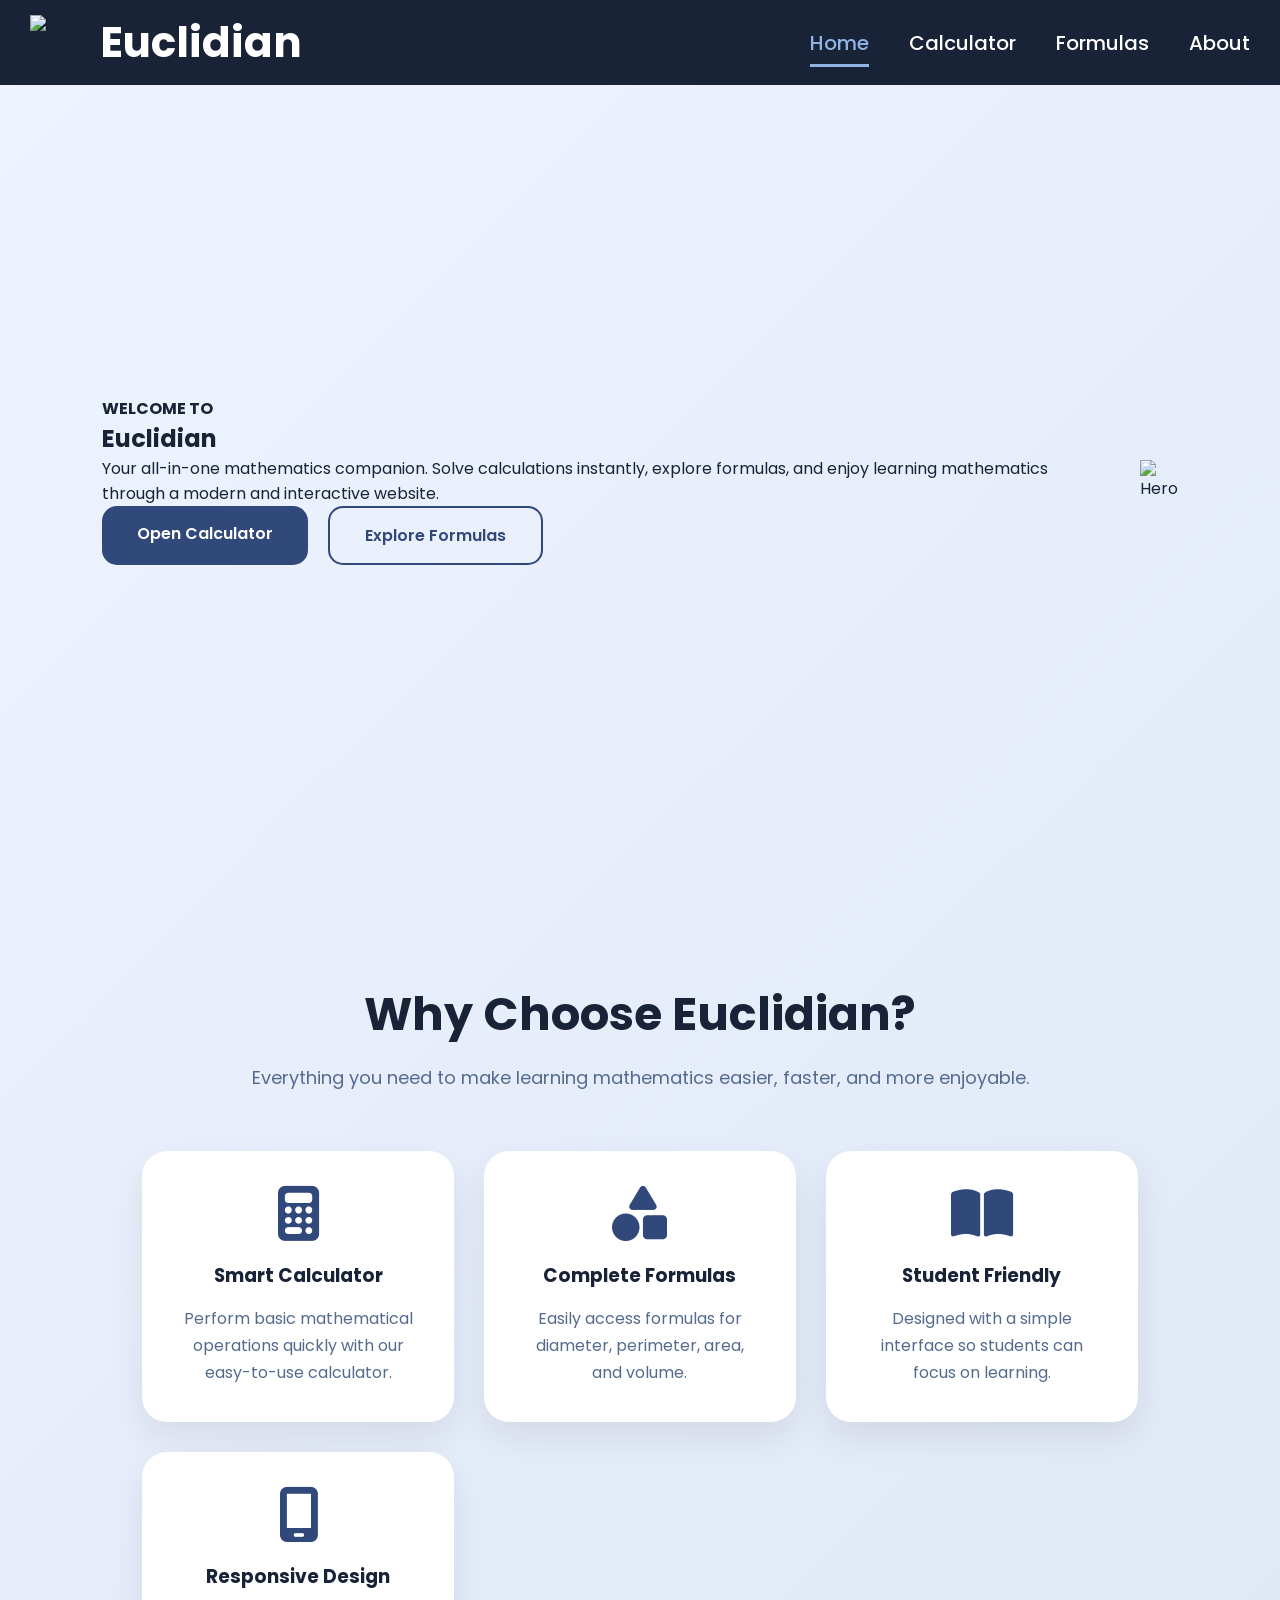
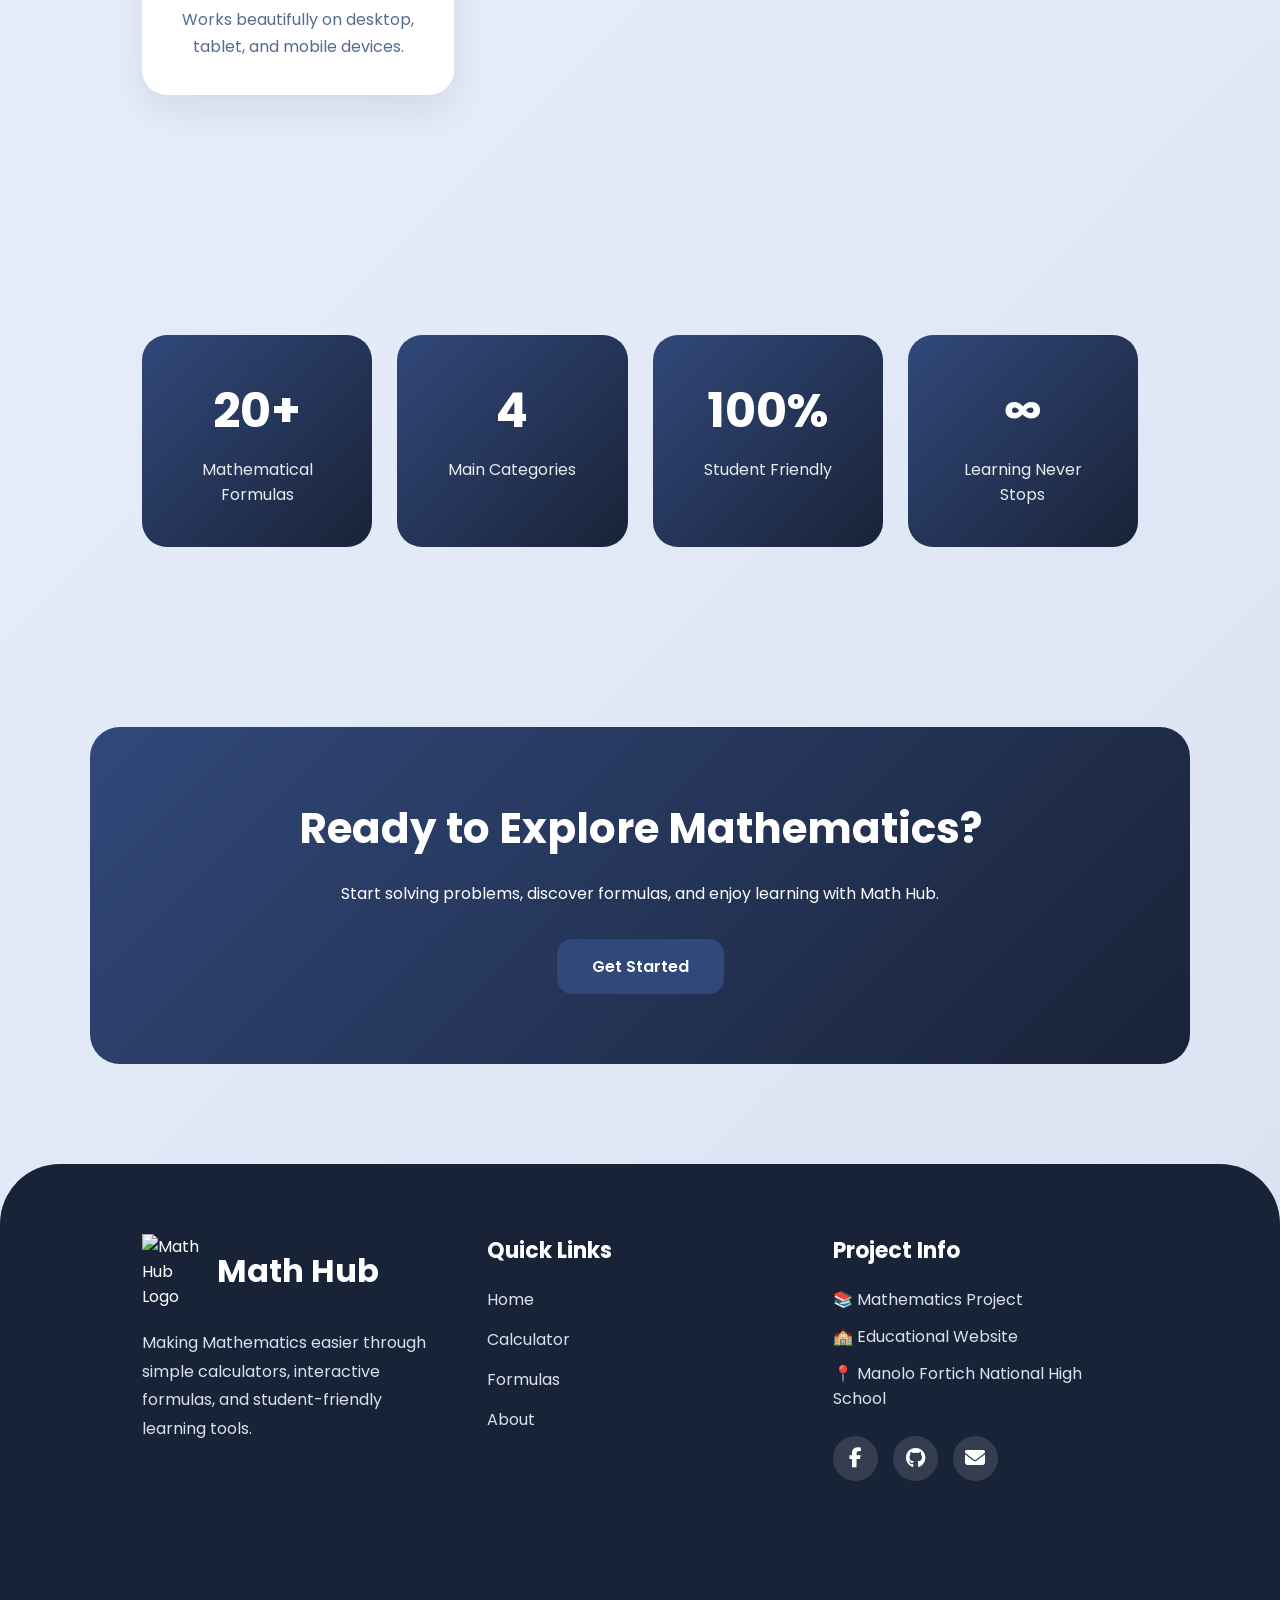
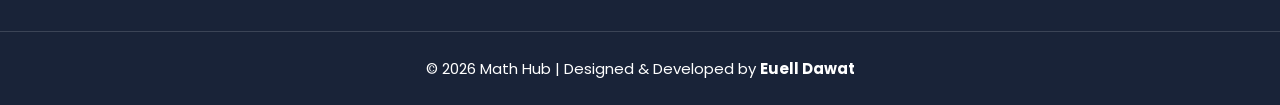
==== commit 07fdfef0: "Update index.html" ====
--- a/index.html
+++ b/index.html
@@ -279,7 +279,7 @@
 
             <h3>Project Info</h3>
 
-            <p>📚 Grade 9 Mathematics Project</p>
+            <p>📚 Mathematics Project</p>
 
             <p>🏫 Educational Website</p>
 
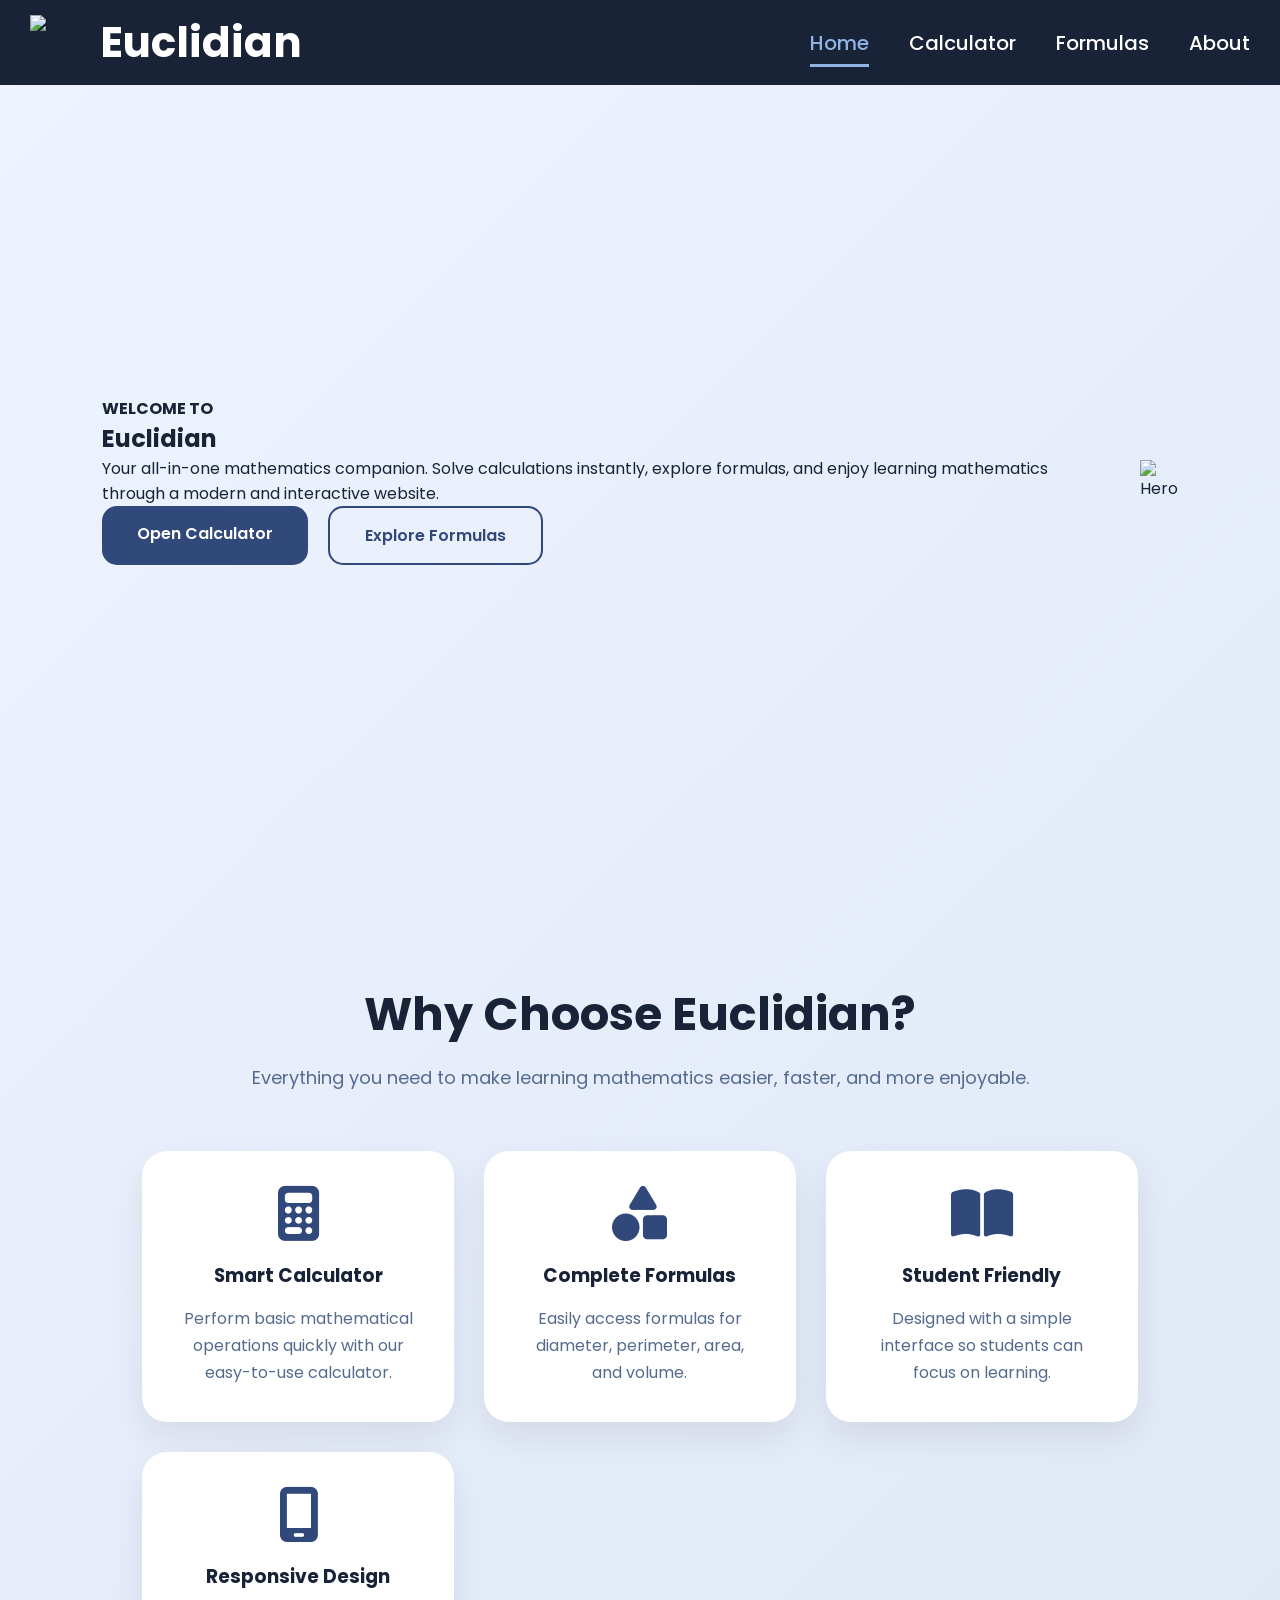
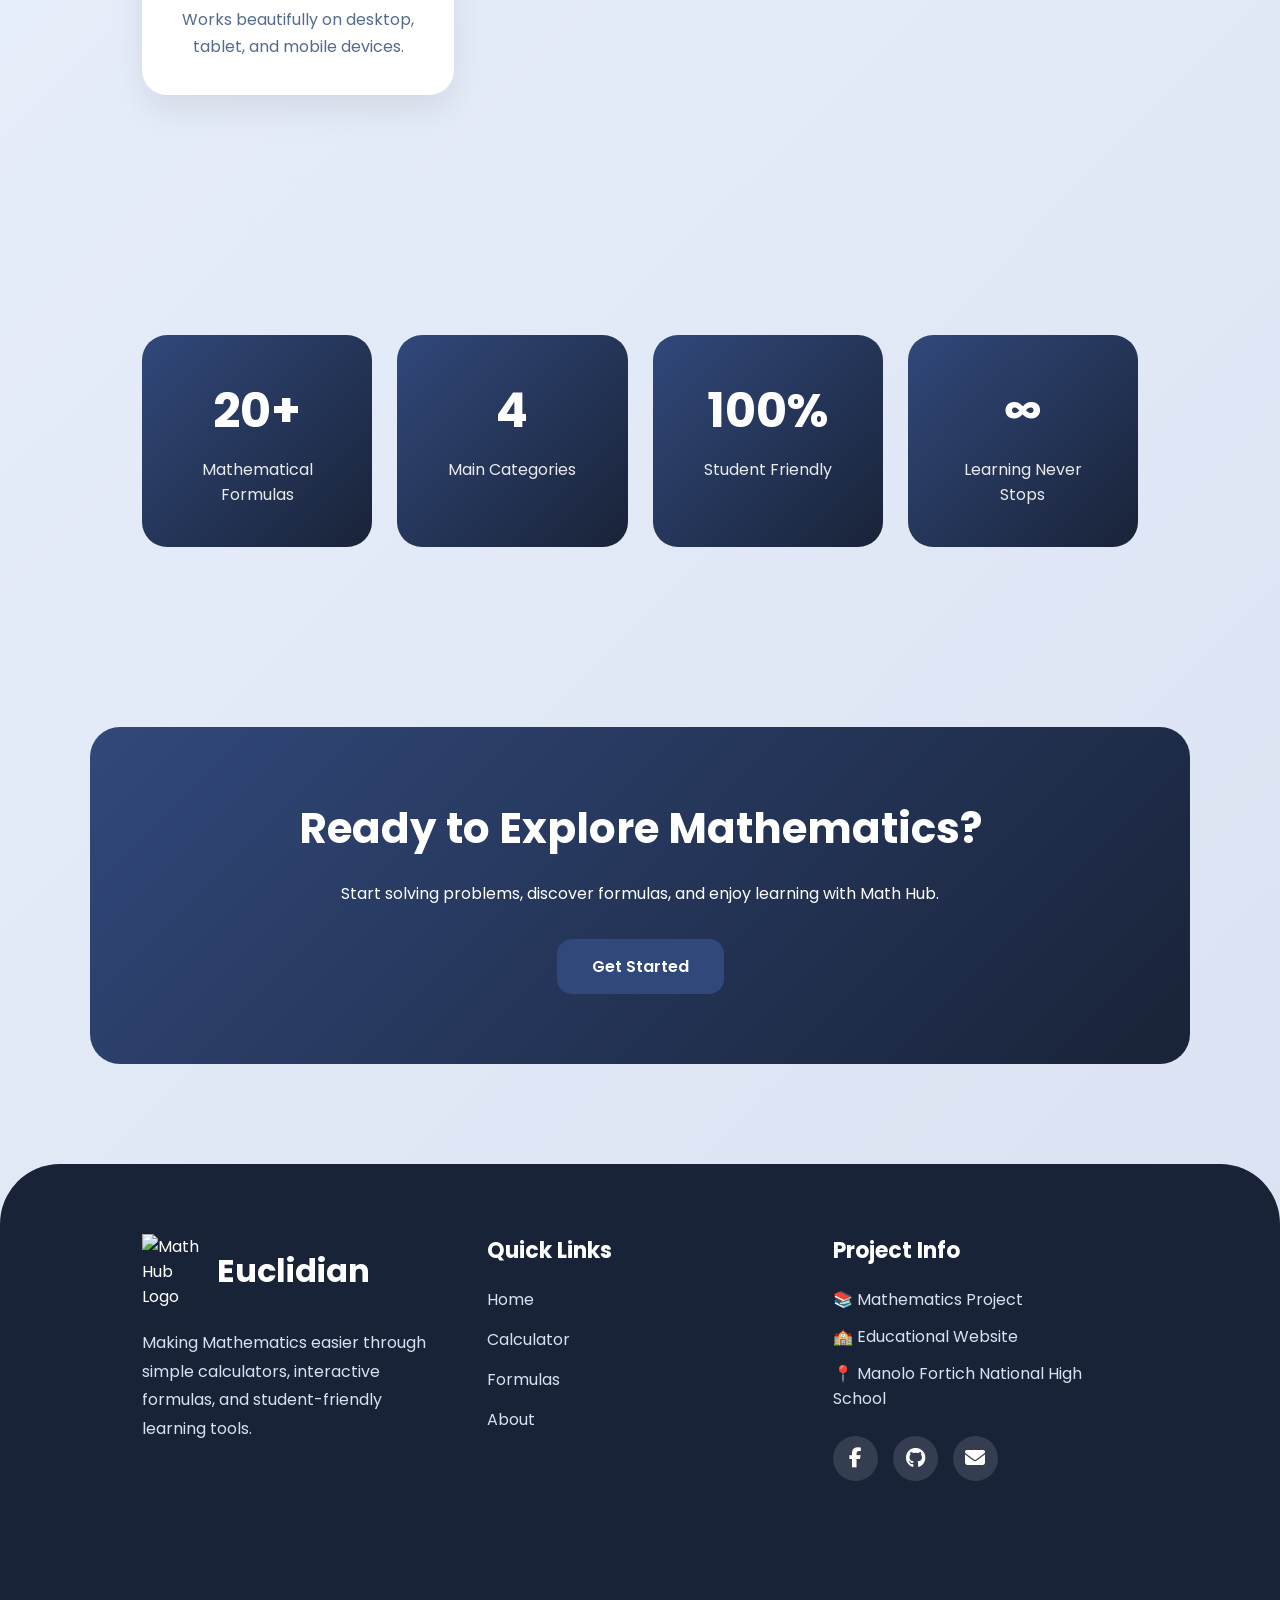
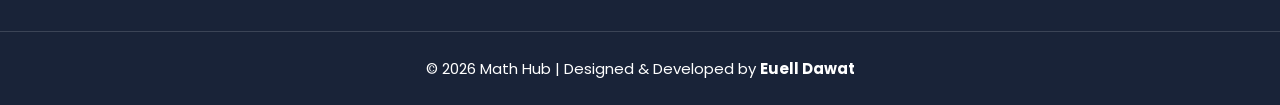
==== commit 7efc567d: "Update index.html" ====
--- a/index.html
+++ b/index.html
@@ -242,9 +242,9 @@
 
             <div class="footer-logo">
 
-                <img src="img/logo.png" alt="Math Hub Logo">
-
-                <h2>Math Hub</h2>
+                <img src="maze(1).png" alt="Math Hub Logo">
+
+                <h2>Euclidian</h2>
 
             </div>
 
